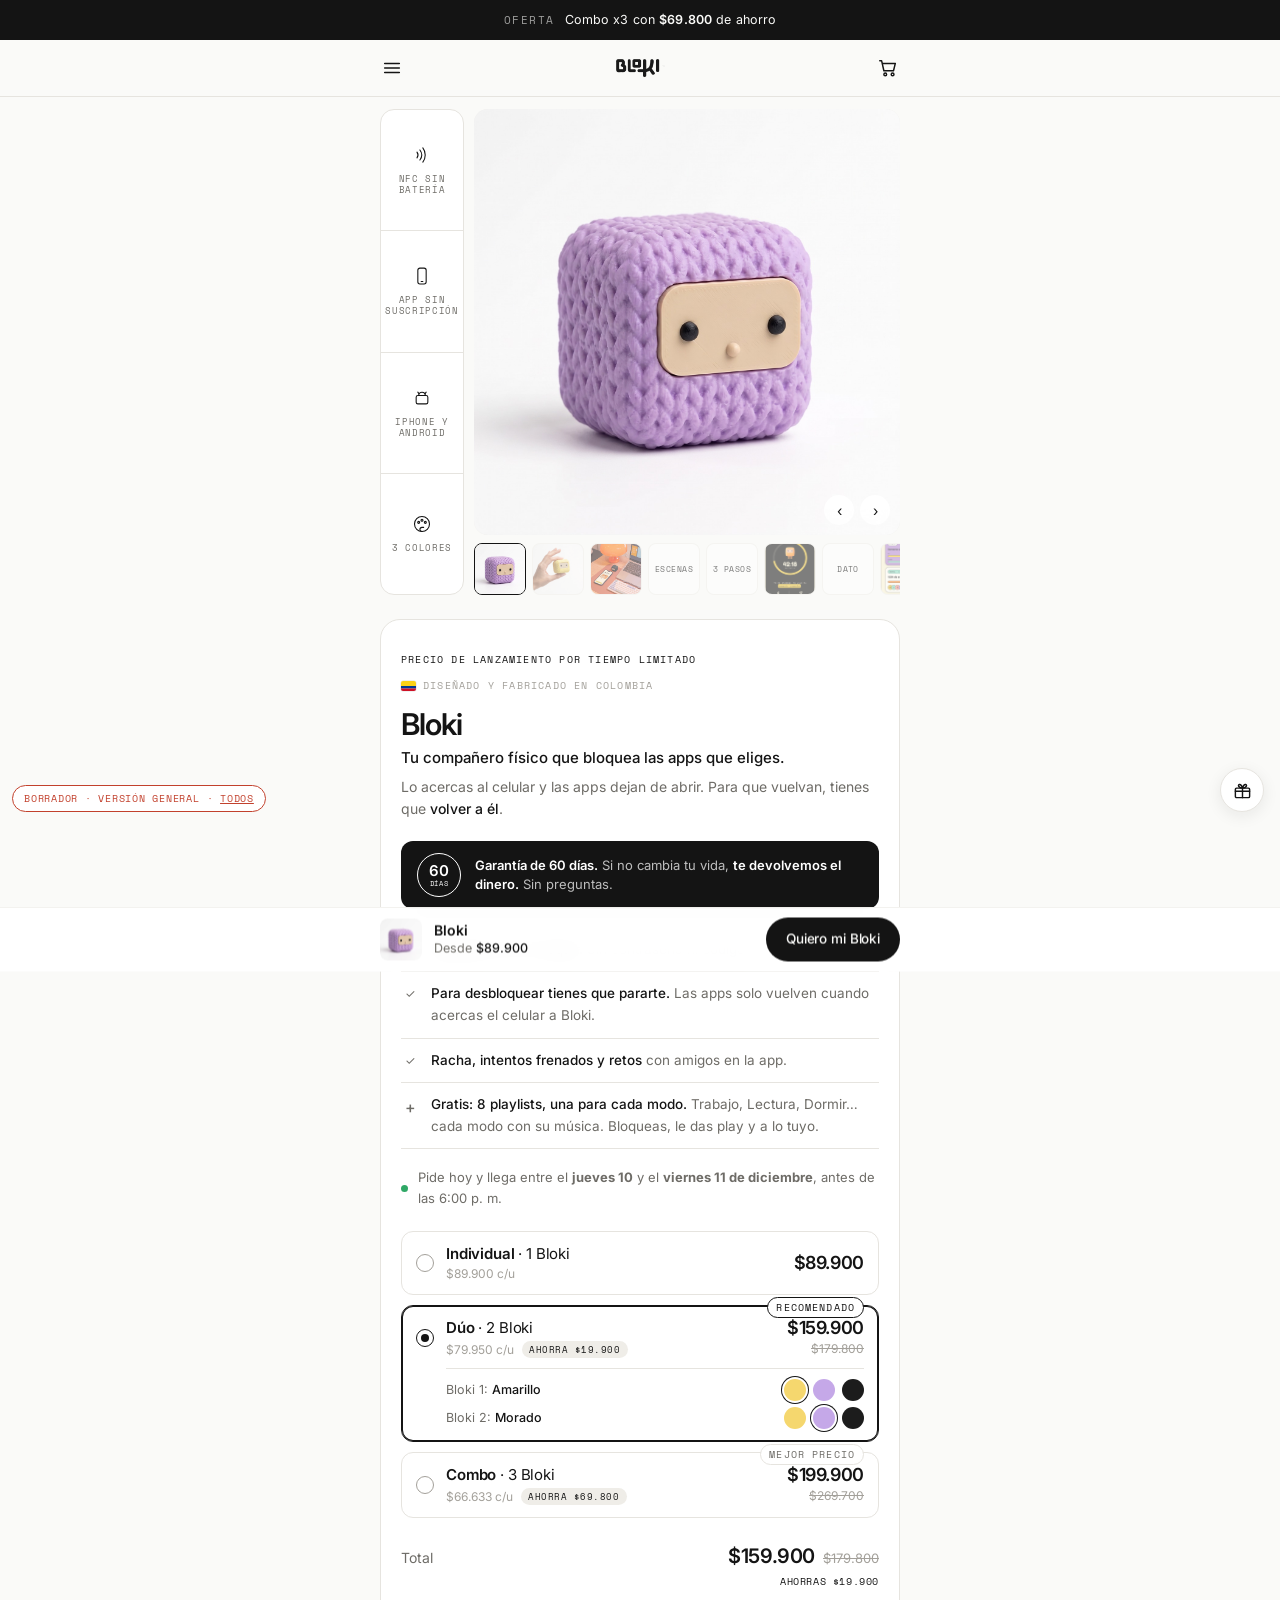
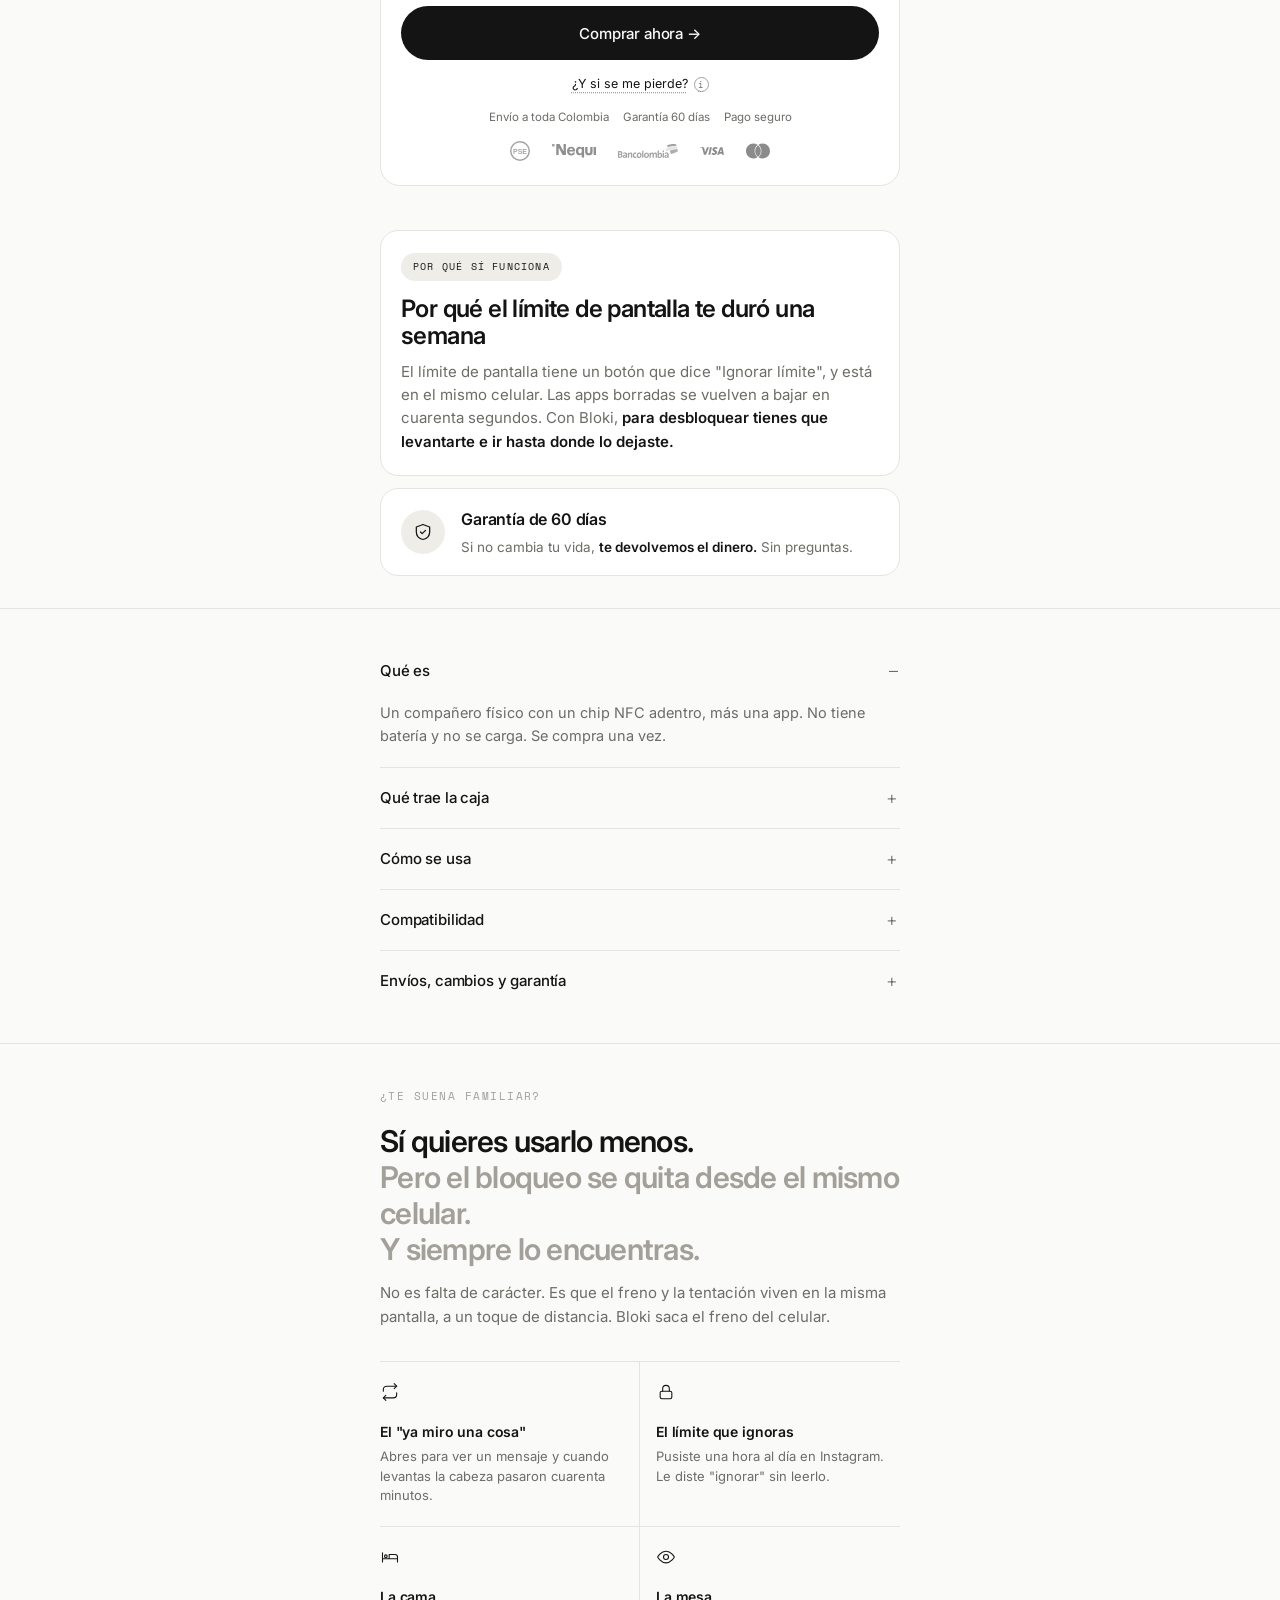
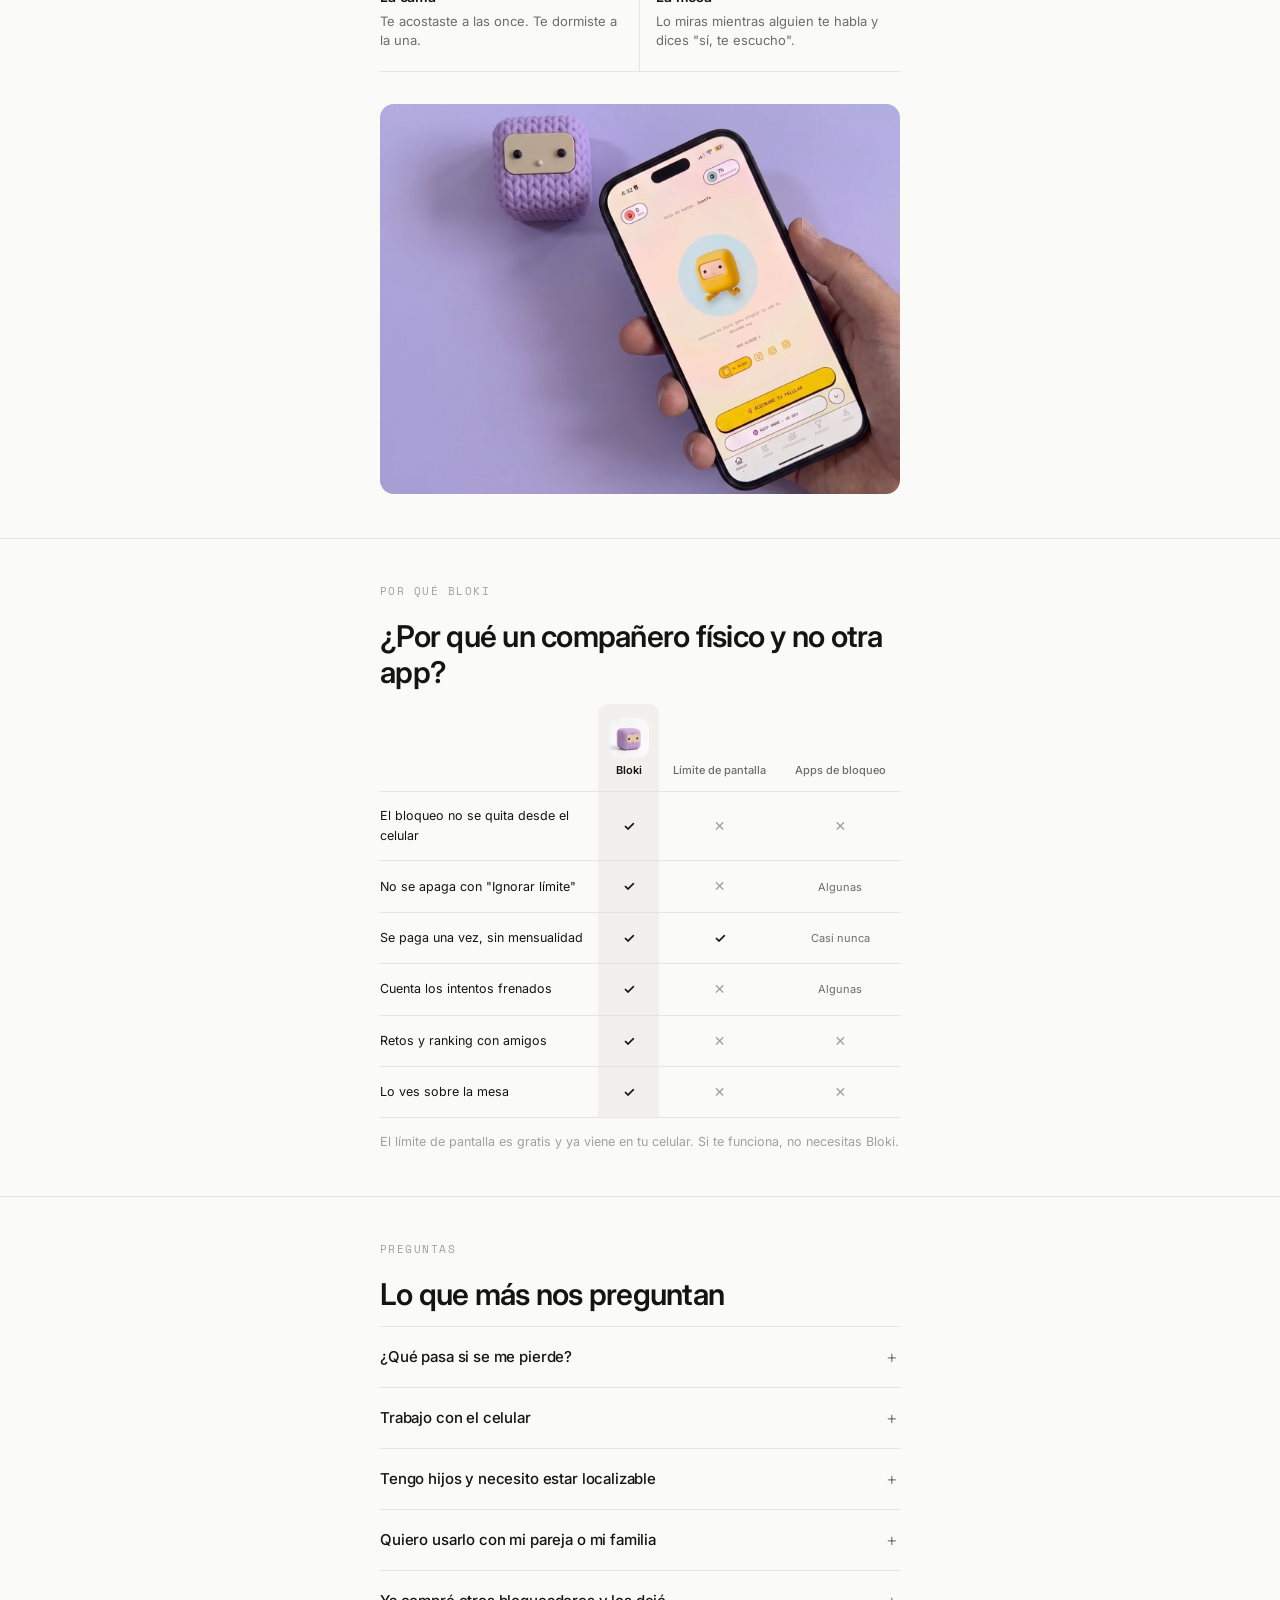
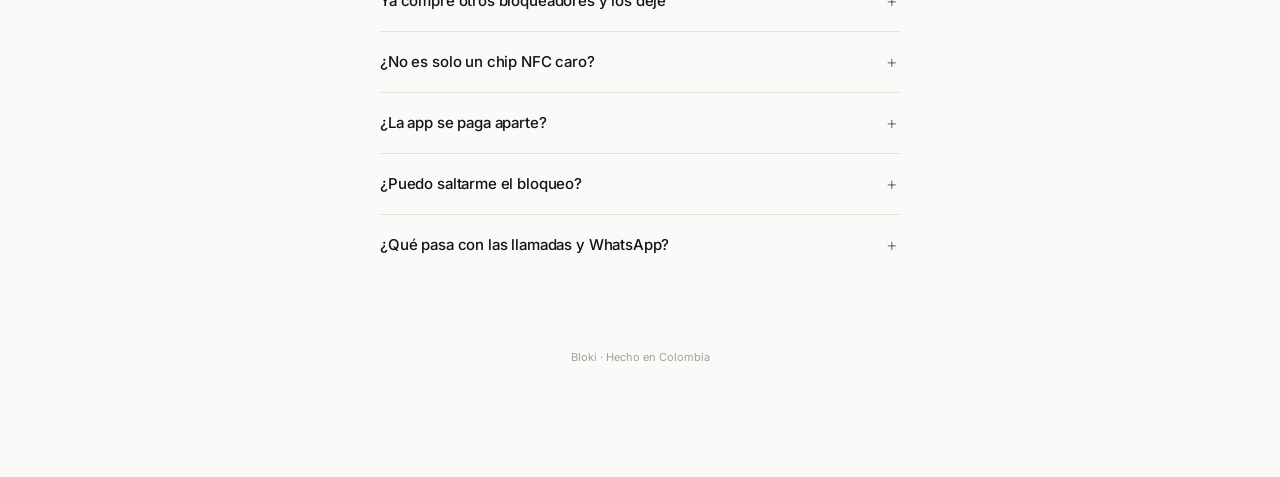
==== general/index.html @ fb694d65 "Bloki: landings por avatar + panel del proyecto Landings (8 avatares) generadas con build.py y panel" ====
<!doctype html>
<html lang="es-CO"><head>
<meta charset="utf-8"><meta name="viewport" content="width=device-width,initial-scale=1">
<title>Bloki · Para desbloquear tienes que pararte</title>
<meta name="description" content="Bloki es tu compañero físico que bloquea las apps que eliges. Para desbloquear tienes que volver a él. $89.900, app incluida sin suscripción.">
<meta property="og:title" content="Bloki · Para desbloquear tienes que pararte"><meta property="og:description" content="Bloki es tu compañero físico que bloquea las apps que eliges. Para desbloquear tienes que volver a él. $89.900, app incluida sin suscripción.">
<meta property="og:image" content="../assets/bloki-lila-tejido.jpg">
<meta name="robots" content="noindex">
<link rel="preconnect" href="https://fonts.googleapis.com"><link rel="preconnect" href="https://fonts.gstatic.com" crossorigin>
<link href="https://fonts.googleapis.com/css2?family=Inter:wght@400;500;600&family=Space+Mono:wght@400&display=swap" rel="stylesheet">
<link rel="stylesheet" href="../assets/bloki-landing.css">
<style>.todo-inline{color:#c2412d}</style>
</head><body>
<div class="draft-bar">BORRADOR · Versión general · <a href="../index.html">todos</a></div>
<div class="announce"><b class="tag">OFERTA</b>Combo x3 con <b>$69.800</b> de ahorro</div><header class="header"><div class="header__in">
  <details class="menu"><summary aria-label="Menú"><svg viewBox="0 0 24 24" fill="none" stroke="currentColor" stroke-width="1.6" stroke-linecap="round" stroke-linejoin="round" aria-hidden="true"><path d="M4 7h16M4 12h16M4 17h16"/></svg></summary>
    <nav class="menu__panel"><a href="#comprar" data-goto-buy>Comprar</a><a href="#como-funciona">Cómo funciona</a><a href="#preguntas">Preguntas</a></nav></details>
  <a class="header__logo" href="#top"><img src="../assets/bloki-wordmark.png" alt="Bloki" width="64" height="26"></a>
  <a class="header__cart" href="#comprar" data-goto-buy aria-label="Comprar"><svg viewBox="0 0 24 24" fill="none" stroke="currentColor" stroke-width="1.6" stroke-linecap="round" stroke-linejoin="round" aria-hidden="true"><path d="M3 4h2l2.5 11h10.5l2-8H6.5"/><circle cx="9" cy="19" r="1.5"/><circle cx="17" cy="19" r="1.5"/></svg></a>
</div></header><section class="sec sec--tight" id="top"><div class="wrap">
  <div class="gal"><div class="chips"><div class="chip"><svg viewBox="0 0 24 24" fill="none" stroke="currentColor" stroke-width="1.3" stroke-linecap="round" stroke-linejoin="round" aria-hidden="true"><path d="M6 8.5a6 6 0 0 1 0 7"/><path d="M9.5 6a10 10 0 0 1 0 12"/><path d="M13 3.5a14 14 0 0 1 0 17"/></svg><span>NFC SIN BATERÍA</span></div><div class="chip"><svg viewBox="0 0 24 24" fill="none" stroke="currentColor" stroke-width="1.3" stroke-linecap="round" stroke-linejoin="round" aria-hidden="true"><rect x="7" y="2.5" width="10" height="19" rx="2.5"/><path d="M11 18.5h2"/></svg><span>APP SIN SUSCRIPCIÓN</span></div><div class="chip"><svg viewBox="0 0 24 24" fill="none" stroke="currentColor" stroke-width="1.3" stroke-linecap="round" stroke-linejoin="round" aria-hidden="true"><rect x="5" y="9" width="14" height="10" rx="2"/><path d="M8 9a4 4 0 0 1 8 0"/><path d="M7 5l1.5 2M17 5l-1.5 2"/></svg><span>IPHONE Y ANDROID</span></div><div class="chip"><svg viewBox="0 0 24 24" fill="none" stroke="currentColor" stroke-width="1.3" stroke-linecap="round" stroke-linejoin="round" aria-hidden="true"><circle cx="12" cy="12" r="9"/><circle cx="8" cy="10" r="1.2"/><circle cx="12" cy="7.5" r="1.2"/><circle cx="16" cy="10" r="1.2"/><path d="M12 21a2.5 2.5 0 0 1 0-5h2"/></svg><span>3 COLORES</span></div></div>
    <div><div class="gal__main"><div class="gal__slide gal__slide--cover on"><img src="../assets/bloki-lila-tejido.jpg" alt="Bloki morado tejido, tu compañero físico que bloquea las apps que eliges"></div><div class="gal__slide gal__slide--cover"><img src="../assets/bloki-amarillo-mano.jpg" alt="Bloki amarillo en la mano: cabe entre dos dedos" loading="lazy"></div><div class="gal__slide gal__slide--cover"><img src="../assets/bloki-negro-escritorio.jpg" alt="Bloki negro en el escritorio, junto al celular con el modo Trabajo" loading="lazy"></div><div class="gal__slide"><div class="info"><span class="info__k">Te suena</span><p class="info__t">Las escenas que Bloki corta.</p><ol><li><b>En la cama</b>Dijiste "el último" a las 11:40.</li><li><b>En la mesa</b>Lo miras mientras alguien te habla.</li><li><b>En el trabajo</b>La tarea era de veinte minutos.</li></ol></div></div><div class="gal__slide"><div class="info"><span class="info__k">Cómo funciona</span><p class="info__t">Un compañero físico, una app y un toque.</p><ol><li><b>1. Eliges las apps</b>Vienen ocho modos listos. Ajustas los que quieras.</li><li><b>2. Acercas el celular</b>NFC. Sin contraseña ni código.</li><li><b>3. Dejas a Bloki ahí</b>Para desbloquear tienes que volver a él.</li></ol></div></div><div class="gal__slide gal__slide--cover"><img src="../assets/app-session.jpg" alt="Sesión activa en la app de Bloki" loading="lazy"></div><div class="gal__slide"><div class="info info--ink"><span class="info__k">Evidencia · Colombia</span><span class="info__big">3 h 25 min</span><p class="info__t" style="margin-top:6px">al día en redes sociales. Es el promedio en Colombia.</p><ul style="color:var(--ink)"><li><b>Top 5 mundial</b>en tiempo frente a pantallas: unas 8 h 43 min diarias en internet.</li><li><b>8 de cada 10</b>celulares en Colombia son Android. Bloki funciona con los dos.</li></ul><p style="font-size:9.5px;color:var(--ink-muted);margin:10px 0 0">Fuente: Digital 2025 (DataReportal) vía Portafolio · La República · Statcounter jul-2026</p></div></div><div class="gal__slide gal__slide--cover"><img src="../assets/app-retos.jpg" alt="Retos con amigos en la app de Bloki" loading="lazy"></div><div class="gal__slide"><div class="info" style="background:var(--paper)"><span class="info__k">La diferencia</span><p class="info__t">Lo que tienen todos los demás: se quitan desde el mismo celular.</p><ul><li><b>Límite de pantalla</b>Se apaga con "Ignorar límite".</li><li><b>Borrar las apps</b>Se vuelven a bajar en cuarenta segundos.</li><li><b>Bloki</b>Solo se quita acercando el celular a Bloki, donde lo dejaste.</li></ul></div></div><div class="gal__slide gal__slide--cover"><img src="../assets/bloki-morado-app.jpg" alt="Bloki morado junto al celular con la app abierta" loading="lazy"></div><div class="gal__arrows"><button type="button" data-gal-prev aria-label="Anterior">‹</button><button type="button" data-gal-next aria-label="Siguiente">›</button></div></div>
    <div class="thumbs"><button type="button" class="on" aria-label="Imagen 1"><img src="../assets/bloki-lila-tejido.jpg" alt=""></button><button type="button" class="" aria-label="Imagen 2"><img src="../assets/bloki-amarillo-mano.jpg" alt=""></button><button type="button" class="" aria-label="Imagen 3"><img src="../assets/bloki-negro-escritorio.jpg" alt=""></button><button type="button" class="" aria-label="Imagen 4"><span class="t-info">ESCENAS</span></button><button type="button" class="" aria-label="Imagen 5"><span class="t-info">3 PASOS</span></button><button type="button" class="" aria-label="Imagen 6"><img src="../assets/app-session.jpg" alt=""></button><button type="button" class="" aria-label="Imagen 7"><span class="t-info">DATO</span></button><button type="button" class="" aria-label="Imagen 8"><img src="../assets/app-retos.jpg" alt=""></button><button type="button" class="" aria-label="Imagen 9"><span class="t-info">VS</span></button><button type="button" class="" aria-label="Imagen 10"><img src="../assets/bloki-morado-app.jpg" alt=""></button></div></div></div>
</div></section><section class="sec buy" id="comprar"><div class="wrap">
  <div class="buy__card">
    <div class="buy__top"><span><span class="launch">Precio de lanzamiento por tiempo limitado</span></span><span class="pill"><svg class="flag" viewBox="0 0 3 2" aria-hidden="true"><rect width="3" height="1" fill="#FCD116"/><rect y="1" width="3" height=".5" fill="#003893"/><rect y="1.5" width="3" height=".5" fill="#CE1126"/></svg>Diseñado y fabricado en Colombia</span></div>
    <h1 class="buy__title">Bloki</h1>
    <p class="buy__sub">Tu compañero físico que bloquea las apps que eliges.</p>
    <p class="buy__lead">Lo acercas al celular y las apps dejan de abrir. Para que vuelvan, tienes que <b>volver a él</b>.</p>
    <div class="guar-bar"><span class="guar__seal">60<small>DÍAS</small></span><p><b>Garantía de 60 días.</b> Si no cambia tu vida, <b>te devolvemos el dinero.</b> Sin preguntas.</p></div>
    <ul class="checks"><li><span class="ck"></span><span><b>Bloqueas con un toque.</b> Sin contraseña ni código.</span></li><li><span class="ck"></span><span><b>Para desbloquear tienes que pararte.</b> Las apps solo vuelven cuando acercas el celular a Bloki.</span></li><li><span class="ck"></span><span><b>Racha, intentos frenados y retos</b> con amigos en la app.</span></li><li><span class="ck ck--gift"></span><span><b>Gratis: 8 playlists, una para cada modo.</b> Trabajo, Lectura, Dormir… cada modo con su música. Bloqueas, le das play y a lo tuyo.</span></li></ul>
    <p class="ship"><i></i><span data-eta>Llega en 2 a 5 días hábiles · Envío a toda Colombia</span></p>
    <div class="plans" role="radiogroup" aria-label="Elige tu plan"><div class="plan" role="radio" tabindex="0" aria-checked="false" data-qty="1" data-price="89900">
      <div class="plan__row"><span class="plan__dot"></span>
        <div><p class="plan__name"><b>Individual</b> · 1 Bloki</p>
        <p class="plan__desc">$89.900 c/u</p></div>
        <p class="plan__price"><strong>$89.900</strong></p></div>
      <div class="colors"><div class="colors__row"><span>Color: <b>Amarillo</b></span><span class="sw"><button type="button" class="on" style="--c:#F5D76E" data-color="Amarillo" aria-label="Amarillo"></button><button type="button" class="" style="--c:#C5A8E8" data-color="Morado" aria-label="Morado"></button><button type="button" class="" style="--c:#1C1C1C" data-color="Negro" aria-label="Negro"></button></span></div></div></div><div class="plan on" role="radio" tabindex="0" aria-checked="true" data-qty="2" data-price="159900"><span class="plan__badge">RECOMENDADO</span>
      <div class="plan__row"><span class="plan__dot"></span>
        <div><p class="plan__name"><b>Dúo</b> · 2 Bloki</p>
        <p class="plan__desc">$79.950 c/u<span class="plan__save">AHORRA $19.900</span></p></div>
        <p class="plan__price"><strong>$159.900</strong><s>$179.800</s></p></div>
      <div class="colors"><div class="colors__row"><span>Bloki 1: <b>Amarillo</b></span><span class="sw"><button type="button" class="on" style="--c:#F5D76E" data-color="Amarillo" aria-label="Amarillo"></button><button type="button" class="" style="--c:#C5A8E8" data-color="Morado" aria-label="Morado"></button><button type="button" class="" style="--c:#1C1C1C" data-color="Negro" aria-label="Negro"></button></span></div><div class="colors__row"><span>Bloki 2: <b>Morado</b></span><span class="sw"><button type="button" class="" style="--c:#F5D76E" data-color="Amarillo" aria-label="Amarillo"></button><button type="button" class="on" style="--c:#C5A8E8" data-color="Morado" aria-label="Morado"></button><button type="button" class="" style="--c:#1C1C1C" data-color="Negro" aria-label="Negro"></button></span></div></div></div><div class="plan" role="radio" tabindex="0" aria-checked="false" data-qty="3" data-price="199900"><span class="plan__badge plan__badge--y">MEJOR PRECIO</span>
      <div class="plan__row"><span class="plan__dot"></span>
        <div><p class="plan__name"><b>Combo</b> · 3 Bloki</p>
        <p class="plan__desc">$66.633 c/u<span class="plan__save">AHORRA $69.800</span></p></div>
        <p class="plan__price"><strong>$199.900</strong><s>$269.700</s></p></div>
      <div class="colors"><div class="colors__row"><span>Bloki 1: <b>Amarillo</b></span><span class="sw"><button type="button" class="on" style="--c:#F5D76E" data-color="Amarillo" aria-label="Amarillo"></button><button type="button" class="" style="--c:#C5A8E8" data-color="Morado" aria-label="Morado"></button><button type="button" class="" style="--c:#1C1C1C" data-color="Negro" aria-label="Negro"></button></span></div><div class="colors__row"><span>Bloki 2: <b>Morado</b></span><span class="sw"><button type="button" class="" style="--c:#F5D76E" data-color="Amarillo" aria-label="Amarillo"></button><button type="button" class="on" style="--c:#C5A8E8" data-color="Morado" aria-label="Morado"></button><button type="button" class="" style="--c:#1C1C1C" data-color="Negro" aria-label="Negro"></button></span></div><div class="colors__row"><span>Bloki 3: <b>Negro</b></span><span class="sw"><button type="button" class="" style="--c:#F5D76E" data-color="Amarillo" aria-label="Amarillo"></button><button type="button" class="" style="--c:#C5A8E8" data-color="Morado" aria-label="Morado"></button><button type="button" class="on" style="--c:#1C1C1C" data-color="Negro" aria-label="Negro"></button></span></div></div></div></div>
    <div class="total"><span>Total</span><span><strong data-total></strong><s data-compare hidden></s><span class="save" data-save hidden></span></span></div>
    <button type="button" class="btn btn--block" data-buy>Comprar ahora →</button>
    <p class="buy__err" role="alert"></p>
    <div class="tip"><button type="button" class="tip__btn" aria-describedby="tip-perdida">¿Y si se me pierde? <span class="tip__i" aria-hidden="true">i</span></button>
      <span class="tip__box" role="tooltip" id="tip-perdida">Cada Bloki trae <b>3 desbloqueos de emergencia</b>. Respondes tu pregunta de seguridad y tus apps se desbloquean. Si necesitas más, los encuentras dentro de la app.</span></div>
    <ul class="micro"><li>Envío a toda Colombia</li><li>Garantía 60 días</li><li>Pago seguro</li></ul>
    <div class="pay"><img class="pay--pse" src="../assets/pagos/pse.svg" alt="PSE" loading="lazy"><img class="pay--nequi" src="../assets/pagos/nequi.svg" alt="Nequi" loading="lazy"><img class="pay--bancolombia" src="../assets/pagos/bancolombia.svg" alt="Bancolombia" loading="lazy"><img class="pay--visa" src="../assets/pagos/visa.svg" alt="VISA" loading="lazy"><img class="pay--mastercard" src="../assets/pagos/mastercard.svg" alt="Mastercard" loading="lazy"></div>
  </div>
</div></section><section class="sec sec--tight"><div class="wrap why">
  <div class="why__card"><span class="why__tag">Por qué sí funciona</span><h3>Por qué el límite de pantalla te duró una semana</h3><p>El límite de pantalla tiene un botón que dice "Ignorar límite", y está en el mismo celular. Las apps borradas se vuelven a bajar en cuarenta segundos. Con Bloki, <b>para desbloquear tienes que levantarte e ir hasta donde lo dejaste.</b></p></div>
  <div class="why__card why__guar"><span class="why__icon"><svg viewBox="0 0 24 24" fill="none" stroke="currentColor" stroke-width="1.5" stroke-linecap="round" stroke-linejoin="round" aria-hidden="true"><path d="M12 3 4 6v6c0 5 3.5 8 8 9 4.5-1 8-4 8-9V6Z"/><path d="m9 12 2 2 4-4"/></svg></span><div><h4>Garantía de 60 días</h4><p>Si no cambia tu vida, <b>te devolvemos el dinero.</b> Sin preguntas.</p></div></div>
</div></section><section class="sec sec--tight" id="como-funciona"><div class="wrap"><div class="acc"><details open><summary>Qué es</summary><div class="acc__body"><p>Un compañero físico con un chip NFC adentro, más una app. No tiene batería y no se carga. Se compra una vez.</p></div></details><details><summary>Qué trae la caja</summary><div class="acc__body"><p><b>1 Bloki</b>, en el color que elegiste.</p><p><b>Instrucciones de uso.</b> De la caja a tu primer bloqueo en un par de minutos.</p><p><b>Tu bienvenida a la comunidad Bloki.</b> Retos, ranking y gente bloqueando contigo.</p></div></details><details><summary>Cómo se usa</summary><div class="acc__body"><p>Abres la app y eliges qué apps se bloquean. Acercas la parte de arriba del celular a Bloki y el modo se activa. Para desbloquear, vuelves a acercarlo.</p></div></details><details><summary>Compatibilidad</summary><div class="acc__body"><p>iPhone y Android con NFC. La mayoría de celulares desde 2015 lo tienen. Cada Bloki se vincula a un solo celular: si son dos, cada uno necesita el suyo.</p></div></details><details><summary>Envíos, cambios y garantía</summary><div class="acc__body"><p>Envío a toda Colombia, de 2 a 5 días hábiles.</p><p><b>60 días de garantía:</b> lo devuelves y te devolvemos el dinero, sin preguntas.</p></div></details></div></div></section>
<section class="sec sec--deep"><div class="wrap">
  <span class="eyebrow">¿Te suena familiar?</span>
  <h2 class="h2 h2--lines"><span>Sí quieres usarlo menos.</span><span>Pero el bloqueo se quita desde el mismo celular.</span><span>Y siempre lo encuentras.</span></h2>
  <p class="lead">No es falta de carácter. Es que el freno y la tentación viven en la misma pantalla, a un toque de distancia. Bloki saca el freno del celular.</p>
  <div class="pains"><div class="pain"><span class="pain__ic"><svg viewBox="0 0 24 24" fill="none" stroke="currentColor" stroke-width="1.3" stroke-linecap="round" stroke-linejoin="round" aria-hidden="true"><path d="M17 2l3 3-3 3"/><path d="M4 11V9a4 4 0 0 1 4-4h12"/><path d="M7 22l-3-3 3-3"/><path d="M20 13v2a4 4 0 0 1-4 4H4"/></svg></span><h3>El "ya miro una cosa"</h3><p>Abres para ver un mensaje y cuando levantas la cabeza pasaron cuarenta minutos.</p></div><div class="pain"><span class="pain__ic"><svg viewBox="0 0 24 24" fill="none" stroke="currentColor" stroke-width="1.3" stroke-linecap="round" stroke-linejoin="round" aria-hidden="true"><rect x="5" y="11" width="14" height="9" rx="2"/><path d="M8 11V8a4 4 0 0 1 8 0v3"/></svg></span><h3>El límite que ignoras</h3><p>Pusiste una hora al día en Instagram. Le diste "ignorar" sin leerlo.</p></div><div class="pain"><span class="pain__ic"><svg viewBox="0 0 24 24" fill="none" stroke="currentColor" stroke-width="1.3" stroke-linecap="round" stroke-linejoin="round" aria-hidden="true"><path d="M3 18V7M3 14h18v4M21 14v-2a3 3 0 0 0-3-3h-7v5"/><circle cx="7" cy="11" r="1.6"/></svg></span><h3>La cama</h3><p>Te acostaste a las once. Te dormiste a la una.</p></div><div class="pain"><span class="pain__ic"><svg viewBox="0 0 24 24" fill="none" stroke="currentColor" stroke-width="1.3" stroke-linecap="round" stroke-linejoin="round" aria-hidden="true"><path d="M2 12s3.5-7 10-7 10 7 10 7-3.5 7-10 7S2 12 2 12Z"/><circle cx="12" cy="12" r="3"/></svg></span><h3>La mesa</h3><p>Lo miras mientras alguien te habla y dices "sí, te escucho".</p></div></div>
  <figure class="figure"><img src="../assets/bloki-morado-app.jpg" alt="Bloki morado junto al celular con la app abierta" loading="lazy"></figure>
</div></section><section class="sec"><div class="wrap">
  <span class="eyebrow">Por qué Bloki</span>
  <h2 class="h2">¿Por qué un compañero físico y no otra app?</h2>
  <table class="cmp"><tr><th></th><th class="us"><img src="../assets/bloki-lila-tejido.jpg" alt="">Bloki</th><th>Límite de pantalla</th><th>Apps de bloqueo</th></tr><tr><td>El bloqueo no se quita desde el celular</td><td class="us"><span class="yes">✓</span></td><td><span class="no">✕</span></td><td><span class="no">✕</span></td></tr><tr><td>No se apaga con "Ignorar límite"</td><td class="us"><span class="yes">✓</span></td><td><span class="no">✕</span></td><td><span class="txt">Algunas</span></td></tr><tr><td>Se paga una vez, sin mensualidad</td><td class="us"><span class="yes">✓</span></td><td><span class="yes">✓</span></td><td><span class="txt">Casi nunca</span></td></tr><tr><td>Cuenta los intentos frenados</td><td class="us"><span class="yes">✓</span></td><td><span class="no">✕</span></td><td><span class="txt">Algunas</span></td></tr><tr><td>Retos y ranking con amigos</td><td class="us"><span class="yes">✓</span></td><td><span class="no">✕</span></td><td><span class="no">✕</span></td></tr><tr><td>Lo ves sobre la mesa</td><td class="us"><span class="yes">✓</span></td><td><span class="no">✕</span></td><td><span class="no">✕</span></td></tr></table>
  <p class="small" style="margin:14px 0 0">El límite de pantalla es gratis y ya viene en tu celular. Si te funciona, no necesitas Bloki.</p>
</div></section><section class="sec sec--deep" id="preguntas"><div class="wrap">
  <span class="eyebrow">Preguntas</span>
  <h2 class="h2">Lo que más nos preguntan</h2>
  <div class="acc"><details><summary>¿Qué pasa si se me pierde?</summary><div class="acc__body"><p>Cada Bloki trae <b>3 desbloqueos de emergencia</b>. Respondes tu pregunta de seguridad y tus apps se desbloquean. Si necesitas más, los encuentras dentro de la app.</p></div></details><details><summary>Trabajo con el celular</summary><div class="acc__body"><p>Es el caso más común. Eliges qué se bloquea: redes y video, por ejemplo, y dejas libres el correo, el chat del trabajo, el banco y Maps. El modo Trabajo ya viene así.</p></div></details><details><summary>Tengo hijos y necesito estar localizable</summary><div class="acc__body"><p>Las llamadas nunca se bloquean y WhatsApp queda libre por defecto. Si el colegio te llama, entra.</p></div></details><details><summary>Quiero usarlo con mi pareja o mi familia</summary><div class="acc__body"><p>Cada Bloki funciona con un solo celular, así que cada uno necesita el suyo. Por eso el plan de 2 y el combo x3 salen más baratos por unidad.</p></div></details><details><summary>Ya compré otros bloqueadores y los dejé</summary><div class="acc__body"><p>La mayoría se dejan en la segunda semana, cuando se gasta la novedad. Bloki tiene racha, retos y ranking justo para esa semana. Y si no te sirve, tienes 60 días para devolverlo.</p></div></details><details><summary>¿No es solo un chip NFC caro?</summary><div class="acc__body"><p>Adentro tiene un chip NFC, sí. Lo que pagas es el compañero físico, la app completa de por vida sin mensualidad, los ocho modos, los retos y el ranking. Y es un compañero que da gusto dejar a la vista: el que se guarda en un cajón no se usa.</p></div></details><details><summary>¿La app se paga aparte?</summary><div class="acc__body"><p>No. Va incluida, de por vida, sin suscripción ni cobros después.</p></div></details><details><summary>¿Puedo saltarme el bloqueo?</summary><div class="acc__body"><p>Si de verdad quieres, sí. Hay modo estricto, pero ningún bloqueo de software es una cárcel. Lo que hace Bloki es que volver cueste más que quedarte afuera, y que si terminas antes, ese día no sume para tu racha.</p></div></details><details><summary>¿Qué pasa con las llamadas y WhatsApp?</summary><div class="acc__body"><p>Las llamadas nunca se bloquean: ni Apple ni Google lo permiten. WhatsApp queda libre por defecto. Si lo agregas, la app te avisa antes.</p></div></details></div>
</div></section>
<footer style="padding:30px 16px 110px;text-align:center;font-size:11px;color:var(--ink-muted)">Bloki · Hecho en Colombia</footer>
<div class="sticky" aria-hidden="true"><div class="sticky__in">
  <img src="../assets/bloki-lila-tejido.jpg" alt="">
  <span class="sticky__info"><strong>Bloki</strong>Desde <b>$89.900</b></span>
  <a class="btn" href="#comprar" data-goto-buy tabindex="-1">Quiero mi Bloki</a>
</div></div>
<button class="teaser" type="button" aria-label="Ver descuento"><svg viewBox="0 0 24 24" fill="none" stroke="currentColor" stroke-width="1.8" stroke-linecap="round" stroke-linejoin="round" aria-hidden="true"><rect x="3" y="9" width="18" height="12" rx="1.5"/><path d="M3 13h18M12 9v12"/><path d="M12 9S10.5 4 8 4.5 7.5 9 12 9Zm0 0s1.5-5 4-4.5S16.5 9 12 9Z"/></svg></button>
<div class="pop" role="dialog" aria-modal="true" aria-label="Descuento"><div class="pop__box">
  <button class="pop__x" type="button" data-pop-close aria-label="Cerrar">×</button>
  <div class="pop__art"><img src="../assets/bloki-amarillo-mano.jpg" alt=""></div>
  <div class="pop__body"><h3>Tienes un descuento esperando</h3><p>Déjanos tu correo y te mandamos el código para tu primer Bloki.</p>
    <form><input type="email" required placeholder="Tu correo" aria-label="Correo"><button class="btn btn--block" type="submit">Quiero el código</button></form>
    <button class="pop__no" type="button" data-pop-close>Ahora no</button>
    <p class="pop__legal">Al dejar tu correo aceptas recibir mensajes de Bloki. Puedes salirte cuando quieras.</p></div>
</div></div>
<script type="application/json" id="bk-config">{"slug": "general", "store": "", "unitPrice": 89900, "variants": {"Amarillo": "", "Morado": "", "Negro": ""}, "discountCodes": {}, "popupCode": "[CÓDIGO]", "popupDelay": 12}</script>
<script src="../assets/bloki-landing.js"></script>
</body></html>
---- assets/bloki-landing.css ----
/* ═══════════════════════════════════════════════════════════════
   BLOKI · Landing de producto por avatar
   Estructura de Plenara Hydra (18 secciones, un solo buy box).
   Dirección visual: minimalista. Blanco hueso, tinta, líneas finas.
   El color lo pone el producto (renders y swatches); nada más lleva color.
   ═══════════════════════════════════════════════════════════════ */
:root{
  --bg:#FAFAF8; --paper:#FFFFFF; --stage:#F1F0EC;
  --ink:#141414; --ink-soft:#6E6C67; --ink-muted:#A3A09A; --line:#E6E4DF;
  /* Colores del producto: solo para swatches */
  --yellow:#F4CB3B; --mint:#92E2C7; --orange:#F28D3B; --lilac:#B78CD3; --coral:#FD998A;
  --sans:'Inter',system-ui,-apple-system,'Segoe UI',sans-serif;
  --mono:'Space Mono',ui-monospace,monospace;
  --w:560px; --r:14px;
}
*,*::before,*::after{box-sizing:border-box}
html{-webkit-text-size-adjust:100%;scroll-behavior:smooth}
body{margin:0;background:var(--bg);color:var(--ink);font-family:var(--sans);font-size:15px;line-height:1.6;-webkit-font-smoothing:antialiased;overflow-x:hidden}
img{max-width:100%;height:auto;display:block}
a{color:inherit}
button{font-family:inherit;color:inherit}
.wrap{width:100%;max-width:var(--w);margin:0 auto;padding:0 20px}
.sec{padding:44px 0;border-top:1px solid var(--line)}
.sec--tight{padding:32px 0}
.center{text-align:center}
.eyebrow{display:block;font-family:var(--mono);font-size:10.5px;letter-spacing:.14em;text-transform:uppercase;color:var(--ink-muted);margin:0 0 18px}
.h2{font-size:26px;line-height:1.2;font-weight:600;letter-spacing:-.025em;margin:0 0 14px}
.h2 em,.hero h1 em{font-style:normal;color:var(--ink-muted)}
.lead{color:var(--ink-soft);margin:0 0 28px}
.small{font-size:12.5px;color:var(--ink-muted)}

/* Botón */
.btn{display:inline-flex;align-items:center;justify-content:center;gap:10px;min-height:54px;padding:0 28px;border:0;border-radius:999px;background:var(--ink);color:var(--bg);font-family:var(--sans);font-weight:500;font-size:15px;letter-spacing:-.01em;text-decoration:none;cursor:pointer;transition:opacity .2s}
.btn:hover{opacity:.82}
.btn--block{width:100%}
.btn[disabled]{opacity:.5;cursor:wait}
.micro{display:flex;flex-wrap:wrap;justify-content:center;gap:4px 18px;margin:16px 0 0;padding:0;list-style:none;font-size:12px;color:var(--ink-soft)}

/* ── S1 Barra de oferta ── */
.announce{background:var(--ink);color:var(--bg);text-align:center;padding:10px 16px;font-size:12.5px;letter-spacing:.01em}
.announce b{font-weight:600}
.announce b.tag{font-family:var(--mono);font-weight:400;font-size:10.5px;letter-spacing:.14em;margin-right:10px;opacity:.6}

/* ── S2 Header ── */
.header{position:sticky;top:0;z-index:50;background:rgba(250,250,248,.9);backdrop-filter:blur(12px);-webkit-backdrop-filter:blur(12px);border-bottom:1px solid var(--line)}
.header__in{display:grid;grid-template-columns:44px 1fr 44px;align-items:center;height:56px;max-width:var(--w);margin:0 auto;padding:0 12px}
.header__logo{justify-self:center}
.header__logo img{height:20px;width:auto}
.header__cart{justify-self:end;display:grid;place-items:center;width:40px;height:40px;text-decoration:none}
.header svg{width:22px;height:22px}
.menu summary{list-style:none;cursor:pointer;width:40px;height:40px;display:grid;place-items:center}
.menu summary::-webkit-details-marker{display:none}
.menu__panel{position:fixed;inset:56px 0 auto 0;background:var(--bg);border-bottom:1px solid var(--line);padding:8px 20px 20px}
.menu__panel a{display:block;padding:14px 0;border-bottom:1px solid var(--line);text-decoration:none;font-size:15px}

/* ── S3 Hero ── */
.hero__media{position:relative;background:var(--stage);aspect-ratio:1/1;max-height:560px;width:100%;display:grid;place-items:center;overflow:hidden}
.hero__toy{width:72%;max-width:420px;height:auto;margin-top:-48px}
.gift{position:absolute;left:16px;right:16px;bottom:16px;max-width:420px;margin:0 auto;display:flex;align-items:center;gap:12px;background:rgba(255,255,255,.92);backdrop-filter:blur(8px);-webkit-backdrop-filter:blur(8px);border:1px solid var(--line);border-radius:12px;padding:10px 14px}
.gift__badge{flex:0 0 auto;font-family:var(--mono);font-size:10px;letter-spacing:.12em;text-transform:uppercase;border:1px solid var(--ink);border-radius:999px;padding:3px 9px}
.gift__txt{font-size:12px;line-height:1.4;color:var(--ink-soft)}
.gift__txt b{display:block;color:var(--ink);font-weight:600;font-size:13px}
.hero__copy{padding-top:36px;padding-bottom:56px}
.hero h1{font-size:30px;line-height:1.15;font-weight:600;letter-spacing:-.03em;margin:0 0 16px}
.hero__sub{margin:0 0 24px;color:var(--ink-soft);font-size:15.5px}
.hero__sub b{color:var(--ink);font-weight:500}
.hero__pills{list-style:none;margin:0 0 28px;padding:0;border-top:1px solid var(--line)}
.hero__pills li{display:flex;align-items:center;gap:12px;padding:12px 0;border-bottom:1px solid var(--line);font-size:14px;color:var(--ink-soft)}
.hero__pills li b{color:var(--ink);font-weight:500}
.hero__pills svg{flex:0 0 20px;width:20px;height:20px;color:var(--ink)}

/* Carrusel genérico */
.carousel{position:relative}
.track{display:flex;gap:12px;overflow-x:auto;scroll-snap-type:x mandatory;scrollbar-width:none;padding:2px 20px 4px;margin:0 -20px}
.track::-webkit-scrollbar{display:none}
.track>*{scroll-snap-align:start;flex:0 0 82%}
.c-nav{display:flex;align-items:center;justify-content:space-between;gap:14px;margin-top:20px}
.c-nav button{width:36px;height:36px;border-radius:50%;border:1px solid var(--line);background:transparent;cursor:pointer;font-size:15px;transition:border-color .2s}
.c-nav button:hover{border-color:var(--ink)}
.c-dots{display:flex;gap:6px}
.c-dots i{width:5px;height:5px;border-radius:50%;background:var(--line);transition:background .2s}
.c-dots i.on{background:var(--ink)}

/* S3c voces */
.voice{background:var(--paper);border:1px solid var(--line);border-radius:var(--r);padding:22px;display:flex;flex-direction:column;justify-content:space-between;min-height:170px}
.voice__q{margin:0 0 18px;font-size:15px;line-height:1.5;letter-spacing:-.01em}
.voice__src{font-family:var(--mono);font-size:10.5px;color:var(--ink-muted);margin:0}
.voice__src b{font-weight:400;color:var(--ink-soft)}

/* ── S4 Galería + chips ── */
.gal{display:grid;grid-template-columns:84px minmax(0,1fr);gap:10px;align-items:start}
.gal>div{min-width:0}
.chips{display:flex;flex-direction:column;align-self:stretch;border:1px solid var(--line);border-radius:var(--r);overflow:hidden;background:var(--paper)}
.chip{flex:1 1 0;min-height:0;display:flex;flex-direction:column;align-items:center;justify-content:center;gap:8px;text-align:center;font-family:var(--mono);font-size:8.5px;letter-spacing:.08em;line-height:1.3;padding:6px;color:var(--ink-soft);border-bottom:1px solid var(--line)}
.chip:last-child{border-bottom:0}
.chip svg{width:20px;height:20px;color:var(--ink)}
.gal__main{position:relative;aspect-ratio:1;border-radius:var(--r);overflow:hidden;background:var(--stage)}
.gal__slide{position:absolute;inset:0;opacity:0;transition:opacity .35s;display:flex;align-items:center;justify-content:center}
.gal__slide.on{opacity:1}
.gal__slide img{width:100%;height:100%;object-fit:contain}
.gal__slide--cover img{object-fit:cover}
.gal__arrows{position:absolute;bottom:10px;right:10px;display:flex;gap:6px;z-index:2}
.gal__arrows button{width:30px;height:30px;border-radius:50%;border:0;background:rgba(255,255,255,.9);cursor:pointer;font-size:14px}
.thumbs{display:flex;gap:6px;overflow-x:auto;margin-top:8px;scrollbar-width:none}
.thumbs button{flex:0 0 52px;height:52px;border:1px solid transparent;border-radius:8px;overflow:hidden;background:var(--stage);padding:0;cursor:pointer;opacity:.55;transition:opacity .2s}
.thumbs button.on{opacity:1;border-color:var(--ink)}
.thumbs img{width:100%;height:100%;object-fit:cover}
.thumbs .t-info{display:grid;place-items:center;height:100%;font-family:var(--mono);font-size:7.5px;letter-spacing:.06em;background:var(--paper)}
/* Slides-infografía */
.info{width:100%;height:100%;padding:22px;display:flex;flex-direction:column;justify-content:center;background:var(--paper)}
.info__k{font-family:var(--mono);font-size:9.5px;letter-spacing:.14em;text-transform:uppercase;color:var(--ink-muted);margin-bottom:8px}
.info__t{font-size:17px;font-weight:600;line-height:1.2;letter-spacing:-.02em;margin:0 0 14px}
.info ol,.info ul{margin:0;padding:0;list-style:none;font-size:12px;border-top:1px solid var(--line)}
.info li{padding:9px 0;border-bottom:1px solid var(--line);color:var(--ink-soft)}
.info li b{display:block;font-size:12.5px;font-weight:600;color:var(--ink)}
.info__big{font-size:46px;font-weight:600;letter-spacing:-.04em;line-height:1}
.info--ink{background:var(--ink);color:var(--bg)}
.info--ink .info__k{color:var(--ink-muted)}
.info--ink ul{border-color:#333;color:var(--ink-muted)!important}.info--ink li{border-color:#333;color:var(--ink-muted)}.info--ink li b{color:var(--bg)}

/* ── S5 Buy box ── */
.buy{scroll-margin-top:70px}
#top{border-top:0;padding-top:12px;padding-bottom:16px}
#top+.buy{border-top:0;padding-top:8px}
.buy__card{background:var(--paper);border:1px solid var(--line);border-radius:20px;padding:26px 20px 22px;transition:box-shadow .3s}
.buy__card.flash{animation:flash 1.1s ease}
@keyframes flash{0%,100%{box-shadow:0 0 0 0 rgba(20,20,20,0)}30%{box-shadow:0 0 0 3px var(--ink)}}
.buy__top{display:flex;flex-wrap:wrap;justify-content:space-between;align-items:center;gap:8px;margin-bottom:14px}
.pill{font-family:var(--mono);font-size:10px;letter-spacing:.12em;text-transform:uppercase;color:var(--ink-muted)}
.buy__top .pill{display:inline-flex;align-items:center;gap:7px;text-align:right}
.launch{font-family:var(--mono);font-size:10px;letter-spacing:.12em;text-transform:uppercase;color:var(--ink)}
.flag{flex:0 0 15px;width:15px;height:10px;border-radius:2px;box-shadow:0 0 0 .5px rgba(0,0,0,.12)}
.buy__title{font-size:30px;font-weight:600;letter-spacing:-.035em;margin:0 0 6px;line-height:1.1}
.buy__sub{font-weight:500;margin:0 0 8px;line-height:1.4}
.buy__lead{color:var(--ink-soft);margin:0 0 20px;font-size:14px}
.buy__lead b{font-weight:500;color:var(--ink)}
.checks{list-style:none;margin:0 0 18px;padding:0;border-top:1px solid var(--line);font-size:13.5px}
.checks li{display:grid;grid-template-columns:18px 1fr;gap:12px;align-items:start;padding:11px 0;border-bottom:1px solid var(--line);color:var(--ink-soft)}
.checks li b{color:var(--ink);font-weight:500}
.ck{width:18px;height:18px;display:grid;place-items:center;font-size:12px;margin-top:1px}
.ck::before{content:"✓"}
.ck--gift::before{content:"+";font-size:16px;font-weight:500}
.ship{display:flex;align-items:center;gap:10px;font-size:13px;margin:0 0 22px;color:var(--ink-soft)}
.ship i{flex:0 0 7px;width:7px;height:7px;border-radius:50%;background:#2fa866;animation:glow 2s infinite}
@keyframes glow{0%{box-shadow:0 0 0 0 rgba(47,168,102,.45)}70%{box-shadow:0 0 0 7px rgba(47,168,102,0)}100%{box-shadow:0 0 0 0 rgba(47,168,102,0)}}
.plans{display:flex;flex-direction:column;gap:10px;margin:0 0 18px}
.plan{position:relative;border:1px solid var(--line);border-radius:12px;padding:12px 14px;cursor:pointer;background:var(--paper);transition:border-color .2s}
.plan:hover{border-color:var(--ink-muted)}
.plan.on{border-color:var(--ink);box-shadow:inset 0 0 0 1px var(--ink)}
.plan__badge{position:absolute;top:-9px;right:14px;background:var(--paper);font-family:var(--mono);font-size:9.5px;letter-spacing:.12em;padding:2px 8px;color:var(--ink-soft);border:1px solid var(--line);border-radius:999px}
.plan.on .plan__badge{color:var(--ink);border-color:var(--ink)}
.plan__row{display:grid;grid-template-columns:18px 1fr auto;gap:12px;align-items:center}
.plan__dot{width:18px;height:18px;border-radius:50%;border:1.5px solid var(--ink-muted);position:relative}
.plan.on .plan__dot{border-color:var(--ink)}
.plan.on .plan__dot::after{content:"";position:absolute;inset:4px;border-radius:50%;background:var(--ink)}
.plan__name{margin:0;font-size:15px;letter-spacing:-.01em;color:var(--ink);line-height:1.3}
.plan__name b{font-weight:600}
.plan__desc{margin:3px 0 0;font-size:12px;color:var(--ink-muted);line-height:1.3;display:flex;flex-wrap:wrap;align-items:center;gap:4px 8px}
.plan__save{font-family:var(--mono);font-size:9px;letter-spacing:.06em;color:var(--ink);background:#EFEDE8;border-radius:999px;padding:3px 7px;white-space:nowrap}
.plan__price{margin:0;text-align:right;white-space:nowrap}
.plan__price strong{display:block;font-size:18px;font-weight:600;letter-spacing:-.02em;line-height:1.15}
.plan__price s{display:block;font-size:12px;color:var(--ink-muted)}
.colors{display:none;margin:10px 0 0 30px;padding-top:10px;border-top:1px solid var(--line);flex-direction:column;gap:6px}
.plan.on .colors{display:flex}
.colors__row{display:flex;align-items:center;justify-content:space-between;gap:8px;font-size:12.5px;color:var(--ink-soft)}
.colors__row b{color:var(--ink);font-weight:500}
.sw{display:flex;gap:7px}
.sw button{width:22px;height:22px;border-radius:50%;border:0;background:var(--c);cursor:pointer;padding:0;transition:box-shadow .15s}
.sw button.on{box-shadow:0 0 0 2px var(--paper),0 0 0 3px var(--ink)}
.total{display:flex;justify-content:space-between;align-items:baseline;padding:4px 0 16px;font-size:14px;color:var(--ink-soft)}
.total strong{font-size:20px;font-weight:600;color:var(--ink);letter-spacing:-.02em}
.total s{color:var(--ink-muted);margin-left:8px;font-size:13px}
.total .save{display:block;text-align:right;font-family:var(--mono);font-size:10px;letter-spacing:.06em;color:var(--ink);margin-top:2px}
.buy__err{color:#c2412d;font-size:12px;margin:8px 0 0;min-height:1em}
.pay{display:flex;flex-wrap:wrap;gap:10px 22px;justify-content:center;align-items:center;margin-top:16px}
.pay img{display:block;height:14px;width:auto;filter:grayscale(1);opacity:.45}
.pay img.pay--pse{height:20px}
.pay img.pay--visa,.pay img.pay--mastercard{height:24px}

/* ── S6 Por qué + garantía ── */
.card{padding:28px 0;border-bottom:1px solid var(--line)}
.card:first-child{padding-top:0}
.card:last-child{border-bottom:0;padding-bottom:0}
.card .eyebrow{margin-bottom:12px}
.card h3{margin:0 0 10px;font-size:20px;font-weight:600;line-height:1.25;letter-spacing:-.02em}
.card p{margin:0;color:var(--ink-soft);font-size:14.5px}
.card p b{color:var(--ink);font-weight:500}
.guar-bar{display:grid;grid-template-columns:44px 1fr;gap:14px;align-items:center;background:var(--ink);color:#fff;border-radius:12px;padding:12px 16px;margin:0 0 18px}
.guar-bar p{margin:0;font-size:13px;line-height:1.45;color:rgba(255,255,255,.72)}
.guar-bar p b{color:#fff;font-weight:600}
.guar-bar .guar__seal{width:44px;height:44px;border-color:#fff;color:#fff;font-size:15px}
.guar-bar .guar__seal small{font-size:6.5px}
.guar{display:grid;grid-template-columns:56px 1fr;gap:18px;align-items:start}
.guar__seal{width:56px;height:56px;border-radius:50%;border:1px solid var(--ink);display:grid;place-items:center;align-content:center;font-weight:600;font-size:17px;line-height:1;text-align:center;letter-spacing:-.02em}
.guar__seal small{display:block;font-family:var(--mono);font-weight:400;font-size:7.5px;letter-spacing:.1em;margin-top:3px}

/* Acordeón */
.acc{border-top:1px solid var(--line)}
.sec>.wrap>.acc:first-child{border-top:0}
.acc details:last-child{border-bottom:0}
.acc details{border-bottom:1px solid var(--line)}
.acc summary{list-style:none;cursor:pointer;padding:18px 36px 18px 0;font-weight:500;font-size:15px;position:relative;letter-spacing:-.01em}
.acc summary::-webkit-details-marker{display:none}
.acc summary::after{content:"+";position:absolute;right:2px;top:50%;transform:translateY(-50%);font-size:18px;font-weight:300;color:var(--ink-soft)}
.acc details[open] summary::after{content:"–"}
.acc__body{padding:0 0 20px;color:var(--ink-soft);font-size:14.5px}
.acc__body p{margin:0 0 8px}.acc__body p:last-child{margin:0}

/* ── S9 ¿Te suena familiar? ── */
.h2--lines span{display:block}
.h2--lines span:not(:first-child){color:var(--ink-muted)}
.pains{display:grid;grid-template-columns:1fr 1fr;gap:0;margin:32px 0 0;border-top:1px solid var(--line)}
.pain{padding:20px 16px 20px 0;border-bottom:1px solid var(--line)}
.pain:nth-child(odd){border-right:1px solid var(--line)}
.pain:nth-child(even){padding-left:16px;padding-right:0}
.pain__ic{display:block;margin-bottom:14px}
.pain__ic svg{width:20px;height:20px}
.pain h3{font-size:14px;font-weight:600;line-height:1.3;margin:0 0 6px;letter-spacing:-.01em}
.pain p{margin:0;font-size:13px;color:var(--ink-soft);line-height:1.5}
.figure{margin:32px 0 0;border-radius:var(--r);overflow:hidden;background:var(--stage)}
.figure img{width:100%;aspect-ratio:4/3;object-fit:cover}

/* ── S10 Lo que cambia ── */
.list{list-style:none;margin:0;padding:0;border-top:1px solid var(--line)}
.list li{display:grid;grid-template-columns:28px 1fr;gap:14px;padding:20px 0;border-bottom:1px solid var(--line)}
.list__ic svg{width:20px;height:20px;margin-top:2px}
.list h3{margin:0 0 4px;font-size:15px;font-weight:600;letter-spacing:-.01em}
.list p{margin:0;font-size:14px;color:var(--ink-soft)}

/* ── S11 Modos ── */
.datum{display:inline-block;font-family:var(--mono);font-size:10.5px;letter-spacing:.1em;text-transform:uppercase;color:var(--ink-soft);border:1px solid var(--line);border-radius:999px;padding:6px 14px;margin:0 0 24px}
.mode{background:var(--paper);border:1px solid var(--line);border-radius:var(--r);overflow:hidden}
.mode__top{position:relative;height:170px;display:grid;place-items:center;background:var(--stage)}
.mode__top img{height:130px;width:auto}
.mode__dose{position:absolute;top:12px;left:12px;font-family:var(--mono);font-size:9.5px;letter-spacing:.08em;text-transform:uppercase;color:var(--ink-soft)}
.mode__body{padding:20px}
.mode__role{font-family:var(--mono);font-size:9.5px;letter-spacing:.14em;color:var(--ink-muted);text-transform:uppercase}
.mode__name{font-size:21px;font-weight:600;letter-spacing:-.02em;margin:4px 0 12px}
.mode ul{list-style:none;margin:0 0 14px;padding:0;font-size:13px;color:var(--ink-soft)}
.mode li{padding:4px 0}
.mode li::before{content:"— ";color:var(--ink-muted)}
.mode p{margin:0;padding-top:14px;border-top:1px solid var(--line);font-size:13.5px;color:var(--ink);font-style:italic}

/* ── S12 Timeline ── */
.tl{position:relative;margin:32px 0 0;padding:0 0 0 32px;list-style:none}
.tl::before{content:"";position:absolute;left:5px;top:8px;bottom:8px;width:1px;background:var(--line)}
.tl li{position:relative;padding-bottom:30px}
.tl li:last-child{padding-bottom:0}
.tl__n{position:absolute;left:-32px;top:5px;width:11px;height:11px;border-radius:50%;background:var(--bg);border:1px solid var(--ink-muted);font-size:0}
.tl li.hl .tl__n{background:var(--ink);border-color:var(--ink)}
.tl__when{font-family:var(--mono);font-size:10px;letter-spacing:.12em;text-transform:uppercase;color:var(--ink-muted)}
.tl__card h3{margin:4px 0 6px;font-size:17px;font-weight:600;letter-spacing:-.02em}
.tl__card p{margin:0 0 12px;font-size:14px;color:var(--ink-soft)}
.tl__who{display:none}
.tags{display:flex;flex-wrap:wrap;gap:6px}
.tags span{border:1px solid var(--line);border-radius:999px;padding:2px 10px;font-size:11.5px;color:var(--ink-soft)}
.bridge{margin:36px 0 0;padding:20px 0 0;border-top:1px solid var(--ink);font-size:15px;color:var(--ink-soft)}
.bridge b{color:var(--ink);font-weight:600}

/* ── S13 Testimonios UGC ── */
.ugc{background:var(--paper);border:1px solid var(--line);border-radius:var(--r);overflow:hidden}
.ugc__ph{aspect-ratio:4/5;background:var(--stage);display:grid;place-items:center;text-align:center;padding:22px;font-size:12.5px;color:var(--ink-soft)}
.ugc__ph b{display:block;font-family:var(--mono);font-weight:400;font-size:10px;letter-spacing:.12em;color:var(--ink-muted);margin-bottom:8px}
.ugc__body{padding:18px}
.ugc__q{margin:0 0 12px;font-size:14px;color:var(--ink-muted)}
.ugc__who{font-size:12.5px;font-weight:500;margin-bottom:10px}

/* ── S14 Comparativa ── */
.cmp{width:100%;border-collapse:collapse;font-size:12.5px}
.cmp th,.cmp td{padding:14px 6px;text-align:center;border-bottom:1px solid var(--line);vertical-align:middle}
.cmp th{font-size:11px;font-weight:500;color:var(--ink-soft);line-height:1.25;vertical-align:bottom}
.cmp td:first-child,.cmp th:first-child{text-align:left;padding-left:0;width:42%;color:var(--ink)}
.cmp .us{background:var(--stage)}
.cmp th.us{color:var(--ink);font-weight:600;border-radius:10px 10px 0 0}
.cmp th.us img{width:40px;margin:0 auto 6px}
.yes,.no{font-size:14px}
.yes{color:var(--ink);font-weight:600}
.no{color:var(--ink-muted)}
.cmp .txt{font-size:11px;color:var(--ink-soft)}

/* ── S16 Reseñas ── */
.rev-head{display:flex;justify-content:space-between;align-items:center;gap:10px;margin-bottom:12px}

/* ── S17 Sticky ── */
.sticky{position:fixed;left:0;right:0;bottom:0;z-index:60;background:rgba(255,255,255,.95);backdrop-filter:blur(12px);-webkit-backdrop-filter:blur(12px);border-top:1px solid var(--line);transform:translateY(110%);transition:transform .35s ease;padding:10px 0 calc(10px + env(safe-area-inset-bottom))}
.sticky.show{transform:none}
.sticky__in{display:flex;align-items:center;gap:12px;max-width:var(--w);margin:0 auto;padding:0 20px}
.sticky__in img{width:42px;height:42px;object-fit:cover;border-radius:8px;background:var(--stage)}
.sticky__info{flex:1;font-size:12.5px;line-height:1.35;color:var(--ink-soft)}
.sticky__info strong{display:block;font-size:14px;font-weight:600;color:var(--ink)}
.sticky__info b{font-weight:500;color:var(--ink)}
.sticky .btn{min-height:44px;padding:0 20px;font-size:13.5px}

/* ── S18 Popup ── */
.teaser{position:fixed;right:16px;bottom:88px;z-index:55;width:44px;height:44px;border-radius:50%;background:var(--paper);border:1px solid var(--line);box-shadow:0 4px 16px rgba(20,20,20,.08);display:grid;place-items:center;cursor:pointer}
.teaser svg{width:19px;height:19px}
.pop{position:fixed;inset:0;z-index:80;background:rgba(20,20,20,.4);display:none;align-items:center;justify-content:center;padding:20px}
.pop.show{display:flex}
.pop__box{position:relative;width:100%;max-width:380px;background:var(--paper);border-radius:20px;overflow:hidden}
.pop__art{background:var(--stage);display:grid;place-items:center;padding:24px}
.pop__art img{height:120px;width:auto}
.pop__body{padding:24px}
.pop__body h3{margin:0 0 8px;font-size:21px;font-weight:600;line-height:1.2;letter-spacing:-.02em}
.pop__body p{margin:0 0 18px;font-size:14px;color:var(--ink-soft)}
.pop__body input{width:100%;min-height:50px;border:1px solid var(--line);border-radius:12px;padding:0 16px;font-family:var(--sans);font-size:15px;margin-bottom:10px;background:var(--bg);outline:none}
.pop__body input:focus{border-color:var(--ink)}
.pop__no{display:block;margin:14px auto 0;background:none;border:0;font-size:13px;color:var(--ink-muted);cursor:pointer}
.pop__x{position:absolute;top:12px;right:12px;width:32px;height:32px;border-radius:50%;border:0;background:rgba(255,255,255,.85);cursor:pointer;font-size:17px}
.pop__legal{font-size:10.5px;color:var(--ink-muted);margin-top:14px}

/* ── Modo borrador ── */
.todo{outline:1px dashed #c2412d;outline-offset:-1px}
.todo-tag{display:inline-block;font-family:var(--mono);color:#c2412d;font-size:9.5px;letter-spacing:.1em;text-transform:uppercase;margin-bottom:10px}
.draft-bar{position:fixed;left:12px;bottom:88px;z-index:70;background:var(--paper);border:1px solid #c2412d;color:#c2412d;font-family:var(--mono);font-size:9.5px;letter-spacing:.08em;text-transform:uppercase;border-radius:999px;padding:5px 11px}
.draft-bar a{color:inherit}

@media (min-width:768px){
  .hero h1{font-size:38px}
  .h2{font-size:30px}
  .track>*{flex-basis:46%}
  .hero__media{aspect-ratio:auto;height:560px}
  .hero__toy{width:auto;height:72%}
}
@media (max-width:380px){
  .gal{grid-template-columns:72px minmax(0,1fr)}
  .chip{height:78px;font-size:7.5px}
  .hero h1{font-size:26px}
  .pains{grid-template-columns:1fr}
  .pain:nth-child(odd){border-right:0}
  .pain:nth-child(even){padding-left:0}
}
@media (prefers-reduced-motion:reduce){*{animation:none!important;transition:none!important;scroll-behavior:auto!important}}
/* sin doble línea ni aire de sobra al final de cada sección */
.sec .card:first-child{padding-top:0}
.sec .card:last-child,.list li:last-child{border-bottom:0;padding-bottom:0}
/* Por qué sí funciona + garantía: dos tarjetas, estructura Plenara */
.why{display:flex;flex-direction:column;gap:12px}
.why__card{background:var(--paper);border:1px solid var(--line);border-radius:18px;padding:22px 20px}
.why__tag{display:inline-block;font-family:var(--mono);font-size:10px;letter-spacing:.12em;text-transform:uppercase;color:var(--ink);background:#EFEDE8;border-radius:999px;padding:6px 12px;margin-bottom:14px}
.why__card h3{margin:0 0 10px;font-size:24px;line-height:1.15;font-weight:600;letter-spacing:-.025em}
.why__card p{margin:0;color:var(--ink-soft);font-size:15px;line-height:1.55}
.why__card p b{color:var(--ink);font-weight:600}
.why__guar{display:grid;grid-template-columns:44px 1fr;gap:16px;align-items:center;padding:18px 20px}
.why__icon{width:44px;height:44px;border-radius:50%;background:#EFEDE8;display:grid;place-items:center}
.why__icon svg{width:20px;height:20px;color:var(--ink)}
.why__guar h4{margin:0 0 4px;font-size:16px;font-weight:600;letter-spacing:-.01em}
.why__guar p{font-size:13.5px;line-height:1.5}
.buy+.sec{border-top:0;padding-top:0}
.buy__err:empty{display:none}
.buy__card .micro{margin-top:12px;gap:4px 14px;font-size:11.5px}
.buy__card .pay{margin-top:12px}
[hidden]{display:none!important}
/* ¿Y si se me pierde? — tooltip bajo el botón de compra (hover en computador, toque en celular) */
.tip{position:relative;display:flex;justify-content:center;margin-top:12px}
.tip__btn{display:inline-flex;align-items:center;gap:6px;background:none;border:0;padding:2px 0;font:inherit;font-size:12.5px;color:var(--ink);cursor:help;text-decoration:underline dotted var(--ink-muted);text-underline-offset:3px}
.tip__i{display:inline-grid;place-items:center;width:15px;height:15px;border-radius:50%;border:1px solid var(--ink-muted);font-family:var(--mono);font-size:9px;color:var(--ink-soft);text-decoration:none}
.tip__box{position:absolute;bottom:calc(100% + 10px);left:50%;transform:translate(-50%,4px);width:min(300px,90vw);background:var(--ink);color:rgba(255,255,255,.78);font-size:12.5px;line-height:1.5;padding:12px 14px;border-radius:12px;opacity:0;visibility:hidden;transition:opacity .15s,transform .15s;z-index:5;text-align:left}
.tip__box b{color:#fff;font-weight:600}
.tip__box::after{content:"";position:absolute;top:100%;left:50%;margin-left:-6px;border:6px solid transparent;border-top-color:var(--ink)}
.tip:hover .tip__box,.tip:focus-within .tip__box{opacity:1;visibility:visible;transform:translate(-50%,0)}
/* fotos reales en miniatura (comparativa, barra fija, popup) */
.cmp th.us img{width:40px;height:40px;object-fit:cover;border-radius:10px}
.sticky img{object-fit:cover}
.pop__art img{width:120px;height:120px;object-fit:cover;border-radius:16px}
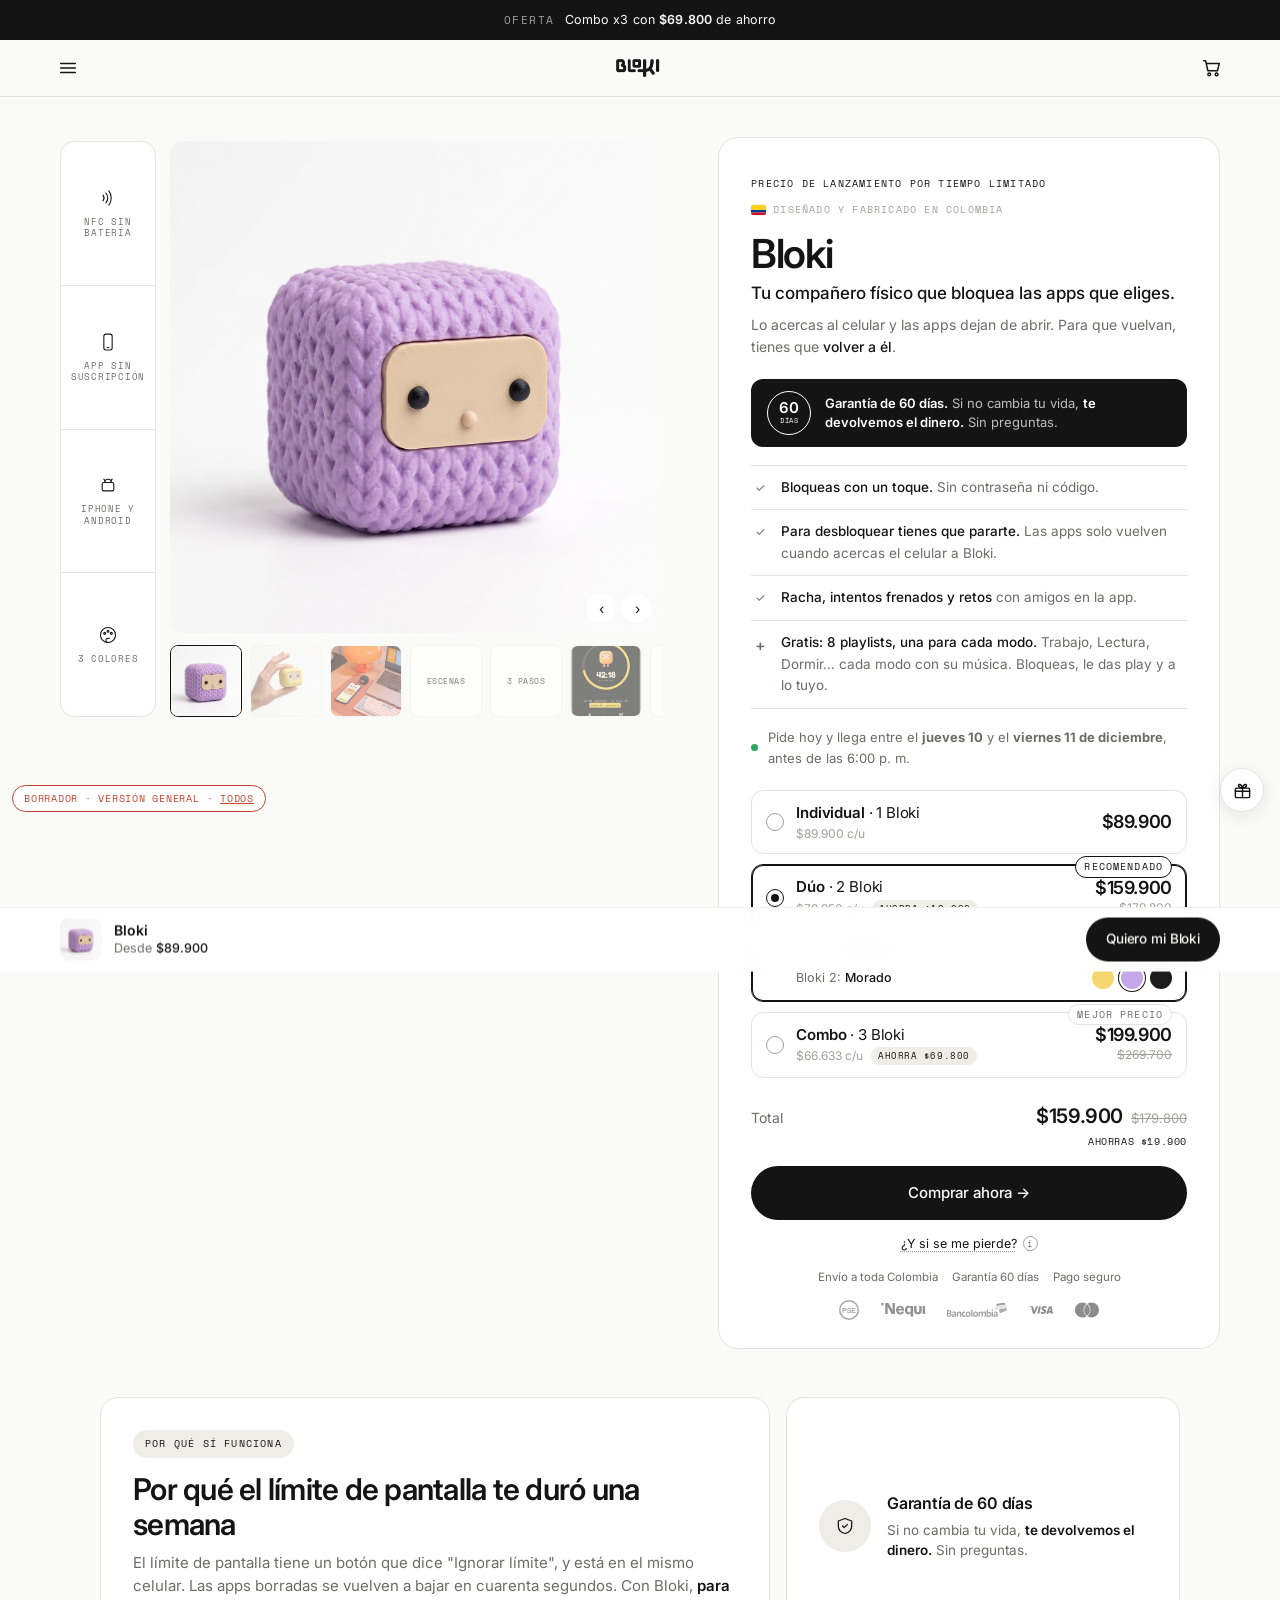
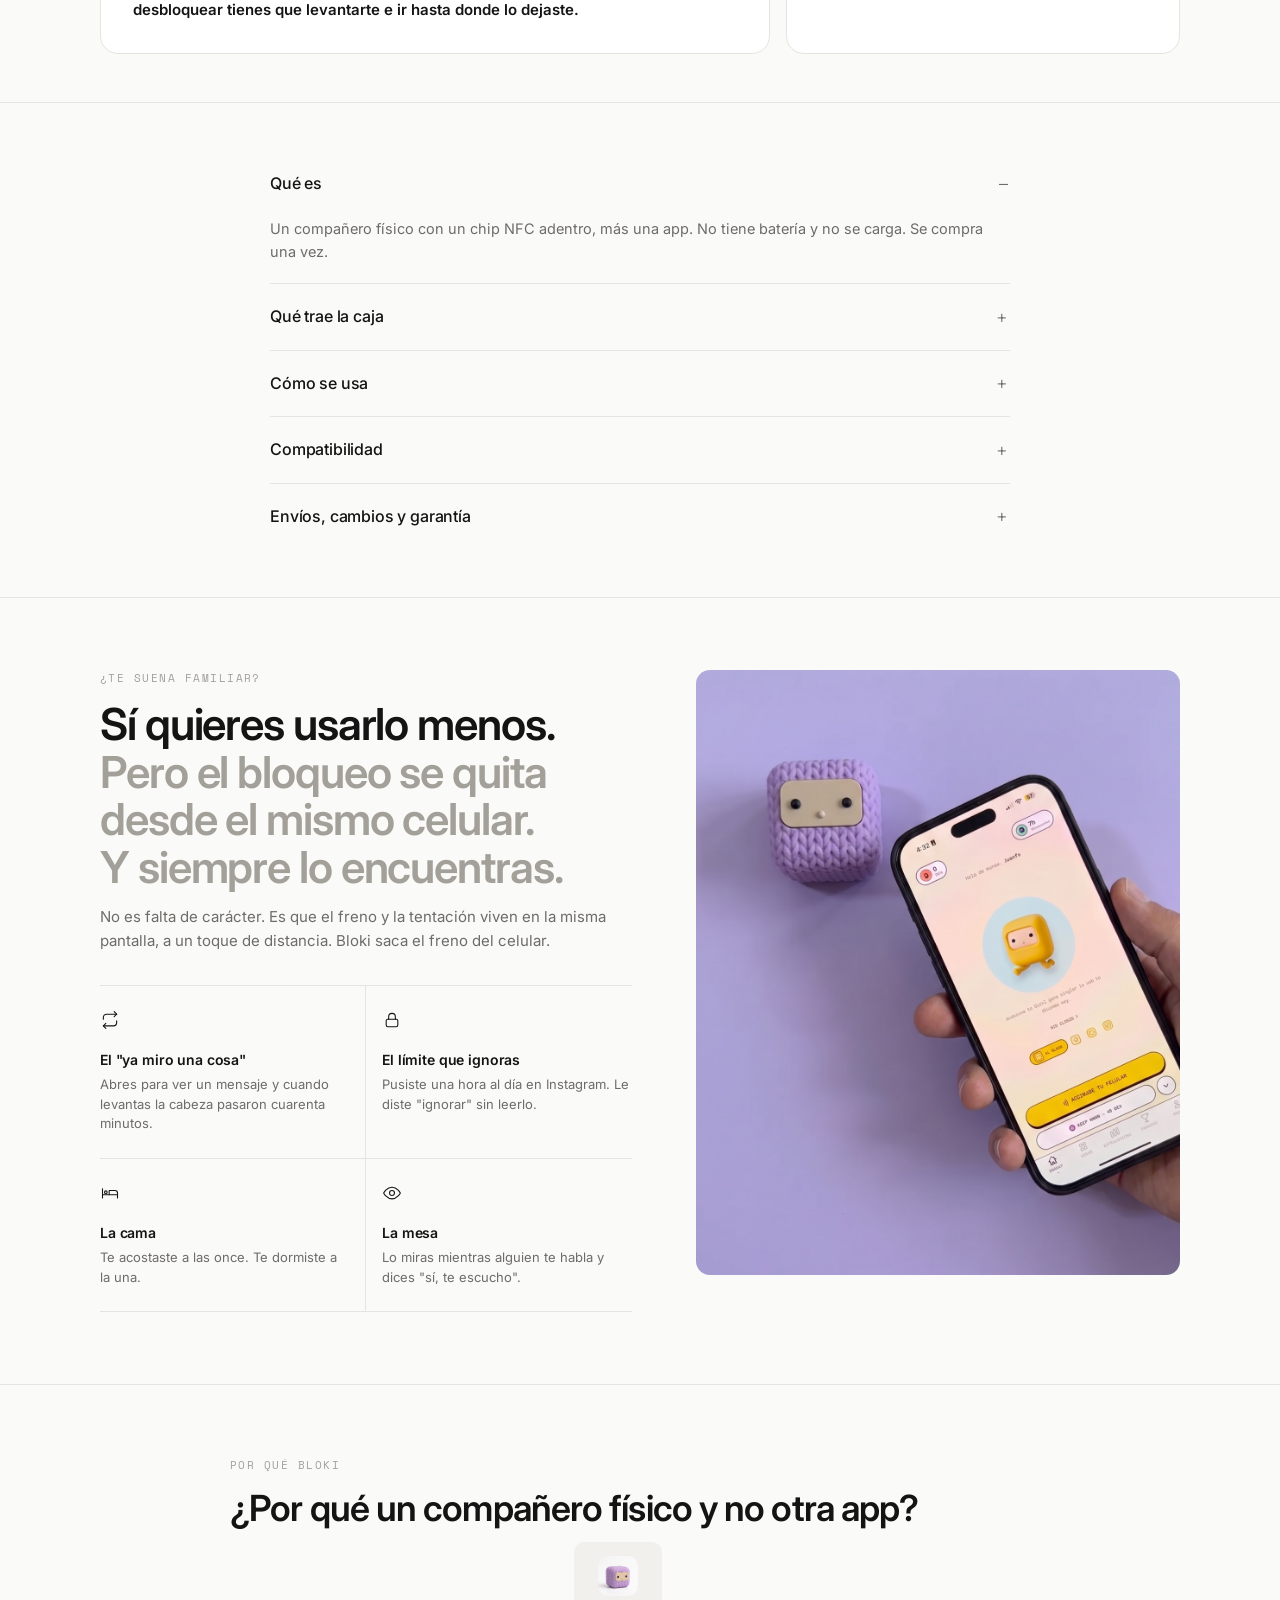
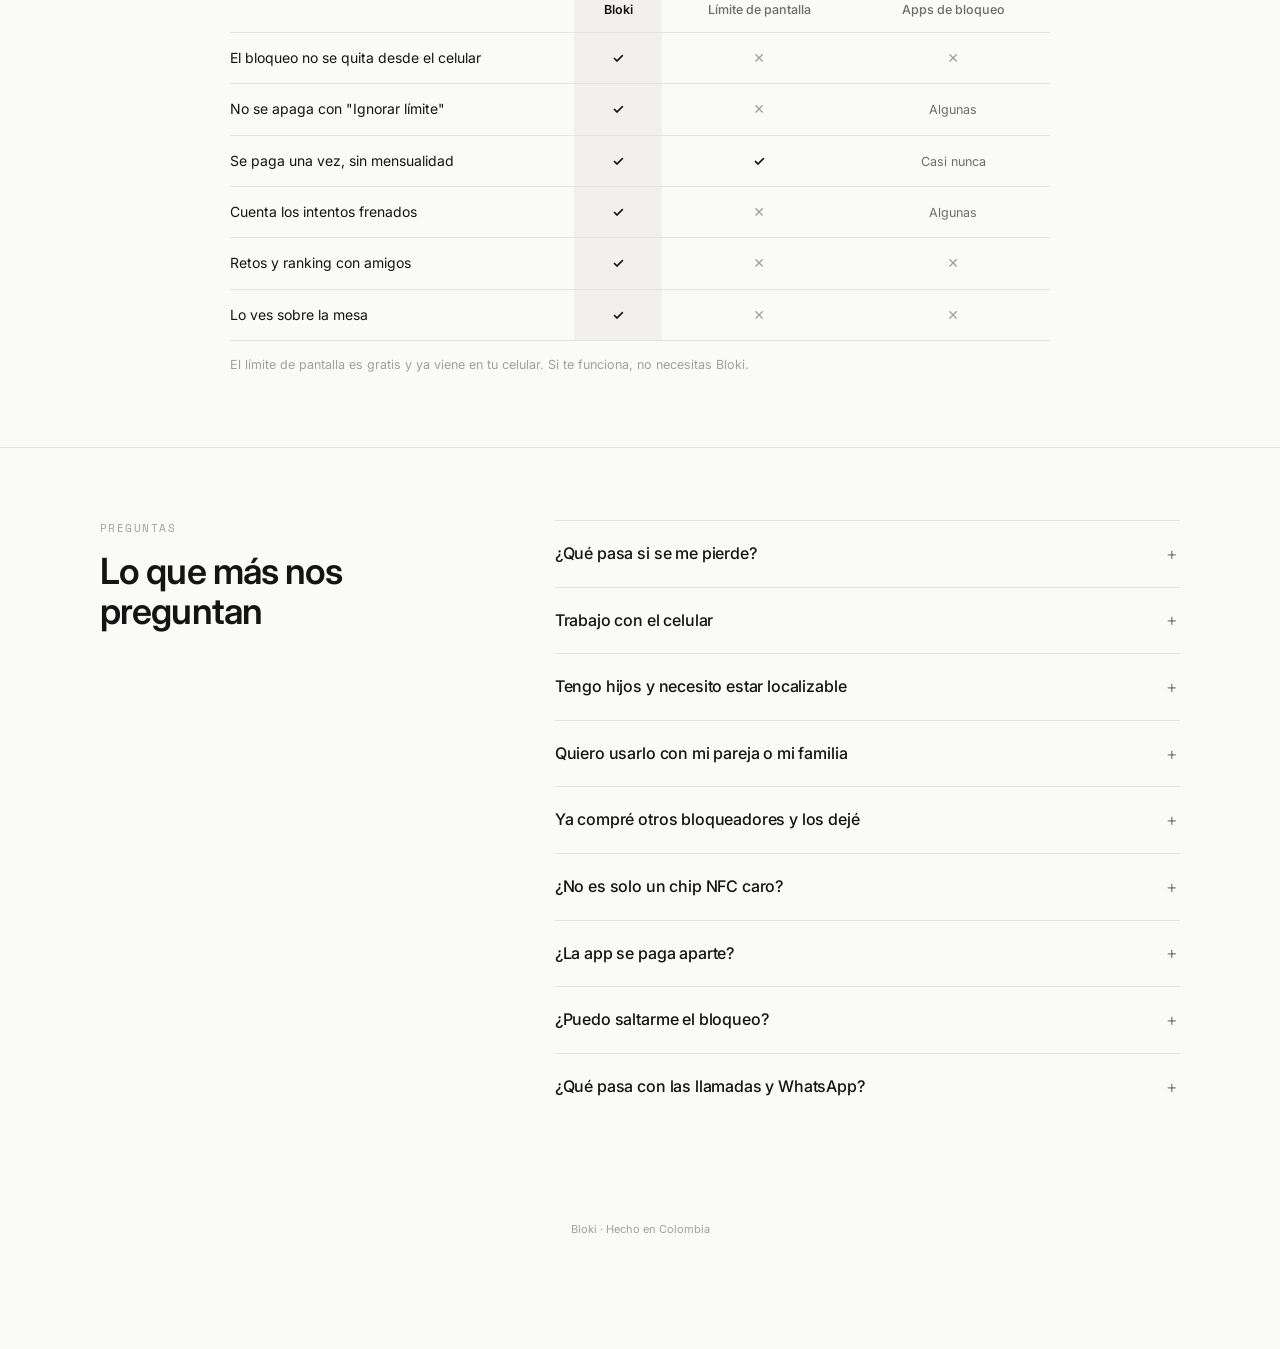
==== commit b983b5e5: "Landings: diseño para computador (galería fija + caja de compra, dolores y preguntas en dos columnas" ====
--- a/general/index.html
+++ b/general/index.html
@@ -17,7 +17,7 @@
     <nav class="menu__panel"><a href="#comprar" data-goto-buy>Comprar</a><a href="#como-funciona">Cómo funciona</a><a href="#preguntas">Preguntas</a></nav></details>
   <a class="header__logo" href="#top"><img src="../assets/bloki-wordmark.png" alt="Bloki" width="64" height="26"></a>
   <a class="header__cart" href="#comprar" data-goto-buy aria-label="Comprar"><svg viewBox="0 0 24 24" fill="none" stroke="currentColor" stroke-width="1.6" stroke-linecap="round" stroke-linejoin="round" aria-hidden="true"><path d="M3 4h2l2.5 11h10.5l2-8H6.5"/><circle cx="9" cy="19" r="1.5"/><circle cx="17" cy="19" r="1.5"/></svg></a>
-</div></header><section class="sec sec--tight" id="top"><div class="wrap">
+</div></header><div class="pdp"><section class="sec sec--tight" id="top"><div class="wrap">
   <div class="gal"><div class="chips"><div class="chip"><svg viewBox="0 0 24 24" fill="none" stroke="currentColor" stroke-width="1.3" stroke-linecap="round" stroke-linejoin="round" aria-hidden="true"><path d="M6 8.5a6 6 0 0 1 0 7"/><path d="M9.5 6a10 10 0 0 1 0 12"/><path d="M13 3.5a14 14 0 0 1 0 17"/></svg><span>NFC SIN BATERÍA</span></div><div class="chip"><svg viewBox="0 0 24 24" fill="none" stroke="currentColor" stroke-width="1.3" stroke-linecap="round" stroke-linejoin="round" aria-hidden="true"><rect x="7" y="2.5" width="10" height="19" rx="2.5"/><path d="M11 18.5h2"/></svg><span>APP SIN SUSCRIPCIÓN</span></div><div class="chip"><svg viewBox="0 0 24 24" fill="none" stroke="currentColor" stroke-width="1.3" stroke-linecap="round" stroke-linejoin="round" aria-hidden="true"><rect x="5" y="9" width="14" height="10" rx="2"/><path d="M8 9a4 4 0 0 1 8 0"/><path d="M7 5l1.5 2M17 5l-1.5 2"/></svg><span>IPHONE Y ANDROID</span></div><div class="chip"><svg viewBox="0 0 24 24" fill="none" stroke="currentColor" stroke-width="1.3" stroke-linecap="round" stroke-linejoin="round" aria-hidden="true"><circle cx="12" cy="12" r="9"/><circle cx="8" cy="10" r="1.2"/><circle cx="12" cy="7.5" r="1.2"/><circle cx="16" cy="10" r="1.2"/><path d="M12 21a2.5 2.5 0 0 1 0-5h2"/></svg><span>3 COLORES</span></div></div>
     <div><div class="gal__main"><div class="gal__slide gal__slide--cover on"><img src="../assets/bloki-lila-tejido.jpg" alt="Bloki morado tejido, tu compañero físico que bloquea las apps que eliges"></div><div class="gal__slide gal__slide--cover"><img src="../assets/bloki-amarillo-mano.jpg" alt="Bloki amarillo en la mano: cabe entre dos dedos" loading="lazy"></div><div class="gal__slide gal__slide--cover"><img src="../assets/bloki-negro-escritorio.jpg" alt="Bloki negro en el escritorio, junto al celular con el modo Trabajo" loading="lazy"></div><div class="gal__slide"><div class="info"><span class="info__k">Te suena</span><p class="info__t">Las escenas que Bloki corta.</p><ol><li><b>En la cama</b>Dijiste "el último" a las 11:40.</li><li><b>En la mesa</b>Lo miras mientras alguien te habla.</li><li><b>En el trabajo</b>La tarea era de veinte minutos.</li></ol></div></div><div class="gal__slide"><div class="info"><span class="info__k">Cómo funciona</span><p class="info__t">Un compañero físico, una app y un toque.</p><ol><li><b>1. Eliges las apps</b>Vienen ocho modos listos. Ajustas los que quieras.</li><li><b>2. Acercas el celular</b>NFC. Sin contraseña ni código.</li><li><b>3. Dejas a Bloki ahí</b>Para desbloquear tienes que volver a él.</li></ol></div></div><div class="gal__slide gal__slide--cover"><img src="../assets/app-session.jpg" alt="Sesión activa en la app de Bloki" loading="lazy"></div><div class="gal__slide"><div class="info info--ink"><span class="info__k">Evidencia · Colombia</span><span class="info__big">3 h 25 min</span><p class="info__t" style="margin-top:6px">al día en redes sociales. Es el promedio en Colombia.</p><ul style="color:var(--ink)"><li><b>Top 5 mundial</b>en tiempo frente a pantallas: unas 8 h 43 min diarias en internet.</li><li><b>8 de cada 10</b>celulares en Colombia son Android. Bloki funciona con los dos.</li></ul><p style="font-size:9.5px;color:var(--ink-muted);margin:10px 0 0">Fuente: Digital 2025 (DataReportal) vía Portafolio · La República · Statcounter jul-2026</p></div></div><div class="gal__slide gal__slide--cover"><img src="../assets/app-retos.jpg" alt="Retos con amigos en la app de Bloki" loading="lazy"></div><div class="gal__slide"><div class="info" style="background:var(--paper)"><span class="info__k">La diferencia</span><p class="info__t">Lo que tienen todos los demás: se quitan desde el mismo celular.</p><ul><li><b>Límite de pantalla</b>Se apaga con "Ignorar límite".</li><li><b>Borrar las apps</b>Se vuelven a bajar en cuarenta segundos.</li><li><b>Bloki</b>Solo se quita acercando el celular a Bloki, donde lo dejaste.</li></ul></div></div><div class="gal__slide gal__slide--cover"><img src="../assets/bloki-morado-app.jpg" alt="Bloki morado junto al celular con la app abierta" loading="lazy"></div><div class="gal__arrows"><button type="button" data-gal-prev aria-label="Anterior">‹</button><button type="button" data-gal-next aria-label="Siguiente">›</button></div></div>
     <div class="thumbs"><button type="button" class="on" aria-label="Imagen 1"><img src="../assets/bloki-lila-tejido.jpg" alt=""></button><button type="button" class="" aria-label="Imagen 2"><img src="../assets/bloki-amarillo-mano.jpg" alt=""></button><button type="button" class="" aria-label="Imagen 3"><img src="../assets/bloki-negro-escritorio.jpg" alt=""></button><button type="button" class="" aria-label="Imagen 4"><span class="t-info">ESCENAS</span></button><button type="button" class="" aria-label="Imagen 5"><span class="t-info">3 PASOS</span></button><button type="button" class="" aria-label="Imagen 6"><img src="../assets/app-session.jpg" alt=""></button><button type="button" class="" aria-label="Imagen 7"><span class="t-info">DATO</span></button><button type="button" class="" aria-label="Imagen 8"><img src="../assets/app-retos.jpg" alt=""></button><button type="button" class="" aria-label="Imagen 9"><span class="t-info">VS</span></button><button type="button" class="" aria-label="Imagen 10"><img src="../assets/bloki-morado-app.jpg" alt=""></button></div></div></div>
@@ -54,25 +54,25 @@
     <ul class="micro"><li>Envío a toda Colombia</li><li>Garantía 60 días</li><li>Pago seguro</li></ul>
     <div class="pay"><img class="pay--pse" src="../assets/pagos/pse.svg" alt="PSE" loading="lazy"><img class="pay--nequi" src="../assets/pagos/nequi.svg" alt="Nequi" loading="lazy"><img class="pay--bancolombia" src="../assets/pagos/bancolombia.svg" alt="Bancolombia" loading="lazy"><img class="pay--visa" src="../assets/pagos/visa.svg" alt="VISA" loading="lazy"><img class="pay--mastercard" src="../assets/pagos/mastercard.svg" alt="Mastercard" loading="lazy"></div>
   </div>
-</div></section><section class="sec sec--tight"><div class="wrap why">
+</div></section></div><section class="sec sec--tight"><div class="wrap why">
   <div class="why__card"><span class="why__tag">Por qué sí funciona</span><h3>Por qué el límite de pantalla te duró una semana</h3><p>El límite de pantalla tiene un botón que dice "Ignorar límite", y está en el mismo celular. Las apps borradas se vuelven a bajar en cuarenta segundos. Con Bloki, <b>para desbloquear tienes que levantarte e ir hasta donde lo dejaste.</b></p></div>
   <div class="why__card why__guar"><span class="why__icon"><svg viewBox="0 0 24 24" fill="none" stroke="currentColor" stroke-width="1.5" stroke-linecap="round" stroke-linejoin="round" aria-hidden="true"><path d="M12 3 4 6v6c0 5 3.5 8 8 9 4.5-1 8-4 8-9V6Z"/><path d="m9 12 2 2 4-4"/></svg></span><div><h4>Garantía de 60 días</h4><p>Si no cambia tu vida, <b>te devolvemos el dinero.</b> Sin preguntas.</p></div></div>
 </div></section><section class="sec sec--tight" id="como-funciona"><div class="wrap"><div class="acc"><details open><summary>Qué es</summary><div class="acc__body"><p>Un compañero físico con un chip NFC adentro, más una app. No tiene batería y no se carga. Se compra una vez.</p></div></details><details><summary>Qué trae la caja</summary><div class="acc__body"><p><b>1 Bloki</b>, en el color que elegiste.</p><p><b>Instrucciones de uso.</b> De la caja a tu primer bloqueo en un par de minutos.</p><p><b>Tu bienvenida a la comunidad Bloki.</b> Retos, ranking y gente bloqueando contigo.</p></div></details><details><summary>Cómo se usa</summary><div class="acc__body"><p>Abres la app y eliges qué apps se bloquean. Acercas la parte de arriba del celular a Bloki y el modo se activa. Para desbloquear, vuelves a acercarlo.</p></div></details><details><summary>Compatibilidad</summary><div class="acc__body"><p>iPhone y Android con NFC. La mayoría de celulares desde 2015 lo tienen. Cada Bloki se vincula a un solo celular: si son dos, cada uno necesita el suyo.</p></div></details><details><summary>Envíos, cambios y garantía</summary><div class="acc__body"><p>Envío a toda Colombia, de 2 a 5 días hábiles.</p><p><b>60 días de garantía:</b> lo devuelves y te devolvemos el dinero, sin preguntas.</p></div></details></div></div></section>
 <section class="sec sec--deep"><div class="wrap">
-  <span class="eyebrow">¿Te suena familiar?</span>
+  <div class="split"><div class="split__copy"><span class="eyebrow">¿Te suena familiar?</span>
   <h2 class="h2 h2--lines"><span>Sí quieres usarlo menos.</span><span>Pero el bloqueo se quita desde el mismo celular.</span><span>Y siempre lo encuentras.</span></h2>
   <p class="lead">No es falta de carácter. Es que el freno y la tentación viven en la misma pantalla, a un toque de distancia. Bloki saca el freno del celular.</p>
-  <div class="pains"><div class="pain"><span class="pain__ic"><svg viewBox="0 0 24 24" fill="none" stroke="currentColor" stroke-width="1.3" stroke-linecap="round" stroke-linejoin="round" aria-hidden="true"><path d="M17 2l3 3-3 3"/><path d="M4 11V9a4 4 0 0 1 4-4h12"/><path d="M7 22l-3-3 3-3"/><path d="M20 13v2a4 4 0 0 1-4 4H4"/></svg></span><h3>El "ya miro una cosa"</h3><p>Abres para ver un mensaje y cuando levantas la cabeza pasaron cuarenta minutos.</p></div><div class="pain"><span class="pain__ic"><svg viewBox="0 0 24 24" fill="none" stroke="currentColor" stroke-width="1.3" stroke-linecap="round" stroke-linejoin="round" aria-hidden="true"><rect x="5" y="11" width="14" height="9" rx="2"/><path d="M8 11V8a4 4 0 0 1 8 0v3"/></svg></span><h3>El límite que ignoras</h3><p>Pusiste una hora al día en Instagram. Le diste "ignorar" sin leerlo.</p></div><div class="pain"><span class="pain__ic"><svg viewBox="0 0 24 24" fill="none" stroke="currentColor" stroke-width="1.3" stroke-linecap="round" stroke-linejoin="round" aria-hidden="true"><path d="M3 18V7M3 14h18v4M21 14v-2a3 3 0 0 0-3-3h-7v5"/><circle cx="7" cy="11" r="1.6"/></svg></span><h3>La cama</h3><p>Te acostaste a las once. Te dormiste a la una.</p></div><div class="pain"><span class="pain__ic"><svg viewBox="0 0 24 24" fill="none" stroke="currentColor" stroke-width="1.3" stroke-linecap="round" stroke-linejoin="round" aria-hidden="true"><path d="M2 12s3.5-7 10-7 10 7 10 7-3.5 7-10 7S2 12 2 12Z"/><circle cx="12" cy="12" r="3"/></svg></span><h3>La mesa</h3><p>Lo miras mientras alguien te habla y dices "sí, te escucho".</p></div></div>
-  <figure class="figure"><img src="../assets/bloki-morado-app.jpg" alt="Bloki morado junto al celular con la app abierta" loading="lazy"></figure>
+  <div class="pains"><div class="pain"><span class="pain__ic"><svg viewBox="0 0 24 24" fill="none" stroke="currentColor" stroke-width="1.3" stroke-linecap="round" stroke-linejoin="round" aria-hidden="true"><path d="M17 2l3 3-3 3"/><path d="M4 11V9a4 4 0 0 1 4-4h12"/><path d="M7 22l-3-3 3-3"/><path d="M20 13v2a4 4 0 0 1-4 4H4"/></svg></span><h3>El "ya miro una cosa"</h3><p>Abres para ver un mensaje y cuando levantas la cabeza pasaron cuarenta minutos.</p></div><div class="pain"><span class="pain__ic"><svg viewBox="0 0 24 24" fill="none" stroke="currentColor" stroke-width="1.3" stroke-linecap="round" stroke-linejoin="round" aria-hidden="true"><rect x="5" y="11" width="14" height="9" rx="2"/><path d="M8 11V8a4 4 0 0 1 8 0v3"/></svg></span><h3>El límite que ignoras</h3><p>Pusiste una hora al día en Instagram. Le diste "ignorar" sin leerlo.</p></div><div class="pain"><span class="pain__ic"><svg viewBox="0 0 24 24" fill="none" stroke="currentColor" stroke-width="1.3" stroke-linecap="round" stroke-linejoin="round" aria-hidden="true"><path d="M3 18V7M3 14h18v4M21 14v-2a3 3 0 0 0-3-3h-7v5"/><circle cx="7" cy="11" r="1.6"/></svg></span><h3>La cama</h3><p>Te acostaste a las once. Te dormiste a la una.</p></div><div class="pain"><span class="pain__ic"><svg viewBox="0 0 24 24" fill="none" stroke="currentColor" stroke-width="1.3" stroke-linecap="round" stroke-linejoin="round" aria-hidden="true"><path d="M2 12s3.5-7 10-7 10 7 10 7-3.5 7-10 7S2 12 2 12Z"/><circle cx="12" cy="12" r="3"/></svg></span><h3>La mesa</h3><p>Lo miras mientras alguien te habla y dices "sí, te escucho".</p></div></div></div>
+  <figure class="figure"><img src="../assets/bloki-morado-app.jpg" alt="Bloki morado junto al celular con la app abierta" loading="lazy"></figure></div>
 </div></section><section class="sec"><div class="wrap">
   <span class="eyebrow">Por qué Bloki</span>
   <h2 class="h2">¿Por qué un compañero físico y no otra app?</h2>
   <table class="cmp"><tr><th></th><th class="us"><img src="../assets/bloki-lila-tejido.jpg" alt="">Bloki</th><th>Límite de pantalla</th><th>Apps de bloqueo</th></tr><tr><td>El bloqueo no se quita desde el celular</td><td class="us"><span class="yes">✓</span></td><td><span class="no">✕</span></td><td><span class="no">✕</span></td></tr><tr><td>No se apaga con "Ignorar límite"</td><td class="us"><span class="yes">✓</span></td><td><span class="no">✕</span></td><td><span class="txt">Algunas</span></td></tr><tr><td>Se paga una vez, sin mensualidad</td><td class="us"><span class="yes">✓</span></td><td><span class="yes">✓</span></td><td><span class="txt">Casi nunca</span></td></tr><tr><td>Cuenta los intentos frenados</td><td class="us"><span class="yes">✓</span></td><td><span class="no">✕</span></td><td><span class="txt">Algunas</span></td></tr><tr><td>Retos y ranking con amigos</td><td class="us"><span class="yes">✓</span></td><td><span class="no">✕</span></td><td><span class="no">✕</span></td></tr><tr><td>Lo ves sobre la mesa</td><td class="us"><span class="yes">✓</span></td><td><span class="no">✕</span></td><td><span class="no">✕</span></td></tr></table>
   <p class="small" style="margin:14px 0 0">El límite de pantalla es gratis y ya viene en tu celular. Si te funciona, no necesitas Bloki.</p>
 </div></section><section class="sec sec--deep" id="preguntas"><div class="wrap">
-  <span class="eyebrow">Preguntas</span>
-  <h2 class="h2">Lo que más nos preguntan</h2>
-  <div class="acc"><details><summary>¿Qué pasa si se me pierde?</summary><div class="acc__body"><p>Cada Bloki trae <b>3 desbloqueos de emergencia</b>. Respondes tu pregunta de seguridad y tus apps se desbloquean. Si necesitas más, los encuentras dentro de la app.</p></div></details><details><summary>Trabajo con el celular</summary><div class="acc__body"><p>Es el caso más común. Eliges qué se bloquea: redes y video, por ejemplo, y dejas libres el correo, el chat del trabajo, el banco y Maps. El modo Trabajo ya viene así.</p></div></details><details><summary>Tengo hijos y necesito estar localizable</summary><div class="acc__body"><p>Las llamadas nunca se bloquean y WhatsApp queda libre por defecto. Si el colegio te llama, entra.</p></div></details><details><summary>Quiero usarlo con mi pareja o mi familia</summary><div class="acc__body"><p>Cada Bloki funciona con un solo celular, así que cada uno necesita el suyo. Por eso el plan de 2 y el combo x3 salen más baratos por unidad.</p></div></details><details><summary>Ya compré otros bloqueadores y los dejé</summary><div class="acc__body"><p>La mayoría se dejan en la segunda semana, cuando se gasta la novedad. Bloki tiene racha, retos y ranking justo para esa semana. Y si no te sirve, tienes 60 días para devolverlo.</p></div></details><details><summary>¿No es solo un chip NFC caro?</summary><div class="acc__body"><p>Adentro tiene un chip NFC, sí. Lo que pagas es el compañero físico, la app completa de por vida sin mensualidad, los ocho modos, los retos y el ranking. Y es un compañero que da gusto dejar a la vista: el que se guarda en un cajón no se usa.</p></div></details><details><summary>¿La app se paga aparte?</summary><div class="acc__body"><p>No. Va incluida, de por vida, sin suscripción ni cobros después.</p></div></details><details><summary>¿Puedo saltarme el bloqueo?</summary><div class="acc__body"><p>Si de verdad quieres, sí. Hay modo estricto, pero ningún bloqueo de software es una cárcel. Lo que hace Bloki es que volver cueste más que quedarte afuera, y que si terminas antes, ese día no sume para tu racha.</p></div></details><details><summary>¿Qué pasa con las llamadas y WhatsApp?</summary><div class="acc__body"><p>Las llamadas nunca se bloquean: ni Apple ni Google lo permiten. WhatsApp queda libre por defecto. Si lo agregas, la app te avisa antes.</p></div></details></div>
+  <div class="faq"><div class="faq__head"><span class="eyebrow">Preguntas</span>
+  <h2 class="h2">Lo que más nos preguntan</h2></div>
+  <div class="faq__list"><div class="acc"><details><summary>¿Qué pasa si se me pierde?</summary><div class="acc__body"><p>Cada Bloki trae <b>3 desbloqueos de emergencia</b>. Respondes tu pregunta de seguridad y tus apps se desbloquean. Si necesitas más, los encuentras dentro de la app.</p></div></details><details><summary>Trabajo con el celular</summary><div class="acc__body"><p>Es el caso más común. Eliges qué se bloquea: redes y video, por ejemplo, y dejas libres el correo, el chat del trabajo, el banco y Maps. El modo Trabajo ya viene así.</p></div></details><details><summary>Tengo hijos y necesito estar localizable</summary><div class="acc__body"><p>Las llamadas nunca se bloquean y WhatsApp queda libre por defecto. Si el colegio te llama, entra.</p></div></details><details><summary>Quiero usarlo con mi pareja o mi familia</summary><div class="acc__body"><p>Cada Bloki funciona con un solo celular, así que cada uno necesita el suyo. Por eso el plan de 2 y el combo x3 salen más baratos por unidad.</p></div></details><details><summary>Ya compré otros bloqueadores y los dejé</summary><div class="acc__body"><p>La mayoría se dejan en la segunda semana, cuando se gasta la novedad. Bloki tiene racha, retos y ranking justo para esa semana. Y si no te sirve, tienes 60 días para devolverlo.</p></div></details><details><summary>¿No es solo un chip NFC caro?</summary><div class="acc__body"><p>Adentro tiene un chip NFC, sí. Lo que pagas es el compañero físico, la app completa de por vida sin mensualidad, los ocho modos, los retos y el ranking. Y es un compañero que da gusto dejar a la vista: el que se guarda en un cajón no se usa.</p></div></details><details><summary>¿La app se paga aparte?</summary><div class="acc__body"><p>No. Va incluida, de por vida, sin suscripción ni cobros después.</p></div></details><details><summary>¿Puedo saltarme el bloqueo?</summary><div class="acc__body"><p>Si de verdad quieres, sí. Hay modo estricto, pero ningún bloqueo de software es una cárcel. Lo que hace Bloki es que volver cueste más que quedarte afuera, y que si terminas antes, ese día no sume para tu racha.</p></div></details><details><summary>¿Qué pasa con las llamadas y WhatsApp?</summary><div class="acc__body"><p>Las llamadas nunca se bloquean: ni Apple ni Google lo permiten. WhatsApp queda libre por defecto. Si lo agregas, la app te avisa antes.</p></div></details></div></div></div>
 </div></section>
 <footer style="padding:30px 16px 110px;text-align:center;font-size:11px;color:var(--ink-muted)">Bloki · Hecho en Colombia</footer>
 <div class="sticky" aria-hidden="true"><div class="sticky__in">
--- a/assets/bloki-landing.css
+++ b/assets/bloki-landing.css
@@ -362,3 +362,63 @@
 .cmp th.us img{width:40px;height:40px;object-fit:cover;border-radius:10px}
 .sticky img{object-fit:cover}
 .pop__art img{width:120px;height:120px;object-fit:cover;border-radius:16px}
+
+/* ══ Computador ══ (en celular nada de esto aplica: .pdp, .split y .faq son bloques normales) */
+.pdp+.sec{border-top:0;padding-top:0}
+@media (min-width:1024px){
+  :root{--w:1160px}
+  .wrap{padding:0 40px}
+  .header__in{max-width:1240px;padding:0 28px}
+  .sec{padding:72px 0}
+  .sec--tight{padding:48px 0}
+  .h2{font-size:36px;line-height:1.12}
+  .eyebrow{margin-bottom:14px}
+
+  /* galería (fija) + caja de compra, como Plenara */
+  .pdp{display:grid;grid-template-columns:minmax(0,1.2fr) minmax(0,1fr);gap:56px;max-width:1240px;margin:0 auto;padding:32px 40px 24px;align-items:start}
+  .pdp>.sec{padding:0;border:0}
+  .pdp>.sec>.wrap{max-width:none;padding:0}
+  .pdp>#top{position:sticky;top:80px}
+  .gal{grid-template-columns:96px minmax(0,1fr);gap:14px}
+  .chip{font-size:9px}
+  .thumbs{gap:8px;margin-top:12px}
+  .thumbs button{flex-basis:72px;height:72px}
+  .buy__card{padding:32px 32px 26px}
+  .buy__title{font-size:40px}
+  .buy__sub{font-size:17px}
+  .pdp+.sec{padding-top:24px}
+
+  /* por qué sí funciona + garantía, en una fila */
+  .why{display:grid;grid-template-columns:1.7fr 1fr;gap:16px;align-items:stretch}
+  .why__card{padding:32px}
+  .why__card h3{font-size:30px}
+  .why__guar{grid-template-columns:52px 1fr;align-content:center}
+  .why__icon{width:52px;height:52px}
+
+  /* ficha del producto: centrada y más angosta */
+  #como-funciona .wrap{max-width:820px}
+
+  /* dolores: texto a la izquierda, foto fija a la derecha */
+  .split{display:grid;grid-template-columns:minmax(0,1.1fr) minmax(0,1fr);gap:64px;align-items:start}
+  .split .figure{margin:0;position:sticky;top:96px}
+  .split .figure img{aspect-ratio:4/5}
+  .h2--lines{font-size:44px;line-height:1.08}
+  .pain{padding:24px 24px 24px 0}
+
+  /* comparativa centrada */
+  .sec .cmp{max-width:900px;margin:0 auto;font-size:14px}
+  .cmp th{font-size:12.5px}
+  .cmp .txt{font-size:12.5px}
+  .sec:has(.cmp) .wrap{max-width:900px}
+
+  /* preguntas: título fijo a la izquierda, lista a la derecha */
+  .faq{display:grid;grid-template-columns:minmax(0,1fr) minmax(0,1.6fr);gap:64px;align-items:start}
+  .faq__head{position:sticky;top:96px}
+  .acc summary{font-size:16px;padding:20px 40px 20px 0}
+
+  .sticky__in{max-width:1240px;padding:0 40px}
+}
+@media (min-width:1024px) and (max-width:1180px){
+  .pdp{gap:36px}
+  .h2--lines{font-size:38px}
+}
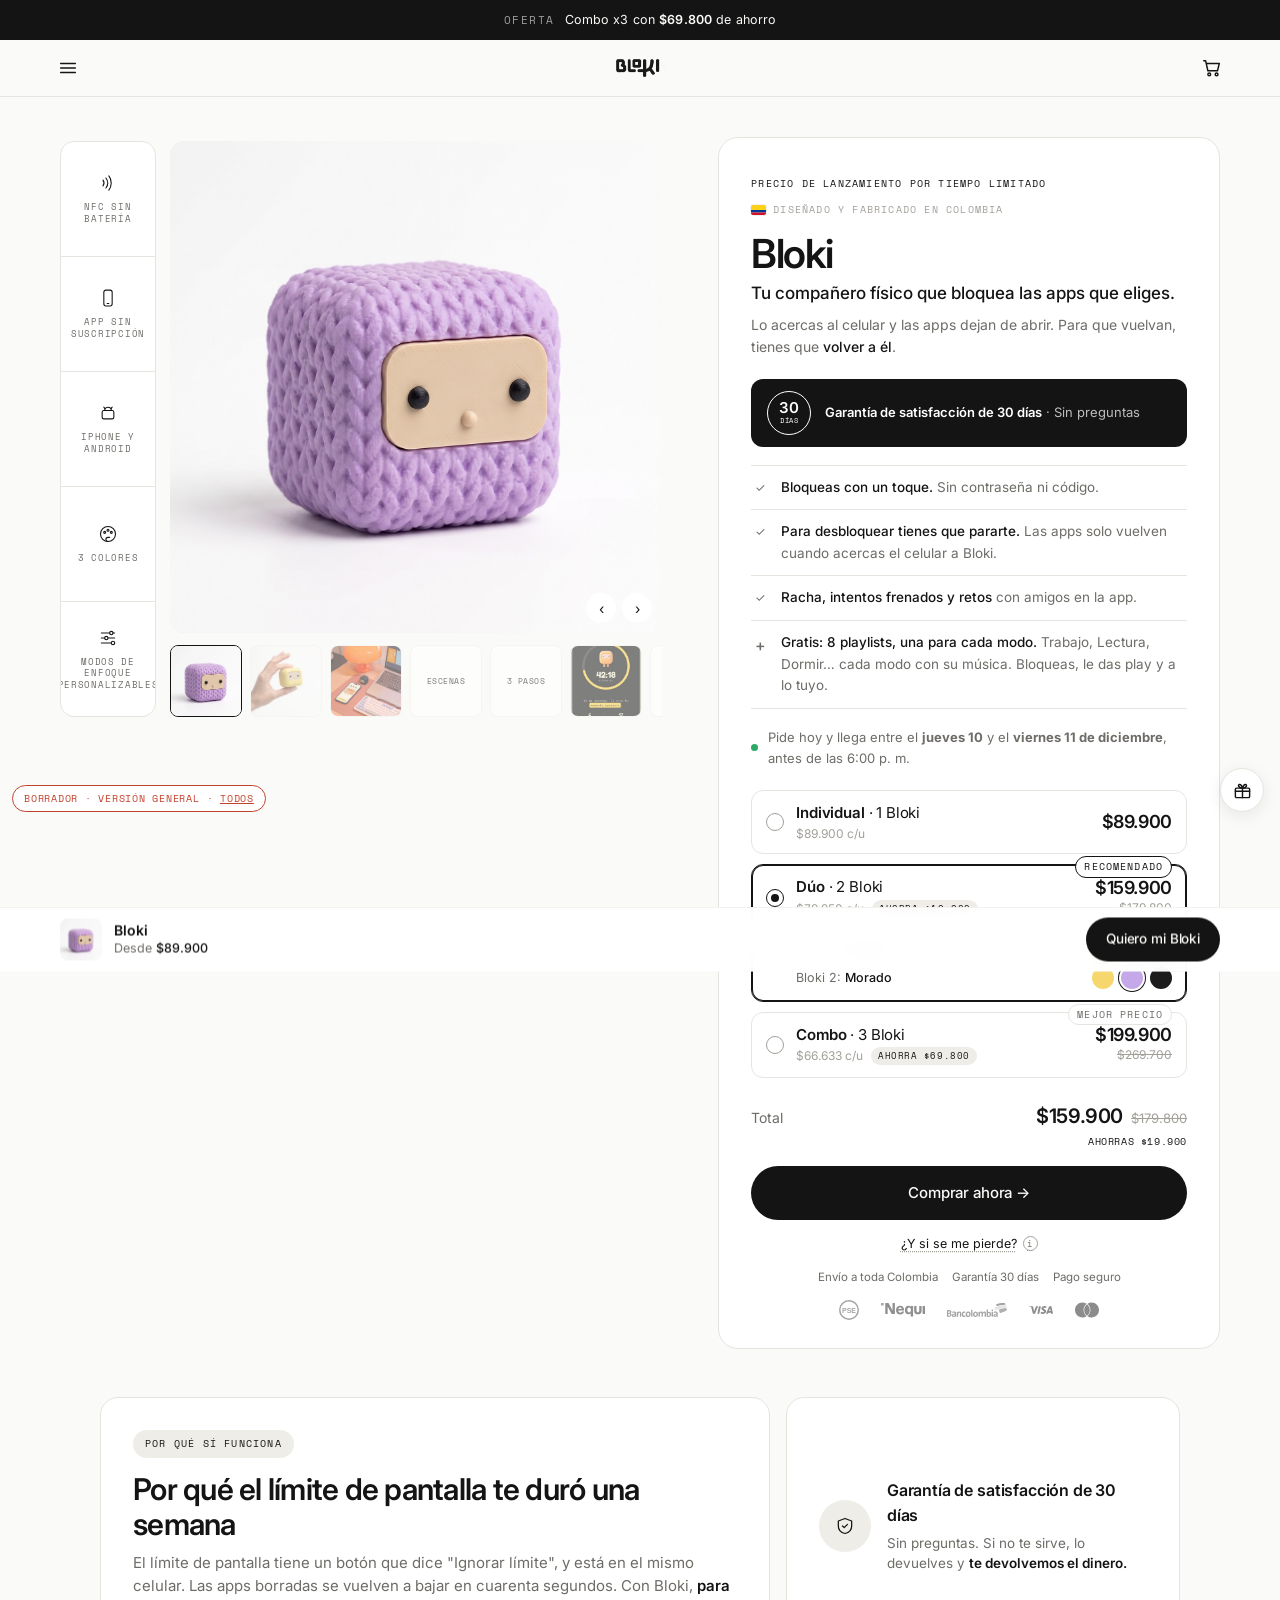
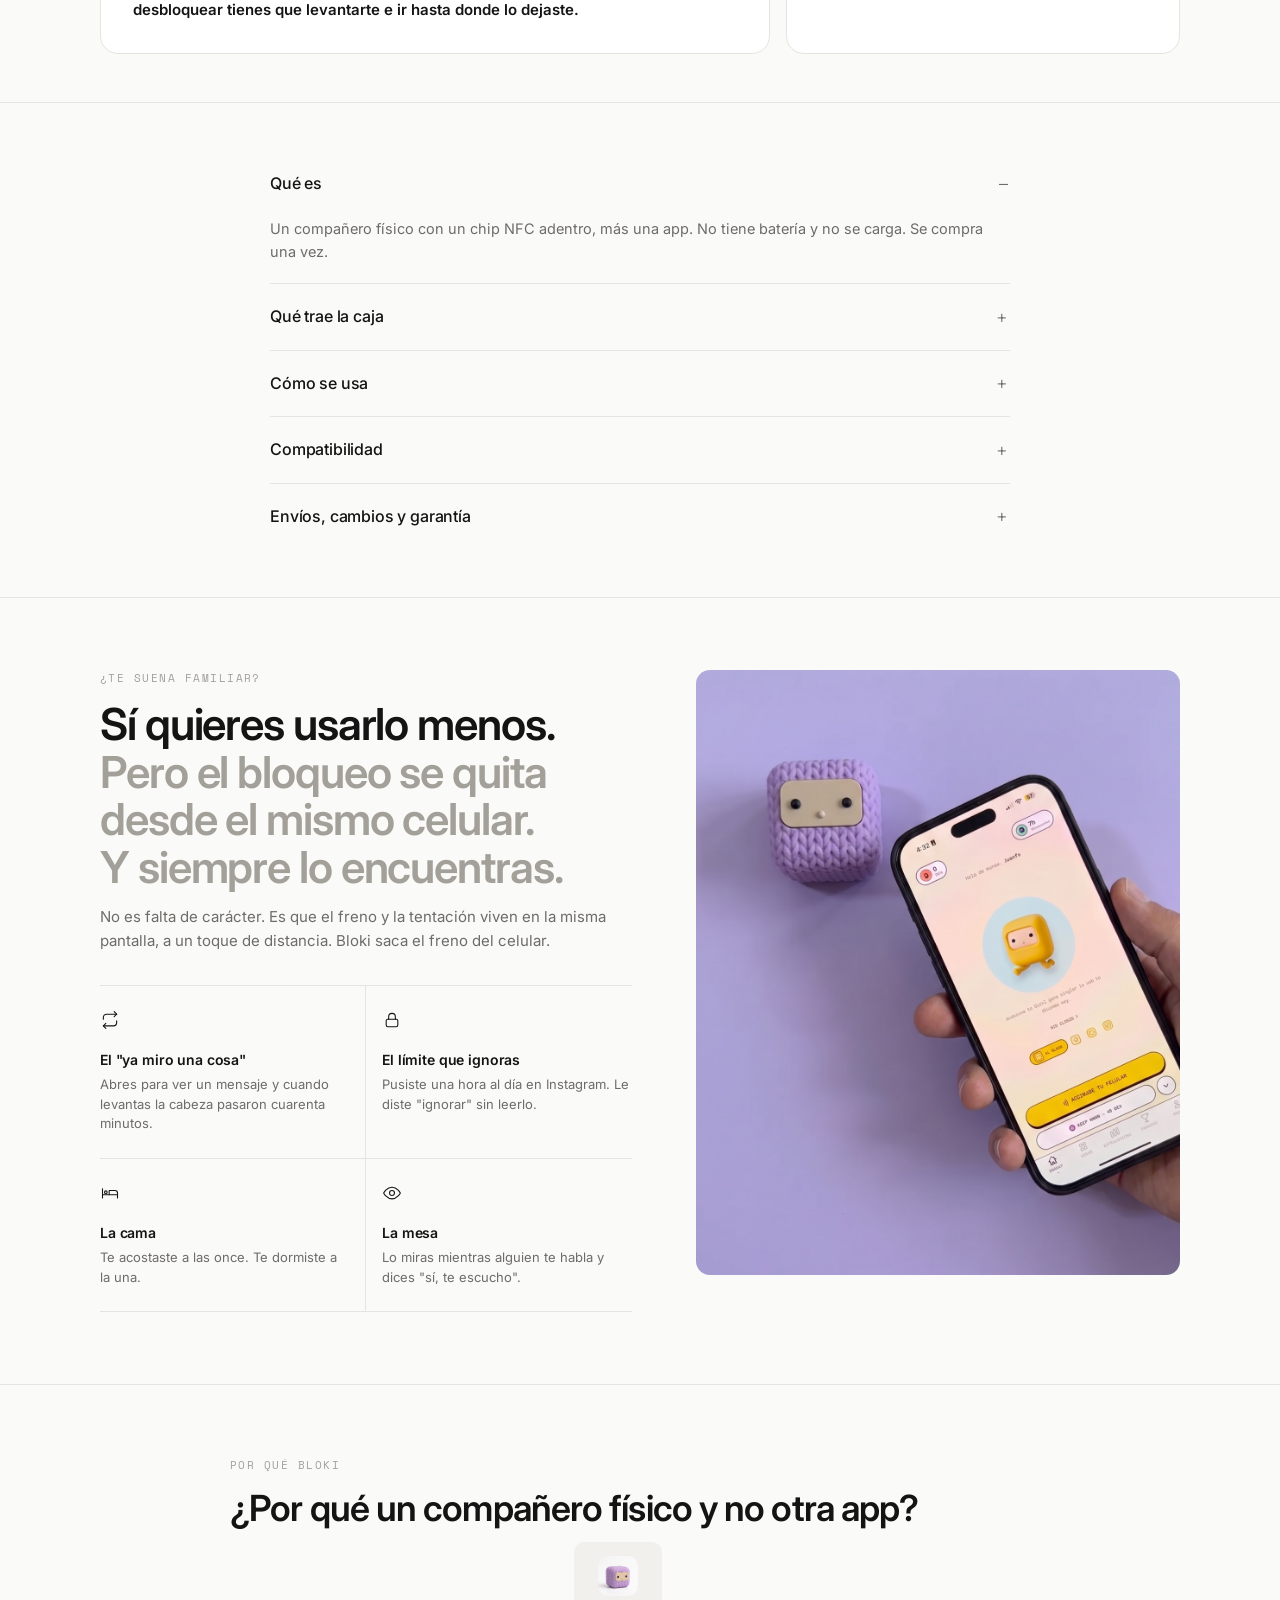
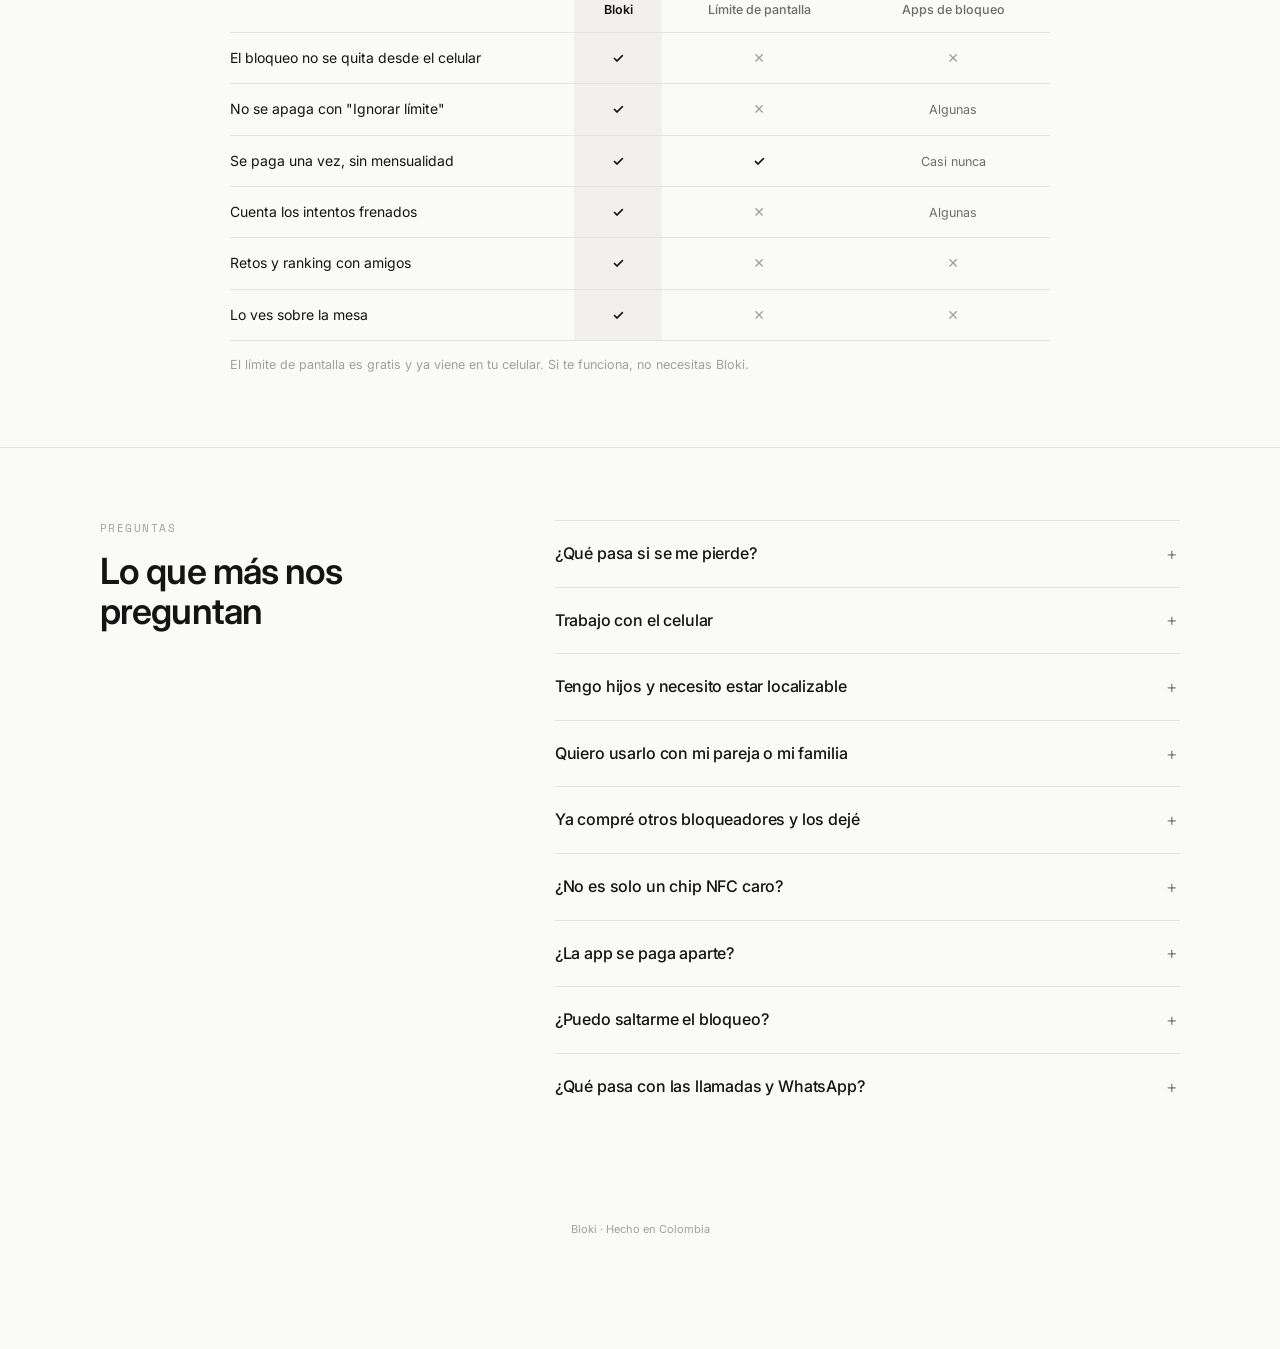
==== commit 9dc82baa: "Tema de Shopify editable por secciones; garantía de satisfacción de 30 días; ícono de modos personal" ====
--- a/general/index.html
+++ b/general/index.html
@@ -18,7 +18,7 @@
   <a class="header__logo" href="#top"><img src="../assets/bloki-wordmark.png" alt="Bloki" width="64" height="26"></a>
   <a class="header__cart" href="#comprar" data-goto-buy aria-label="Comprar"><svg viewBox="0 0 24 24" fill="none" stroke="currentColor" stroke-width="1.6" stroke-linecap="round" stroke-linejoin="round" aria-hidden="true"><path d="M3 4h2l2.5 11h10.5l2-8H6.5"/><circle cx="9" cy="19" r="1.5"/><circle cx="17" cy="19" r="1.5"/></svg></a>
 </div></header><div class="pdp"><section class="sec sec--tight" id="top"><div class="wrap">
-  <div class="gal"><div class="chips"><div class="chip"><svg viewBox="0 0 24 24" fill="none" stroke="currentColor" stroke-width="1.3" stroke-linecap="round" stroke-linejoin="round" aria-hidden="true"><path d="M6 8.5a6 6 0 0 1 0 7"/><path d="M9.5 6a10 10 0 0 1 0 12"/><path d="M13 3.5a14 14 0 0 1 0 17"/></svg><span>NFC SIN BATERÍA</span></div><div class="chip"><svg viewBox="0 0 24 24" fill="none" stroke="currentColor" stroke-width="1.3" stroke-linecap="round" stroke-linejoin="round" aria-hidden="true"><rect x="7" y="2.5" width="10" height="19" rx="2.5"/><path d="M11 18.5h2"/></svg><span>APP SIN SUSCRIPCIÓN</span></div><div class="chip"><svg viewBox="0 0 24 24" fill="none" stroke="currentColor" stroke-width="1.3" stroke-linecap="round" stroke-linejoin="round" aria-hidden="true"><rect x="5" y="9" width="14" height="10" rx="2"/><path d="M8 9a4 4 0 0 1 8 0"/><path d="M7 5l1.5 2M17 5l-1.5 2"/></svg><span>IPHONE Y ANDROID</span></div><div class="chip"><svg viewBox="0 0 24 24" fill="none" stroke="currentColor" stroke-width="1.3" stroke-linecap="round" stroke-linejoin="round" aria-hidden="true"><circle cx="12" cy="12" r="9"/><circle cx="8" cy="10" r="1.2"/><circle cx="12" cy="7.5" r="1.2"/><circle cx="16" cy="10" r="1.2"/><path d="M12 21a2.5 2.5 0 0 1 0-5h2"/></svg><span>3 COLORES</span></div></div>
+  <div class="gal"><div class="chips"><div class="chip"><svg viewBox="0 0 24 24" fill="none" stroke="currentColor" stroke-width="1.3" stroke-linecap="round" stroke-linejoin="round" aria-hidden="true"><path d="M6 8.5a6 6 0 0 1 0 7"/><path d="M9.5 6a10 10 0 0 1 0 12"/><path d="M13 3.5a14 14 0 0 1 0 17"/></svg><span>NFC SIN BATERÍA</span></div><div class="chip"><svg viewBox="0 0 24 24" fill="none" stroke="currentColor" stroke-width="1.3" stroke-linecap="round" stroke-linejoin="round" aria-hidden="true"><rect x="7" y="2.5" width="10" height="19" rx="2.5"/><path d="M11 18.5h2"/></svg><span>APP SIN SUSCRIPCIÓN</span></div><div class="chip"><svg viewBox="0 0 24 24" fill="none" stroke="currentColor" stroke-width="1.3" stroke-linecap="round" stroke-linejoin="round" aria-hidden="true"><rect x="5" y="9" width="14" height="10" rx="2"/><path d="M8 9a4 4 0 0 1 8 0"/><path d="M7 5l1.5 2M17 5l-1.5 2"/></svg><span>IPHONE Y ANDROID</span></div><div class="chip"><svg viewBox="0 0 24 24" fill="none" stroke="currentColor" stroke-width="1.3" stroke-linecap="round" stroke-linejoin="round" aria-hidden="true"><circle cx="12" cy="12" r="9"/><circle cx="8" cy="10" r="1.2"/><circle cx="12" cy="7.5" r="1.2"/><circle cx="16" cy="10" r="1.2"/><path d="M12 21a2.5 2.5 0 0 1 0-5h2"/></svg><span>3 COLORES</span></div><div class="chip"><svg viewBox="0 0 24 24" fill="none" stroke="currentColor" stroke-width="1.3" stroke-linecap="round" stroke-linejoin="round" aria-hidden="true"><path d="M4 6h10M18 6h2M4 12h4M12 12h8M4 18h12M20 18h0"/><circle cx="16" cy="6" r="2"/><circle cx="10" cy="12" r="2"/><circle cx="18" cy="18" r="2"/></svg><span>MODOS DE ENFOQUE PERSONALIZABLES</span></div></div>
     <div><div class="gal__main"><div class="gal__slide gal__slide--cover on"><img src="../assets/bloki-lila-tejido.jpg" alt="Bloki morado tejido, tu compañero físico que bloquea las apps que eliges"></div><div class="gal__slide gal__slide--cover"><img src="../assets/bloki-amarillo-mano.jpg" alt="Bloki amarillo en la mano: cabe entre dos dedos" loading="lazy"></div><div class="gal__slide gal__slide--cover"><img src="../assets/bloki-negro-escritorio.jpg" alt="Bloki negro en el escritorio, junto al celular con el modo Trabajo" loading="lazy"></div><div class="gal__slide"><div class="info"><span class="info__k">Te suena</span><p class="info__t">Las escenas que Bloki corta.</p><ol><li><b>En la cama</b>Dijiste "el último" a las 11:40.</li><li><b>En la mesa</b>Lo miras mientras alguien te habla.</li><li><b>En el trabajo</b>La tarea era de veinte minutos.</li></ol></div></div><div class="gal__slide"><div class="info"><span class="info__k">Cómo funciona</span><p class="info__t">Un compañero físico, una app y un toque.</p><ol><li><b>1. Eliges las apps</b>Vienen ocho modos listos. Ajustas los que quieras.</li><li><b>2. Acercas el celular</b>NFC. Sin contraseña ni código.</li><li><b>3. Dejas a Bloki ahí</b>Para desbloquear tienes que volver a él.</li></ol></div></div><div class="gal__slide gal__slide--cover"><img src="../assets/app-session.jpg" alt="Sesión activa en la app de Bloki" loading="lazy"></div><div class="gal__slide"><div class="info info--ink"><span class="info__k">Evidencia · Colombia</span><span class="info__big">3 h 25 min</span><p class="info__t" style="margin-top:6px">al día en redes sociales. Es el promedio en Colombia.</p><ul style="color:var(--ink)"><li><b>Top 5 mundial</b>en tiempo frente a pantallas: unas 8 h 43 min diarias en internet.</li><li><b>8 de cada 10</b>celulares en Colombia son Android. Bloki funciona con los dos.</li></ul><p style="font-size:9.5px;color:var(--ink-muted);margin:10px 0 0">Fuente: Digital 2025 (DataReportal) vía Portafolio · La República · Statcounter jul-2026</p></div></div><div class="gal__slide gal__slide--cover"><img src="../assets/app-retos.jpg" alt="Retos con amigos en la app de Bloki" loading="lazy"></div><div class="gal__slide"><div class="info" style="background:var(--paper)"><span class="info__k">La diferencia</span><p class="info__t">Lo que tienen todos los demás: se quitan desde el mismo celular.</p><ul><li><b>Límite de pantalla</b>Se apaga con "Ignorar límite".</li><li><b>Borrar las apps</b>Se vuelven a bajar en cuarenta segundos.</li><li><b>Bloki</b>Solo se quita acercando el celular a Bloki, donde lo dejaste.</li></ul></div></div><div class="gal__slide gal__slide--cover"><img src="../assets/bloki-morado-app.jpg" alt="Bloki morado junto al celular con la app abierta" loading="lazy"></div><div class="gal__arrows"><button type="button" data-gal-prev aria-label="Anterior">‹</button><button type="button" data-gal-next aria-label="Siguiente">›</button></div></div>
     <div class="thumbs"><button type="button" class="on" aria-label="Imagen 1"><img src="../assets/bloki-lila-tejido.jpg" alt=""></button><button type="button" class="" aria-label="Imagen 2"><img src="../assets/bloki-amarillo-mano.jpg" alt=""></button><button type="button" class="" aria-label="Imagen 3"><img src="../assets/bloki-negro-escritorio.jpg" alt=""></button><button type="button" class="" aria-label="Imagen 4"><span class="t-info">ESCENAS</span></button><button type="button" class="" aria-label="Imagen 5"><span class="t-info">3 PASOS</span></button><button type="button" class="" aria-label="Imagen 6"><img src="../assets/app-session.jpg" alt=""></button><button type="button" class="" aria-label="Imagen 7"><span class="t-info">DATO</span></button><button type="button" class="" aria-label="Imagen 8"><img src="../assets/app-retos.jpg" alt=""></button><button type="button" class="" aria-label="Imagen 9"><span class="t-info">VS</span></button><button type="button" class="" aria-label="Imagen 10"><img src="../assets/bloki-morado-app.jpg" alt=""></button></div></div></div>
 </div></section><section class="sec buy" id="comprar"><div class="wrap">
@@ -27,7 +27,7 @@
     <h1 class="buy__title">Bloki</h1>
     <p class="buy__sub">Tu compañero físico que bloquea las apps que eliges.</p>
     <p class="buy__lead">Lo acercas al celular y las apps dejan de abrir. Para que vuelvan, tienes que <b>volver a él</b>.</p>
-    <div class="guar-bar"><span class="guar__seal">60<small>DÍAS</small></span><p><b>Garantía de 60 días.</b> Si no cambia tu vida, <b>te devolvemos el dinero.</b> Sin preguntas.</p></div>
+    <div class="guar-bar"><span class="guar__seal">30<small>DÍAS</small></span><p><b>Garantía de satisfacción de 30 días</b> · Sin preguntas</p></div>
     <ul class="checks"><li><span class="ck"></span><span><b>Bloqueas con un toque.</b> Sin contraseña ni código.</span></li><li><span class="ck"></span><span><b>Para desbloquear tienes que pararte.</b> Las apps solo vuelven cuando acercas el celular a Bloki.</span></li><li><span class="ck"></span><span><b>Racha, intentos frenados y retos</b> con amigos en la app.</span></li><li><span class="ck ck--gift"></span><span><b>Gratis: 8 playlists, una para cada modo.</b> Trabajo, Lectura, Dormir… cada modo con su música. Bloqueas, le das play y a lo tuyo.</span></li></ul>
     <p class="ship"><i></i><span data-eta>Llega en 2 a 5 días hábiles · Envío a toda Colombia</span></p>
     <div class="plans" role="radiogroup" aria-label="Elige tu plan"><div class="plan" role="radio" tabindex="0" aria-checked="false" data-qty="1" data-price="89900">
@@ -51,13 +51,13 @@
     <p class="buy__err" role="alert"></p>
     <div class="tip"><button type="button" class="tip__btn" aria-describedby="tip-perdida">¿Y si se me pierde? <span class="tip__i" aria-hidden="true">i</span></button>
       <span class="tip__box" role="tooltip" id="tip-perdida">Cada Bloki trae <b>3 desbloqueos de emergencia</b>. Respondes tu pregunta de seguridad y tus apps se desbloquean. Si necesitas más, los encuentras dentro de la app.</span></div>
-    <ul class="micro"><li>Envío a toda Colombia</li><li>Garantía 60 días</li><li>Pago seguro</li></ul>
+    <ul class="micro"><li>Envío a toda Colombia</li><li>Garantía 30 días</li><li>Pago seguro</li></ul>
     <div class="pay"><img class="pay--pse" src="../assets/pagos/pse.svg" alt="PSE" loading="lazy"><img class="pay--nequi" src="../assets/pagos/nequi.svg" alt="Nequi" loading="lazy"><img class="pay--bancolombia" src="../assets/pagos/bancolombia.svg" alt="Bancolombia" loading="lazy"><img class="pay--visa" src="../assets/pagos/visa.svg" alt="VISA" loading="lazy"><img class="pay--mastercard" src="../assets/pagos/mastercard.svg" alt="Mastercard" loading="lazy"></div>
   </div>
 </div></section></div><section class="sec sec--tight"><div class="wrap why">
   <div class="why__card"><span class="why__tag">Por qué sí funciona</span><h3>Por qué el límite de pantalla te duró una semana</h3><p>El límite de pantalla tiene un botón que dice "Ignorar límite", y está en el mismo celular. Las apps borradas se vuelven a bajar en cuarenta segundos. Con Bloki, <b>para desbloquear tienes que levantarte e ir hasta donde lo dejaste.</b></p></div>
-  <div class="why__card why__guar"><span class="why__icon"><svg viewBox="0 0 24 24" fill="none" stroke="currentColor" stroke-width="1.5" stroke-linecap="round" stroke-linejoin="round" aria-hidden="true"><path d="M12 3 4 6v6c0 5 3.5 8 8 9 4.5-1 8-4 8-9V6Z"/><path d="m9 12 2 2 4-4"/></svg></span><div><h4>Garantía de 60 días</h4><p>Si no cambia tu vida, <b>te devolvemos el dinero.</b> Sin preguntas.</p></div></div>
-</div></section><section class="sec sec--tight" id="como-funciona"><div class="wrap"><div class="acc"><details open><summary>Qué es</summary><div class="acc__body"><p>Un compañero físico con un chip NFC adentro, más una app. No tiene batería y no se carga. Se compra una vez.</p></div></details><details><summary>Qué trae la caja</summary><div class="acc__body"><p><b>1 Bloki</b>, en el color que elegiste.</p><p><b>Instrucciones de uso.</b> De la caja a tu primer bloqueo en un par de minutos.</p><p><b>Tu bienvenida a la comunidad Bloki.</b> Retos, ranking y gente bloqueando contigo.</p></div></details><details><summary>Cómo se usa</summary><div class="acc__body"><p>Abres la app y eliges qué apps se bloquean. Acercas la parte de arriba del celular a Bloki y el modo se activa. Para desbloquear, vuelves a acercarlo.</p></div></details><details><summary>Compatibilidad</summary><div class="acc__body"><p>iPhone y Android con NFC. La mayoría de celulares desde 2015 lo tienen. Cada Bloki se vincula a un solo celular: si son dos, cada uno necesita el suyo.</p></div></details><details><summary>Envíos, cambios y garantía</summary><div class="acc__body"><p>Envío a toda Colombia, de 2 a 5 días hábiles.</p><p><b>60 días de garantía:</b> lo devuelves y te devolvemos el dinero, sin preguntas.</p></div></details></div></div></section>
+  <div class="why__card why__guar"><span class="why__icon"><svg viewBox="0 0 24 24" fill="none" stroke="currentColor" stroke-width="1.5" stroke-linecap="round" stroke-linejoin="round" aria-hidden="true"><path d="M12 3 4 6v6c0 5 3.5 8 8 9 4.5-1 8-4 8-9V6Z"/><path d="m9 12 2 2 4-4"/></svg></span><div><h4>Garantía de satisfacción de 30 días</h4><p>Sin preguntas. Si no te sirve, lo devuelves y <b>te devolvemos el dinero.</b></p></div></div>
+</div></section><section class="sec sec--tight" id="como-funciona"><div class="wrap"><div class="acc"><details open><summary>Qué es</summary><div class="acc__body"><p>Un compañero físico con un chip NFC adentro, más una app. No tiene batería y no se carga. Se compra una vez.</p></div></details><details><summary>Qué trae la caja</summary><div class="acc__body"><p><b>1 Bloki</b>, en el color que elegiste.</p><p><b>Instrucciones de uso.</b> De la caja a tu primer bloqueo en un par de minutos.</p><p><b>Tu bienvenida a la comunidad Bloki.</b> Retos, ranking y gente bloqueando contigo.</p></div></details><details><summary>Cómo se usa</summary><div class="acc__body"><p>Abres la app y eliges qué apps se bloquean. Acercas la parte de arriba del celular a Bloki y el modo se activa. Para desbloquear, vuelves a acercarlo.</p></div></details><details><summary>Compatibilidad</summary><div class="acc__body"><p>iPhone y Android con NFC. La mayoría de celulares desde 2015 lo tienen. Cada Bloki se vincula a un solo celular: si son dos, cada uno necesita el suyo.</p></div></details><details><summary>Envíos, cambios y garantía</summary><div class="acc__body"><p>Envío a toda Colombia, de 2 a 5 días hábiles.</p><p><b>30 días de garantía:</b> lo devuelves y te devolvemos el dinero, sin preguntas.</p></div></details></div></div></section>
 <section class="sec sec--deep"><div class="wrap">
   <div class="split"><div class="split__copy"><span class="eyebrow">¿Te suena familiar?</span>
   <h2 class="h2 h2--lines"><span>Sí quieres usarlo menos.</span><span>Pero el bloqueo se quita desde el mismo celular.</span><span>Y siempre lo encuentras.</span></h2>
@@ -72,7 +72,7 @@
 </div></section><section class="sec sec--deep" id="preguntas"><div class="wrap">
   <div class="faq"><div class="faq__head"><span class="eyebrow">Preguntas</span>
   <h2 class="h2">Lo que más nos preguntan</h2></div>
-  <div class="faq__list"><div class="acc"><details><summary>¿Qué pasa si se me pierde?</summary><div class="acc__body"><p>Cada Bloki trae <b>3 desbloqueos de emergencia</b>. Respondes tu pregunta de seguridad y tus apps se desbloquean. Si necesitas más, los encuentras dentro de la app.</p></div></details><details><summary>Trabajo con el celular</summary><div class="acc__body"><p>Es el caso más común. Eliges qué se bloquea: redes y video, por ejemplo, y dejas libres el correo, el chat del trabajo, el banco y Maps. El modo Trabajo ya viene así.</p></div></details><details><summary>Tengo hijos y necesito estar localizable</summary><div class="acc__body"><p>Las llamadas nunca se bloquean y WhatsApp queda libre por defecto. Si el colegio te llama, entra.</p></div></details><details><summary>Quiero usarlo con mi pareja o mi familia</summary><div class="acc__body"><p>Cada Bloki funciona con un solo celular, así que cada uno necesita el suyo. Por eso el plan de 2 y el combo x3 salen más baratos por unidad.</p></div></details><details><summary>Ya compré otros bloqueadores y los dejé</summary><div class="acc__body"><p>La mayoría se dejan en la segunda semana, cuando se gasta la novedad. Bloki tiene racha, retos y ranking justo para esa semana. Y si no te sirve, tienes 60 días para devolverlo.</p></div></details><details><summary>¿No es solo un chip NFC caro?</summary><div class="acc__body"><p>Adentro tiene un chip NFC, sí. Lo que pagas es el compañero físico, la app completa de por vida sin mensualidad, los ocho modos, los retos y el ranking. Y es un compañero que da gusto dejar a la vista: el que se guarda en un cajón no se usa.</p></div></details><details><summary>¿La app se paga aparte?</summary><div class="acc__body"><p>No. Va incluida, de por vida, sin suscripción ni cobros después.</p></div></details><details><summary>¿Puedo saltarme el bloqueo?</summary><div class="acc__body"><p>Si de verdad quieres, sí. Hay modo estricto, pero ningún bloqueo de software es una cárcel. Lo que hace Bloki es que volver cueste más que quedarte afuera, y que si terminas antes, ese día no sume para tu racha.</p></div></details><details><summary>¿Qué pasa con las llamadas y WhatsApp?</summary><div class="acc__body"><p>Las llamadas nunca se bloquean: ni Apple ni Google lo permiten. WhatsApp queda libre por defecto. Si lo agregas, la app te avisa antes.</p></div></details></div></div></div>
+  <div class="faq__list"><div class="acc"><details><summary>¿Qué pasa si se me pierde?</summary><div class="acc__body"><p>Cada Bloki trae <b>3 desbloqueos de emergencia</b>. Respondes tu pregunta de seguridad y tus apps se desbloquean. Si necesitas más, los encuentras dentro de la app.</p></div></details><details><summary>Trabajo con el celular</summary><div class="acc__body"><p>Es el caso más común. Eliges qué se bloquea: redes y video, por ejemplo, y dejas libres el correo, el chat del trabajo, el banco y Maps. El modo Trabajo ya viene así.</p></div></details><details><summary>Tengo hijos y necesito estar localizable</summary><div class="acc__body"><p>Las llamadas nunca se bloquean y WhatsApp queda libre por defecto. Si el colegio te llama, entra.</p></div></details><details><summary>Quiero usarlo con mi pareja o mi familia</summary><div class="acc__body"><p>Cada Bloki funciona con un solo celular, así que cada uno necesita el suyo. Por eso el plan de 2 y el combo x3 salen más baratos por unidad.</p></div></details><details><summary>Ya compré otros bloqueadores y los dejé</summary><div class="acc__body"><p>La mayoría se dejan en la segunda semana, cuando se gasta la novedad. Bloki tiene racha, retos y ranking justo para esa semana. Y si no te sirve, tienes 30 días para devolverlo.</p></div></details><details><summary>¿No es solo un chip NFC caro?</summary><div class="acc__body"><p>Adentro tiene un chip NFC, sí. Lo que pagas es el compañero físico, la app completa de por vida sin mensualidad, los ocho modos, los retos y el ranking. Y es un compañero que da gusto dejar a la vista: el que se guarda en un cajón no se usa.</p></div></details><details><summary>¿La app se paga aparte?</summary><div class="acc__body"><p>No. Va incluida, de por vida, sin suscripción ni cobros después.</p></div></details><details><summary>¿Puedo saltarme el bloqueo?</summary><div class="acc__body"><p>Si de verdad quieres, sí. Hay modo estricto, pero ningún bloqueo de software es una cárcel. Lo que hace Bloki es que volver cueste más que quedarte afuera, y que si terminas antes, ese día no sume para tu racha.</p></div></details><details><summary>¿Qué pasa con las llamadas y WhatsApp?</summary><div class="acc__body"><p>Las llamadas nunca se bloquean: ni Apple ni Google lo permiten. WhatsApp queda libre por defecto. Si lo agregas, la app te avisa antes.</p></div></details></div></div></div>
 </div></section>
 <footer style="padding:30px 16px 110px;text-align:center;font-size:11px;color:var(--ink-muted)">Bloki · Hecho en Colombia</footer>
 <div class="sticky" aria-hidden="true"><div class="sticky__in">
--- a/assets/bloki-landing.css
+++ b/assets/bloki-landing.css
@@ -91,7 +91,7 @@
 .gal{display:grid;grid-template-columns:84px minmax(0,1fr);gap:10px;align-items:start}
 .gal>div{min-width:0}
 .chips{display:flex;flex-direction:column;align-self:stretch;border:1px solid var(--line);border-radius:var(--r);overflow:hidden;background:var(--paper)}
-.chip{flex:1 1 0;min-height:0;display:flex;flex-direction:column;align-items:center;justify-content:center;gap:8px;text-align:center;font-family:var(--mono);font-size:8.5px;letter-spacing:.08em;line-height:1.3;padding:6px;color:var(--ink-soft);border-bottom:1px solid var(--line)}
+.chip{flex:1 1 0;min-height:0;display:flex;flex-direction:column;align-items:center;justify-content:center;gap:8px;text-align:center;font-family:var(--mono);font-size:8.5px;letter-spacing:.08em;line-height:1.3;padding:6px;color:var(--ink-soft);border-bottom:1px solid var(--line);hyphens:auto;-webkit-hyphens:auto}
 .chip:last-child{border-bottom:0}
 .chip svg{width:20px;height:20px;color:var(--ink)}
 .gal__main{position:relative;aspect-ratio:1;border-radius:var(--r);overflow:hidden;background:var(--stage)}
@@ -323,7 +323,7 @@
 }
 @media (max-width:380px){
   .gal{grid-template-columns:72px minmax(0,1fr)}
-  .chip{height:78px;font-size:7.5px}
+  .chip{min-height:64px;font-size:7.5px}
   .hero h1{font-size:26px}
   .pains{grid-template-columns:1fr}
   .pain:nth-child(odd){border-right:0}
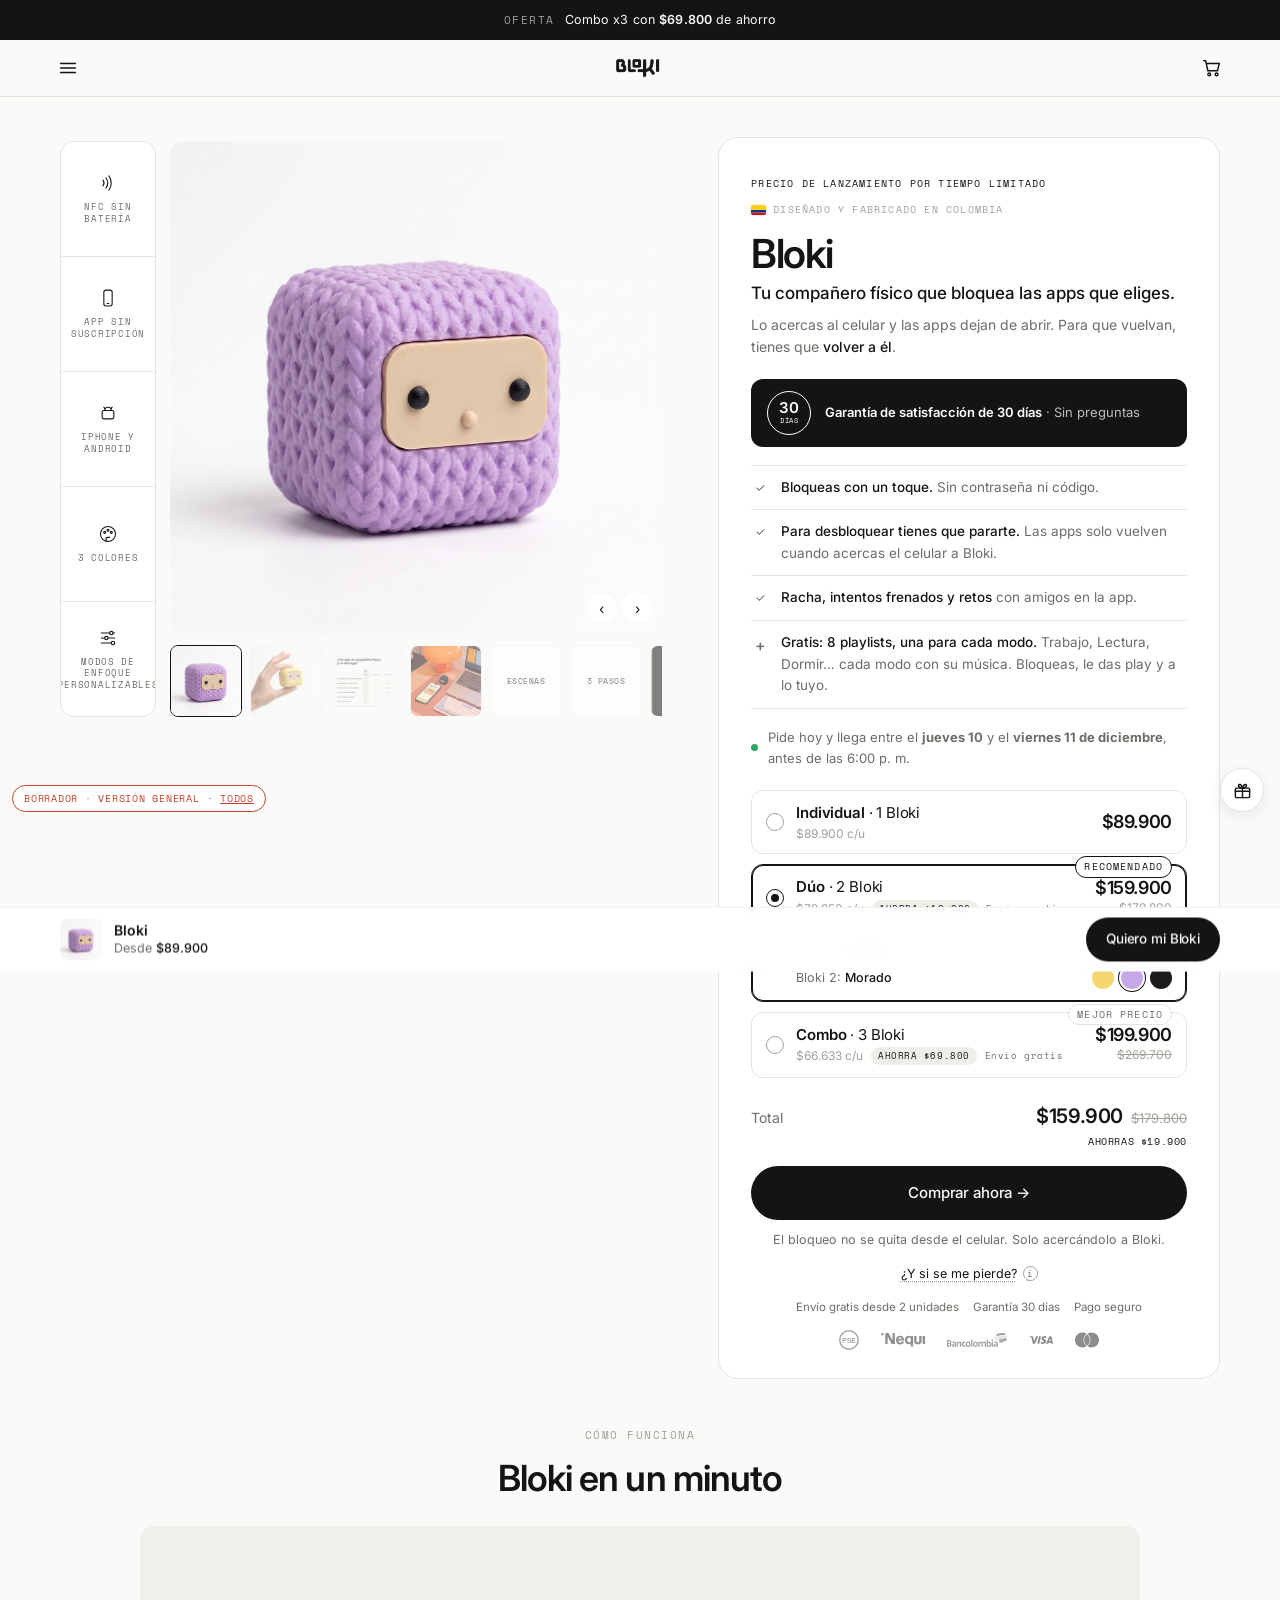
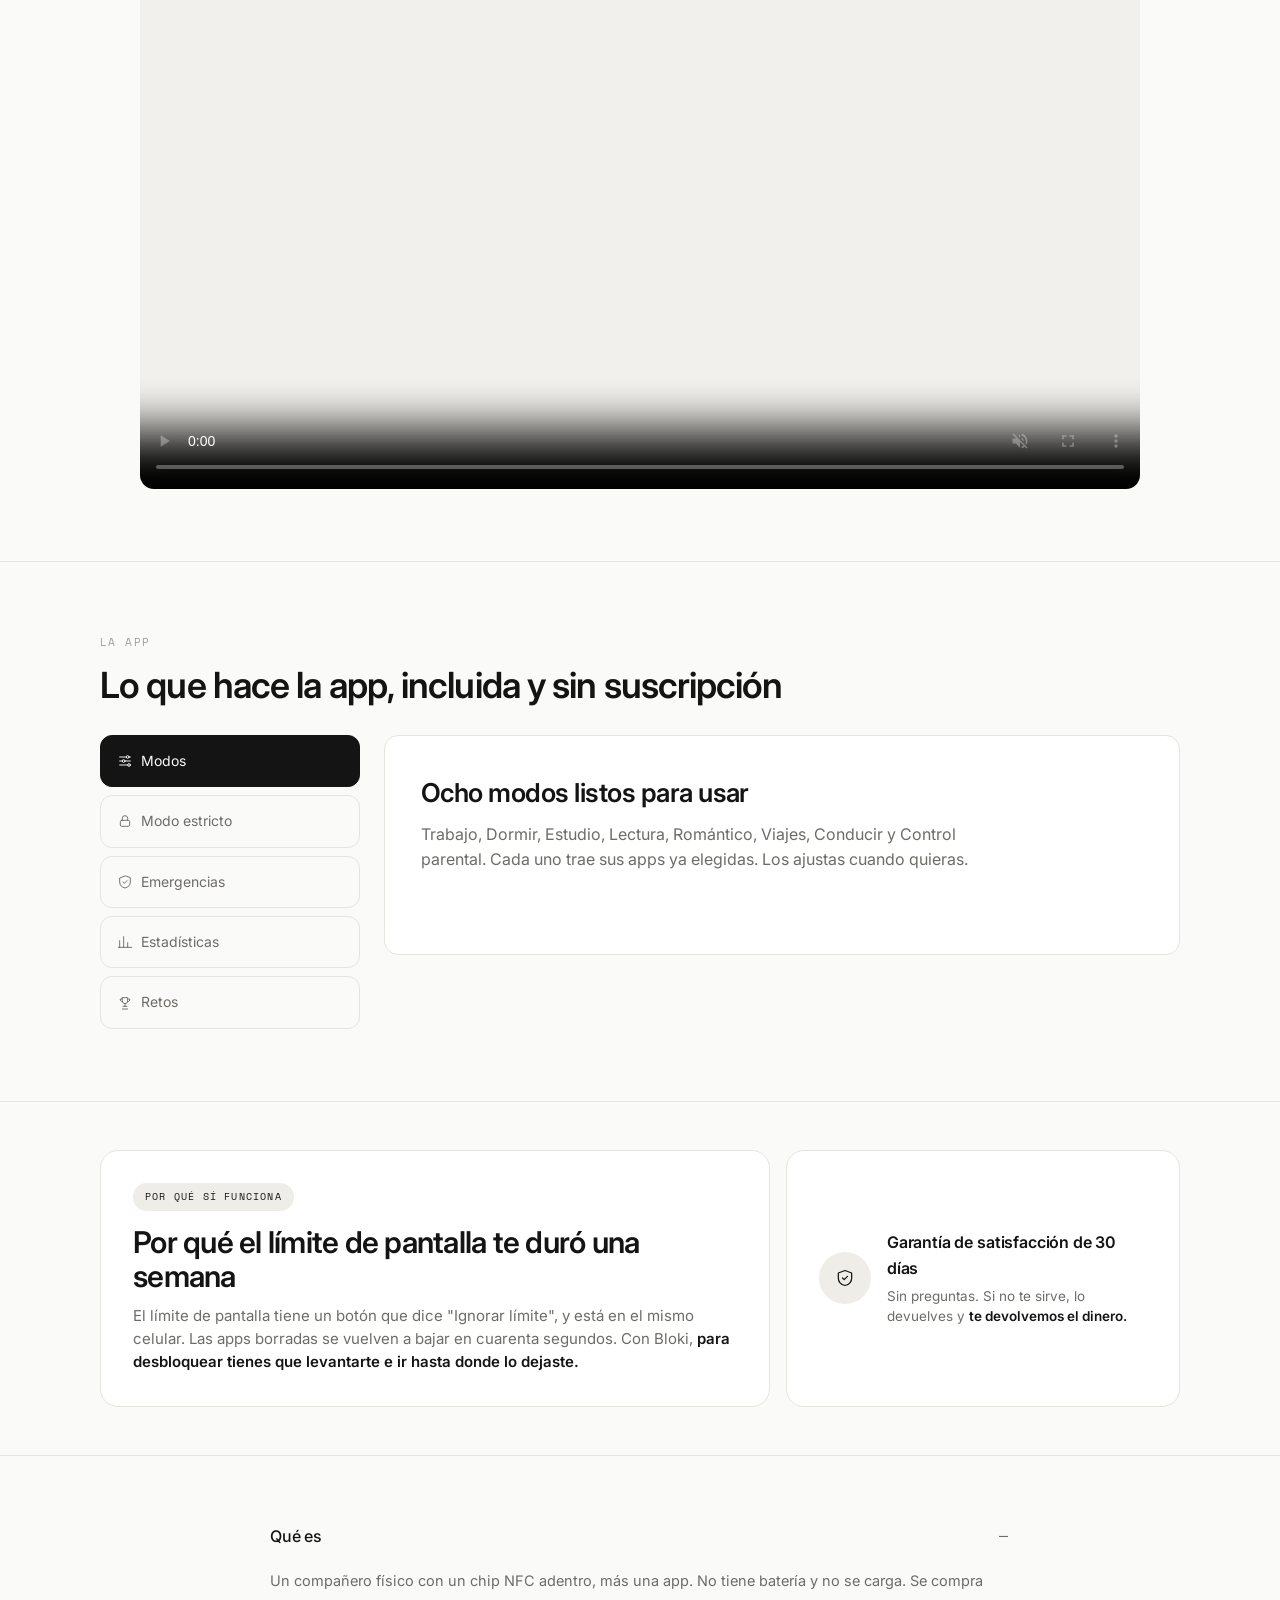
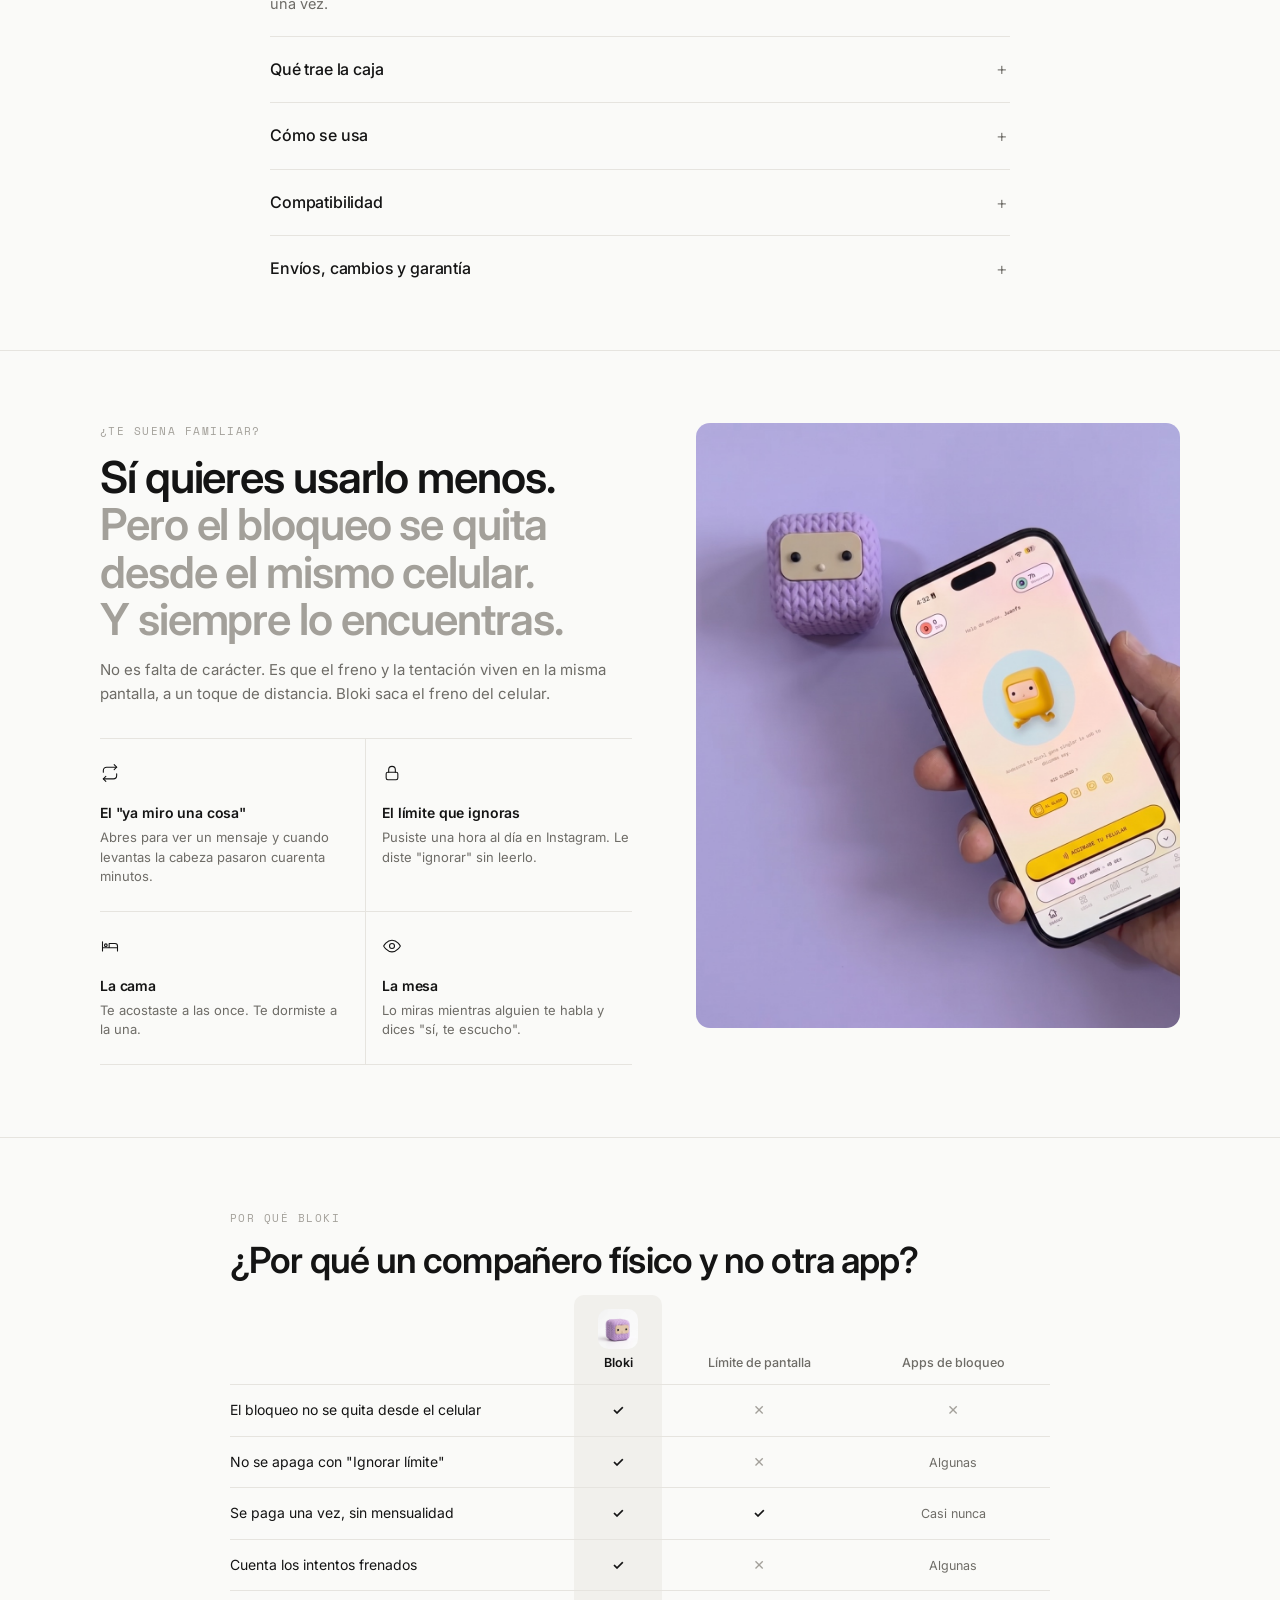
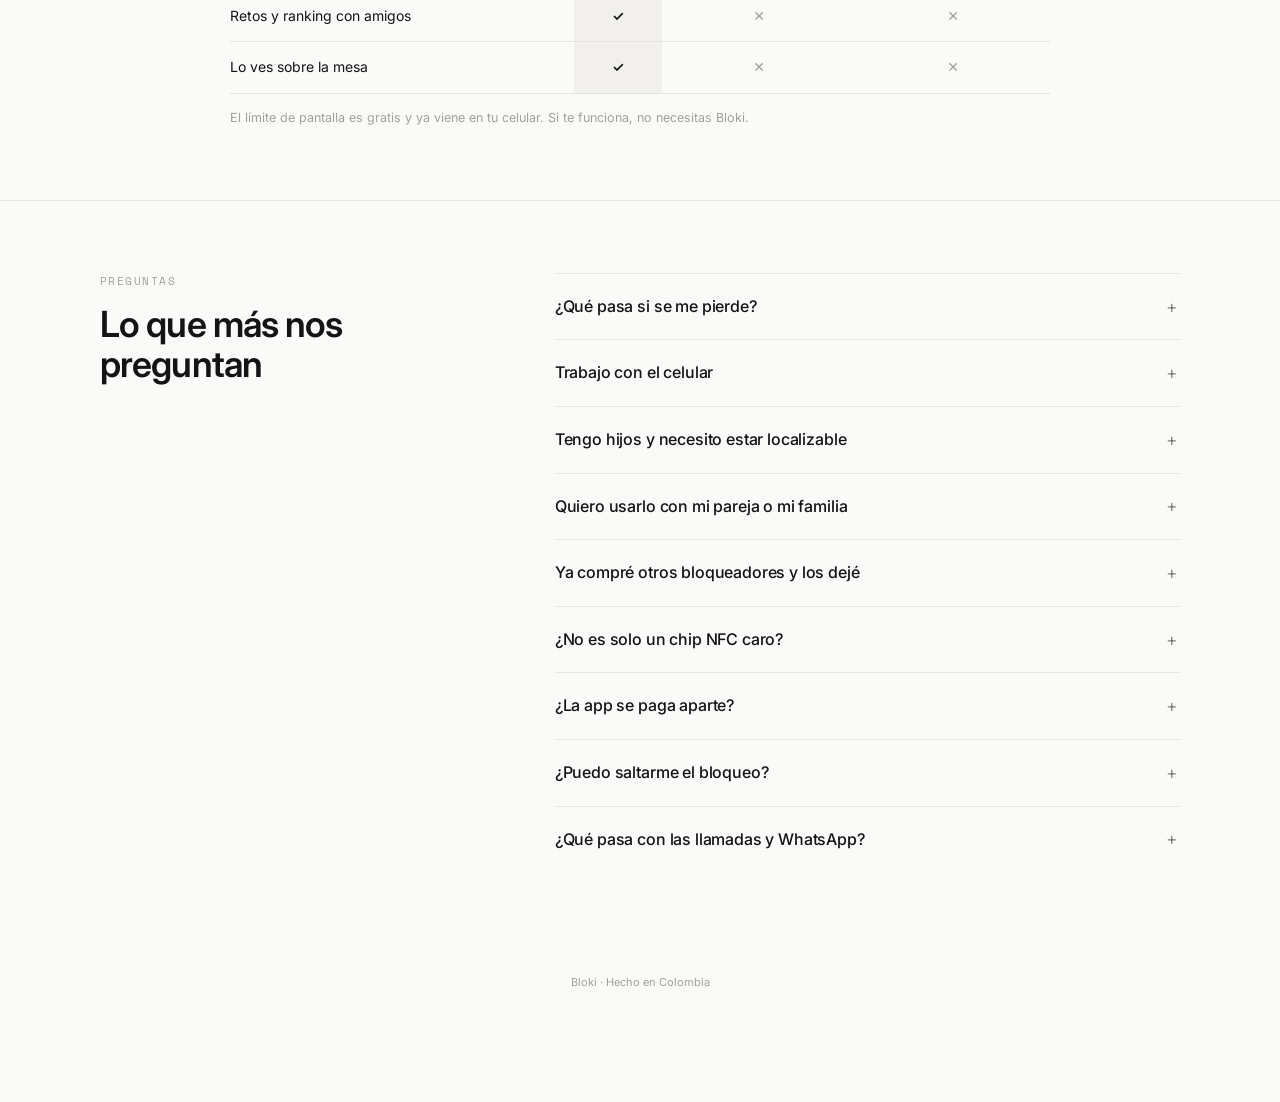
==== commit dfa8b412: "Landings y tema: video, funciones en pestañas, nota junto al botón, envío gratis desde 2 y comparati" ====
--- a/general/index.html
+++ b/general/index.html
@@ -19,8 +19,8 @@
   <a class="header__cart" href="#comprar" data-goto-buy aria-label="Comprar"><svg viewBox="0 0 24 24" fill="none" stroke="currentColor" stroke-width="1.6" stroke-linecap="round" stroke-linejoin="round" aria-hidden="true"><path d="M3 4h2l2.5 11h10.5l2-8H6.5"/><circle cx="9" cy="19" r="1.5"/><circle cx="17" cy="19" r="1.5"/></svg></a>
 </div></header><div class="pdp"><section class="sec sec--tight" id="top"><div class="wrap">
   <div class="gal"><div class="chips"><div class="chip"><svg viewBox="0 0 24 24" fill="none" stroke="currentColor" stroke-width="1.3" stroke-linecap="round" stroke-linejoin="round" aria-hidden="true"><path d="M6 8.5a6 6 0 0 1 0 7"/><path d="M9.5 6a10 10 0 0 1 0 12"/><path d="M13 3.5a14 14 0 0 1 0 17"/></svg><span>NFC SIN BATERÍA</span></div><div class="chip"><svg viewBox="0 0 24 24" fill="none" stroke="currentColor" stroke-width="1.3" stroke-linecap="round" stroke-linejoin="round" aria-hidden="true"><rect x="7" y="2.5" width="10" height="19" rx="2.5"/><path d="M11 18.5h2"/></svg><span>APP SIN SUSCRIPCIÓN</span></div><div class="chip"><svg viewBox="0 0 24 24" fill="none" stroke="currentColor" stroke-width="1.3" stroke-linecap="round" stroke-linejoin="round" aria-hidden="true"><rect x="5" y="9" width="14" height="10" rx="2"/><path d="M8 9a4 4 0 0 1 8 0"/><path d="M7 5l1.5 2M17 5l-1.5 2"/></svg><span>IPHONE Y ANDROID</span></div><div class="chip"><svg viewBox="0 0 24 24" fill="none" stroke="currentColor" stroke-width="1.3" stroke-linecap="round" stroke-linejoin="round" aria-hidden="true"><circle cx="12" cy="12" r="9"/><circle cx="8" cy="10" r="1.2"/><circle cx="12" cy="7.5" r="1.2"/><circle cx="16" cy="10" r="1.2"/><path d="M12 21a2.5 2.5 0 0 1 0-5h2"/></svg><span>3 COLORES</span></div><div class="chip"><svg viewBox="0 0 24 24" fill="none" stroke="currentColor" stroke-width="1.3" stroke-linecap="round" stroke-linejoin="round" aria-hidden="true"><path d="M4 6h10M18 6h2M4 12h4M12 12h8M4 18h12M20 18h0"/><circle cx="16" cy="6" r="2"/><circle cx="10" cy="12" r="2"/><circle cx="18" cy="18" r="2"/></svg><span>MODOS DE ENFOQUE PERSONALIZABLES</span></div></div>
-    <div><div class="gal__main"><div class="gal__slide gal__slide--cover on"><img src="../assets/bloki-lila-tejido.jpg" alt="Bloki morado tejido, tu compañero físico que bloquea las apps que eliges"></div><div class="gal__slide gal__slide--cover"><img src="../assets/bloki-amarillo-mano.jpg" alt="Bloki amarillo en la mano: cabe entre dos dedos" loading="lazy"></div><div class="gal__slide gal__slide--cover"><img src="../assets/bloki-negro-escritorio.jpg" alt="Bloki negro en el escritorio, junto al celular con el modo Trabajo" loading="lazy"></div><div class="gal__slide"><div class="info"><span class="info__k">Te suena</span><p class="info__t">Las escenas que Bloki corta.</p><ol><li><b>En la cama</b>Dijiste "el último" a las 11:40.</li><li><b>En la mesa</b>Lo miras mientras alguien te habla.</li><li><b>En el trabajo</b>La tarea era de veinte minutos.</li></ol></div></div><div class="gal__slide"><div class="info"><span class="info__k">Cómo funciona</span><p class="info__t">Un compañero físico, una app y un toque.</p><ol><li><b>1. Eliges las apps</b>Vienen ocho modos listos. Ajustas los que quieras.</li><li><b>2. Acercas el celular</b>NFC. Sin contraseña ni código.</li><li><b>3. Dejas a Bloki ahí</b>Para desbloquear tienes que volver a él.</li></ol></div></div><div class="gal__slide gal__slide--cover"><img src="../assets/app-session.jpg" alt="Sesión activa en la app de Bloki" loading="lazy"></div><div class="gal__slide"><div class="info info--ink"><span class="info__k">Evidencia · Colombia</span><span class="info__big">3 h 25 min</span><p class="info__t" style="margin-top:6px">al día en redes sociales. Es el promedio en Colombia.</p><ul style="color:var(--ink)"><li><b>Top 5 mundial</b>en tiempo frente a pantallas: unas 8 h 43 min diarias en internet.</li><li><b>8 de cada 10</b>celulares en Colombia son Android. Bloki funciona con los dos.</li></ul><p style="font-size:9.5px;color:var(--ink-muted);margin:10px 0 0">Fuente: Digital 2025 (DataReportal) vía Portafolio · La República · Statcounter jul-2026</p></div></div><div class="gal__slide gal__slide--cover"><img src="../assets/app-retos.jpg" alt="Retos con amigos en la app de Bloki" loading="lazy"></div><div class="gal__slide"><div class="info" style="background:var(--paper)"><span class="info__k">La diferencia</span><p class="info__t">Lo que tienen todos los demás: se quitan desde el mismo celular.</p><ul><li><b>Límite de pantalla</b>Se apaga con "Ignorar límite".</li><li><b>Borrar las apps</b>Se vuelven a bajar en cuarenta segundos.</li><li><b>Bloki</b>Solo se quita acercando el celular a Bloki, donde lo dejaste.</li></ul></div></div><div class="gal__slide gal__slide--cover"><img src="../assets/bloki-morado-app.jpg" alt="Bloki morado junto al celular con la app abierta" loading="lazy"></div><div class="gal__arrows"><button type="button" data-gal-prev aria-label="Anterior">‹</button><button type="button" data-gal-next aria-label="Siguiente">›</button></div></div>
-    <div class="thumbs"><button type="button" class="on" aria-label="Imagen 1"><img src="../assets/bloki-lila-tejido.jpg" alt=""></button><button type="button" class="" aria-label="Imagen 2"><img src="../assets/bloki-amarillo-mano.jpg" alt=""></button><button type="button" class="" aria-label="Imagen 3"><img src="../assets/bloki-negro-escritorio.jpg" alt=""></button><button type="button" class="" aria-label="Imagen 4"><span class="t-info">ESCENAS</span></button><button type="button" class="" aria-label="Imagen 5"><span class="t-info">3 PASOS</span></button><button type="button" class="" aria-label="Imagen 6"><img src="../assets/app-session.jpg" alt=""></button><button type="button" class="" aria-label="Imagen 7"><span class="t-info">DATO</span></button><button type="button" class="" aria-label="Imagen 8"><img src="../assets/app-retos.jpg" alt=""></button><button type="button" class="" aria-label="Imagen 9"><span class="t-info">VS</span></button><button type="button" class="" aria-label="Imagen 10"><img src="../assets/bloki-morado-app.jpg" alt=""></button></div></div></div>
+    <div><div class="gal__main"><div class="gal__slide gal__slide--cover on"><img src="../assets/bloki-lila-tejido.jpg" alt="Bloki morado tejido, tu compañero físico que bloquea las apps que eliges"></div><div class="gal__slide gal__slide--cover"><img src="../assets/bloki-amarillo-mano.jpg" alt="Bloki amarillo en la mano: cabe entre dos dedos" loading="lazy"></div><div class="gal__slide gal__slide--cover"><img src="../assets/bloki-comparativa.jpg" alt="Bloki frente al límite de pantalla y las apps de bloqueo" loading="lazy"></div><div class="gal__slide gal__slide--cover"><img src="../assets/bloki-negro-escritorio.jpg" alt="Bloki negro en el escritorio, junto al celular con el modo Trabajo" loading="lazy"></div><div class="gal__slide"><div class="info"><span class="info__k">Te suena</span><p class="info__t">Las escenas que Bloki corta.</p><ol><li><b>En la cama</b>Dijiste "el último" a las 11:40.</li><li><b>En la mesa</b>Lo miras mientras alguien te habla.</li><li><b>En el trabajo</b>La tarea era de veinte minutos.</li></ol></div></div><div class="gal__slide"><div class="info"><span class="info__k">Cómo funciona</span><p class="info__t">Un compañero físico, una app y un toque.</p><ol><li><b>1. Eliges las apps</b>Vienen ocho modos listos. Ajustas los que quieras.</li><li><b>2. Acercas el celular</b>NFC. Sin contraseña ni código.</li><li><b>3. Dejas a Bloki ahí</b>Para desbloquear tienes que volver a él.</li></ol></div></div><div class="gal__slide gal__slide--cover"><img src="../assets/app-session.jpg" alt="Sesión activa en la app de Bloki" loading="lazy"></div><div class="gal__slide"><div class="info info--ink"><span class="info__k">Evidencia · Colombia</span><span class="info__big">3 h 25 min</span><p class="info__t" style="margin-top:6px">al día en redes sociales. Es el promedio en Colombia.</p><ul style="color:var(--ink)"><li><b>Top 5 mundial</b>en tiempo frente a pantallas: unas 8 h 43 min diarias en internet.</li><li><b>8 de cada 10</b>celulares en Colombia son Android. Bloki funciona con los dos.</li></ul><p style="font-size:9.5px;color:var(--ink-muted);margin:10px 0 0">Fuente: Digital 2025 (DataReportal) vía Portafolio · La República · Statcounter jul-2026</p></div></div><div class="gal__slide gal__slide--cover"><img src="../assets/app-retos.jpg" alt="Retos con amigos en la app de Bloki" loading="lazy"></div><div class="gal__slide"><div class="info" style="background:var(--paper)"><span class="info__k">La diferencia</span><p class="info__t">Lo que tienen todos los demás: se quitan desde el mismo celular.</p><ul><li><b>Límite de pantalla</b>Se apaga con "Ignorar límite".</li><li><b>Borrar las apps</b>Se vuelven a bajar en cuarenta segundos.</li><li><b>Bloki</b>Solo se quita acercando el celular a Bloki, donde lo dejaste.</li></ul></div></div><div class="gal__slide gal__slide--cover"><img src="../assets/bloki-morado-app.jpg" alt="Bloki morado junto al celular con la app abierta" loading="lazy"></div><div class="gal__arrows"><button type="button" data-gal-prev aria-label="Anterior">‹</button><button type="button" data-gal-next aria-label="Siguiente">›</button></div></div>
+    <div class="thumbs"><button type="button" class="on" aria-label="Imagen 1"><img src="../assets/bloki-lila-tejido.jpg" alt=""></button><button type="button" class="" aria-label="Imagen 2"><img src="../assets/bloki-amarillo-mano.jpg" alt=""></button><button type="button" class="" aria-label="Imagen 3"><img src="../assets/bloki-comparativa.jpg" alt=""></button><button type="button" class="" aria-label="Imagen 4"><img src="../assets/bloki-negro-escritorio.jpg" alt=""></button><button type="button" class="" aria-label="Imagen 5"><span class="t-info">ESCENAS</span></button><button type="button" class="" aria-label="Imagen 6"><span class="t-info">3 PASOS</span></button><button type="button" class="" aria-label="Imagen 7"><img src="../assets/app-session.jpg" alt=""></button><button type="button" class="" aria-label="Imagen 8"><span class="t-info">DATO</span></button><button type="button" class="" aria-label="Imagen 9"><img src="../assets/app-retos.jpg" alt=""></button><button type="button" class="" aria-label="Imagen 10"><span class="t-info">VS</span></button><button type="button" class="" aria-label="Imagen 11"><img src="../assets/bloki-morado-app.jpg" alt=""></button></div></div></div>
 </div></section><section class="sec buy" id="comprar"><div class="wrap">
   <div class="buy__card">
     <div class="buy__top"><span><span class="launch">Precio de lanzamiento por tiempo limitado</span></span><span class="pill"><svg class="flag" viewBox="0 0 3 2" aria-hidden="true"><rect width="3" height="1" fill="#FCD116"/><rect y="1" width="3" height=".5" fill="#003893"/><rect y="1.5" width="3" height=".5" fill="#CE1126"/></svg>Diseñado y fabricado en Colombia</span></div>
@@ -38,26 +38,33 @@
       <div class="colors"><div class="colors__row"><span>Color: <b>Amarillo</b></span><span class="sw"><button type="button" class="on" style="--c:#F5D76E" data-color="Amarillo" aria-label="Amarillo"></button><button type="button" class="" style="--c:#C5A8E8" data-color="Morado" aria-label="Morado"></button><button type="button" class="" style="--c:#1C1C1C" data-color="Negro" aria-label="Negro"></button></span></div></div></div><div class="plan on" role="radio" tabindex="0" aria-checked="true" data-qty="2" data-price="159900"><span class="plan__badge">RECOMENDADO</span>
       <div class="plan__row"><span class="plan__dot"></span>
         <div><p class="plan__name"><b>Dúo</b> · 2 Bloki</p>
-        <p class="plan__desc">$79.950 c/u<span class="plan__save">AHORRA $19.900</span></p></div>
+        <p class="plan__desc">$79.950 c/u<span class="plan__save">AHORRA $19.900</span><span class="plan__perk">Envío gratis</span></p></div>
         <p class="plan__price"><strong>$159.900</strong><s>$179.800</s></p></div>
       <div class="colors"><div class="colors__row"><span>Bloki 1: <b>Amarillo</b></span><span class="sw"><button type="button" class="on" style="--c:#F5D76E" data-color="Amarillo" aria-label="Amarillo"></button><button type="button" class="" style="--c:#C5A8E8" data-color="Morado" aria-label="Morado"></button><button type="button" class="" style="--c:#1C1C1C" data-color="Negro" aria-label="Negro"></button></span></div><div class="colors__row"><span>Bloki 2: <b>Morado</b></span><span class="sw"><button type="button" class="" style="--c:#F5D76E" data-color="Amarillo" aria-label="Amarillo"></button><button type="button" class="on" style="--c:#C5A8E8" data-color="Morado" aria-label="Morado"></button><button type="button" class="" style="--c:#1C1C1C" data-color="Negro" aria-label="Negro"></button></span></div></div></div><div class="plan" role="radio" tabindex="0" aria-checked="false" data-qty="3" data-price="199900"><span class="plan__badge plan__badge--y">MEJOR PRECIO</span>
       <div class="plan__row"><span class="plan__dot"></span>
         <div><p class="plan__name"><b>Combo</b> · 3 Bloki</p>
-        <p class="plan__desc">$66.633 c/u<span class="plan__save">AHORRA $69.800</span></p></div>
+        <p class="plan__desc">$66.633 c/u<span class="plan__save">AHORRA $69.800</span><span class="plan__perk">Envío gratis</span></p></div>
         <p class="plan__price"><strong>$199.900</strong><s>$269.700</s></p></div>
       <div class="colors"><div class="colors__row"><span>Bloki 1: <b>Amarillo</b></span><span class="sw"><button type="button" class="on" style="--c:#F5D76E" data-color="Amarillo" aria-label="Amarillo"></button><button type="button" class="" style="--c:#C5A8E8" data-color="Morado" aria-label="Morado"></button><button type="button" class="" style="--c:#1C1C1C" data-color="Negro" aria-label="Negro"></button></span></div><div class="colors__row"><span>Bloki 2: <b>Morado</b></span><span class="sw"><button type="button" class="" style="--c:#F5D76E" data-color="Amarillo" aria-label="Amarillo"></button><button type="button" class="on" style="--c:#C5A8E8" data-color="Morado" aria-label="Morado"></button><button type="button" class="" style="--c:#1C1C1C" data-color="Negro" aria-label="Negro"></button></span></div><div class="colors__row"><span>Bloki 3: <b>Negro</b></span><span class="sw"><button type="button" class="" style="--c:#F5D76E" data-color="Amarillo" aria-label="Amarillo"></button><button type="button" class="" style="--c:#C5A8E8" data-color="Morado" aria-label="Morado"></button><button type="button" class="on" style="--c:#1C1C1C" data-color="Negro" aria-label="Negro"></button></span></div></div></div></div>
     <div class="total"><span>Total</span><span><strong data-total></strong><s data-compare hidden></s><span class="save" data-save hidden></span></span></div>
     <button type="button" class="btn btn--block" data-buy>Comprar ahora →</button>
     <p class="buy__err" role="alert"></p>
+    <p class="buy__note">El bloqueo no se quita desde el celular. Solo acercándolo a Bloki.</p>
     <div class="tip"><button type="button" class="tip__btn" aria-describedby="tip-perdida">¿Y si se me pierde? <span class="tip__i" aria-hidden="true">i</span></button>
       <span class="tip__box" role="tooltip" id="tip-perdida">Cada Bloki trae <b>3 desbloqueos de emergencia</b>. Respondes tu pregunta de seguridad y tus apps se desbloquean. Si necesitas más, los encuentras dentro de la app.</span></div>
-    <ul class="micro"><li>Envío a toda Colombia</li><li>Garantía 30 días</li><li>Pago seguro</li></ul>
+    <ul class="micro"><li>Envío gratis desde 2 unidades</li><li>Garantía 30 días</li><li>Pago seguro</li></ul>
     <div class="pay"><img class="pay--pse" src="../assets/pagos/pse.svg" alt="PSE" loading="lazy"><img class="pay--nequi" src="../assets/pagos/nequi.svg" alt="Nequi" loading="lazy"><img class="pay--bancolombia" src="../assets/pagos/bancolombia.svg" alt="Bancolombia" loading="lazy"><img class="pay--visa" src="../assets/pagos/visa.svg" alt="VISA" loading="lazy"><img class="pay--mastercard" src="../assets/pagos/mastercard.svg" alt="Mastercard" loading="lazy"></div>
   </div>
-</div></section></div><section class="sec sec--tight"><div class="wrap why">
+</div></section></div><section class="sec" id="video"><div class="wrap">
+  <div class="center"><span class="eyebrow">Cómo funciona</span><h2 class="h2">Bloki en un minuto</h2></div>
+  <div class="vid"><video src="../assets/bloki-como-funciona.mp4" poster="../assets/bloki-como-funciona.jpg" muted playsinline loop controls preload="none" data-autoplay></video></div>
+</div></section><section class="sec sec--deep" id="funciones"><div class="wrap">
+  <span class="eyebrow">La app</span><h2 class="h2">Lo que hace la app, incluida y sin suscripción</h2>
+  <div class="fx"><div class="fx__tabs" role="tablist"><button type="button" role="tab" class="on" aria-selected="true"><svg viewBox="0 0 24 24" fill="none" stroke="currentColor" stroke-width="1.4" stroke-linecap="round" stroke-linejoin="round" aria-hidden="true"><path d="M4 6h10M18 6h2M4 12h4M12 12h8M4 18h12M20 18h0"/><circle cx="16" cy="6" r="2"/><circle cx="10" cy="12" r="2"/><circle cx="18" cy="18" r="2"/></svg><span>Modos</span></button><button type="button" role="tab" class="" aria-selected="false"><svg viewBox="0 0 24 24" fill="none" stroke="currentColor" stroke-width="1.4" stroke-linecap="round" stroke-linejoin="round" aria-hidden="true"><rect x="5" y="11" width="14" height="9" rx="2"/><path d="M8 11V8a4 4 0 0 1 8 0v3"/></svg><span>Modo estricto</span></button><button type="button" role="tab" class="" aria-selected="false"><svg viewBox="0 0 24 24" fill="none" stroke="currentColor" stroke-width="1.4" stroke-linecap="round" stroke-linejoin="round" aria-hidden="true"><path d="M12 3 4 6v6c0 5 3.5 8 8 9 4.5-1 8-4 8-9V6Z"/><path d="m9 12 2 2 4-4"/></svg><span>Emergencias</span></button><button type="button" role="tab" class="" aria-selected="false"><svg viewBox="0 0 24 24" fill="none" stroke="currentColor" stroke-width="1.4" stroke-linecap="round" stroke-linejoin="round" aria-hidden="true"><path d="M4 20V10M10 20V4M16 20v-7M22 20H2"/></svg><span>Estadísticas</span></button><button type="button" role="tab" class="" aria-selected="false"><svg viewBox="0 0 24 24" fill="none" stroke="currentColor" stroke-width="1.4" stroke-linecap="round" stroke-linejoin="round" aria-hidden="true"><path d="M8 4h8v5a4 4 0 0 1-8 0Z"/><path d="M8 6H5a3 3 0 0 0 3 4M16 6h3a3 3 0 0 1-3 4M12 13v4M8 21h8M9 17h6"/></svg><span>Retos</span></button></div><div class="fx__body"><div class="fx__panel" role="tabpanel"><h3>Ocho modos listos para usar</h3><p>Trabajo, Dormir, Estudio, Lectura, Romántico, Viajes, Conducir y Control parental. Cada uno trae sus apps ya elegidas. Los ajustas cuando quieras.</p></div><div class="fx__panel" role="tabpanel" hidden><h3>Que terminar antes cueste</h3><p>Con el modo estricto activo, la sesión no se termina desde el celular. Para salir, vuelves a Bloki.</p></div><div class="fx__panel" role="tabpanel" hidden><h3>3 desbloqueos de emergencia</h3><p>Si pierdes a Bloki o de verdad lo necesitas, respondes tu pregunta de seguridad y tus apps se desbloquean. Si necesitas más, los encuentras dentro de la app.</p></div><div class="fx__panel" role="tabpanel" hidden><h3>Racha e intentos frenados</h3><p>La app cuenta los días seguidos que cumples, las horas que llevas bloqueadas y cada vez que intentaste abrir una app bloqueada.</p></div><div class="fx__panel" role="tabpanel" hidden><h3>Retos y ranking con amigos</h3><p>Arma un reto 1 vs 1 o en grupo y compite por horas bloqueadas. Si terminas antes, ese día no suma a tu racha.</p></div></div></div>
+</div></section><section class="sec sec--tight"><div class="wrap why">
   <div class="why__card"><span class="why__tag">Por qué sí funciona</span><h3>Por qué el límite de pantalla te duró una semana</h3><p>El límite de pantalla tiene un botón que dice "Ignorar límite", y está en el mismo celular. Las apps borradas se vuelven a bajar en cuarenta segundos. Con Bloki, <b>para desbloquear tienes que levantarte e ir hasta donde lo dejaste.</b></p></div>
   <div class="why__card why__guar"><span class="why__icon"><svg viewBox="0 0 24 24" fill="none" stroke="currentColor" stroke-width="1.5" stroke-linecap="round" stroke-linejoin="round" aria-hidden="true"><path d="M12 3 4 6v6c0 5 3.5 8 8 9 4.5-1 8-4 8-9V6Z"/><path d="m9 12 2 2 4-4"/></svg></span><div><h4>Garantía de satisfacción de 30 días</h4><p>Sin preguntas. Si no te sirve, lo devuelves y <b>te devolvemos el dinero.</b></p></div></div>
-</div></section><section class="sec sec--tight" id="como-funciona"><div class="wrap"><div class="acc"><details open><summary>Qué es</summary><div class="acc__body"><p>Un compañero físico con un chip NFC adentro, más una app. No tiene batería y no se carga. Se compra una vez.</p></div></details><details><summary>Qué trae la caja</summary><div class="acc__body"><p><b>1 Bloki</b>, en el color que elegiste.</p><p><b>Instrucciones de uso.</b> De la caja a tu primer bloqueo en un par de minutos.</p><p><b>Tu bienvenida a la comunidad Bloki.</b> Retos, ranking y gente bloqueando contigo.</p></div></details><details><summary>Cómo se usa</summary><div class="acc__body"><p>Abres la app y eliges qué apps se bloquean. Acercas la parte de arriba del celular a Bloki y el modo se activa. Para desbloquear, vuelves a acercarlo.</p></div></details><details><summary>Compatibilidad</summary><div class="acc__body"><p>iPhone y Android con NFC. La mayoría de celulares desde 2015 lo tienen. Cada Bloki se vincula a un solo celular: si son dos, cada uno necesita el suyo.</p></div></details><details><summary>Envíos, cambios y garantía</summary><div class="acc__body"><p>Envío a toda Colombia, de 2 a 5 días hábiles.</p><p><b>30 días de garantía:</b> lo devuelves y te devolvemos el dinero, sin preguntas.</p></div></details></div></div></section>
+</div></section><section class="sec sec--tight" id="como-funciona"><div class="wrap"><div class="acc"><details open><summary>Qué es</summary><div class="acc__body"><p>Un compañero físico con un chip NFC adentro, más una app. No tiene batería y no se carga. Se compra una vez.</p></div></details><details><summary>Qué trae la caja</summary><div class="acc__body"><p><b>1 Bloki</b>, en el color que elegiste.</p><p><b>Instrucciones de uso.</b> De la caja a tu primer bloqueo en un par de minutos.</p><p><b>Tu bienvenida a la comunidad Bloki.</b> Retos, ranking y gente bloqueando contigo.</p></div></details><details><summary>Cómo se usa</summary><div class="acc__body"><p>Abres la app y eliges qué apps se bloquean. Acercas la parte de arriba del celular a Bloki y el modo se activa. Para desbloquear, vuelves a acercarlo.</p></div></details><details><summary>Compatibilidad</summary><div class="acc__body"><p>iPhone y Android con NFC. La mayoría de celulares desde 2015 lo tienen. Cada Bloki se vincula a un solo celular: si son dos, cada uno necesita el suyo.</p></div></details><details><summary>Envíos, cambios y garantía</summary><div class="acc__body"><p>Envío a toda Colombia, de 2 a 5 días hábiles. <b>Gratis llevando 2 o más.</b></p><p><b>30 días de garantía:</b> lo devuelves y te devolvemos el dinero, sin preguntas.</p></div></details></div></div></section>
 <section class="sec sec--deep"><div class="wrap">
   <div class="split"><div class="split__copy"><span class="eyebrow">¿Te suena familiar?</span>
   <h2 class="h2 h2--lines"><span>Sí quieres usarlo menos.</span><span>Pero el bloqueo se quita desde el mismo celular.</span><span>Y siempre lo encuentras.</span></h2>
--- a/assets/bloki-landing.css
+++ b/assets/bloki-landing.css
@@ -422,3 +422,27 @@
   .pdp{gap:36px}
   .h2--lines{font-size:38px}
 }
+
+/* envío gratis en el plan, nota del botón, video y funciones en pestañas */
+.plan__perk{font-family:var(--mono);font-size:9px;letter-spacing:.06em;color:var(--ink-soft);white-space:nowrap}
+.buy__note{margin:10px 0 0;text-align:center;font-size:12.5px;color:var(--ink-soft)}
+.vid{margin-top:20px;border-radius:var(--r);overflow:hidden;background:var(--stage);aspect-ratio:16/9}
+.vid video{display:block;width:100%;height:100%;object-fit:cover}
+.fx{margin-top:22px}
+.fx__tabs{display:flex;gap:8px;overflow-x:auto;scrollbar-width:none;margin:0 -16px;padding:0 16px 2px}
+.fx__tabs::-webkit-scrollbar{display:none}
+.fx__tabs button{flex:0 0 auto;display:flex;align-items:center;gap:8px;font:inherit;font-size:13px;color:var(--ink-soft);background:transparent;border:1px solid var(--line);border-radius:999px;padding:9px 14px;cursor:pointer;transition:background .2s,color .2s,border-color .2s}
+.fx__tabs button svg{width:16px;height:16px}
+.fx__tabs button.on{background:var(--ink);border-color:var(--ink);color:var(--bg)}
+.fx__body{margin-top:14px;background:var(--paper);border:1px solid var(--line);border-radius:var(--r);padding:22px 20px;min-height:150px}
+.fx__panel h3{margin:0 0 8px;font-size:19px;font-weight:600;letter-spacing:-.02em}
+.fx__panel p{margin:0;color:var(--ink-soft);font-size:14.5px;line-height:1.6}
+@media (min-width:1024px){
+  .vid{max-width:1000px;margin:28px auto 0}
+  .fx{display:grid;grid-template-columns:260px 1fr;gap:24px;align-items:start;margin-top:30px}
+  .fx__tabs{flex-direction:column;margin:0;padding:0;overflow:visible}
+  .fx__tabs button{border-radius:12px;padding:14px 16px;font-size:14px}
+  .fx__body{margin-top:0;padding:36px;min-height:220px}
+  .fx__panel h3{font-size:26px}
+  .fx__panel p{font-size:16px;max-width:560px}
+}
